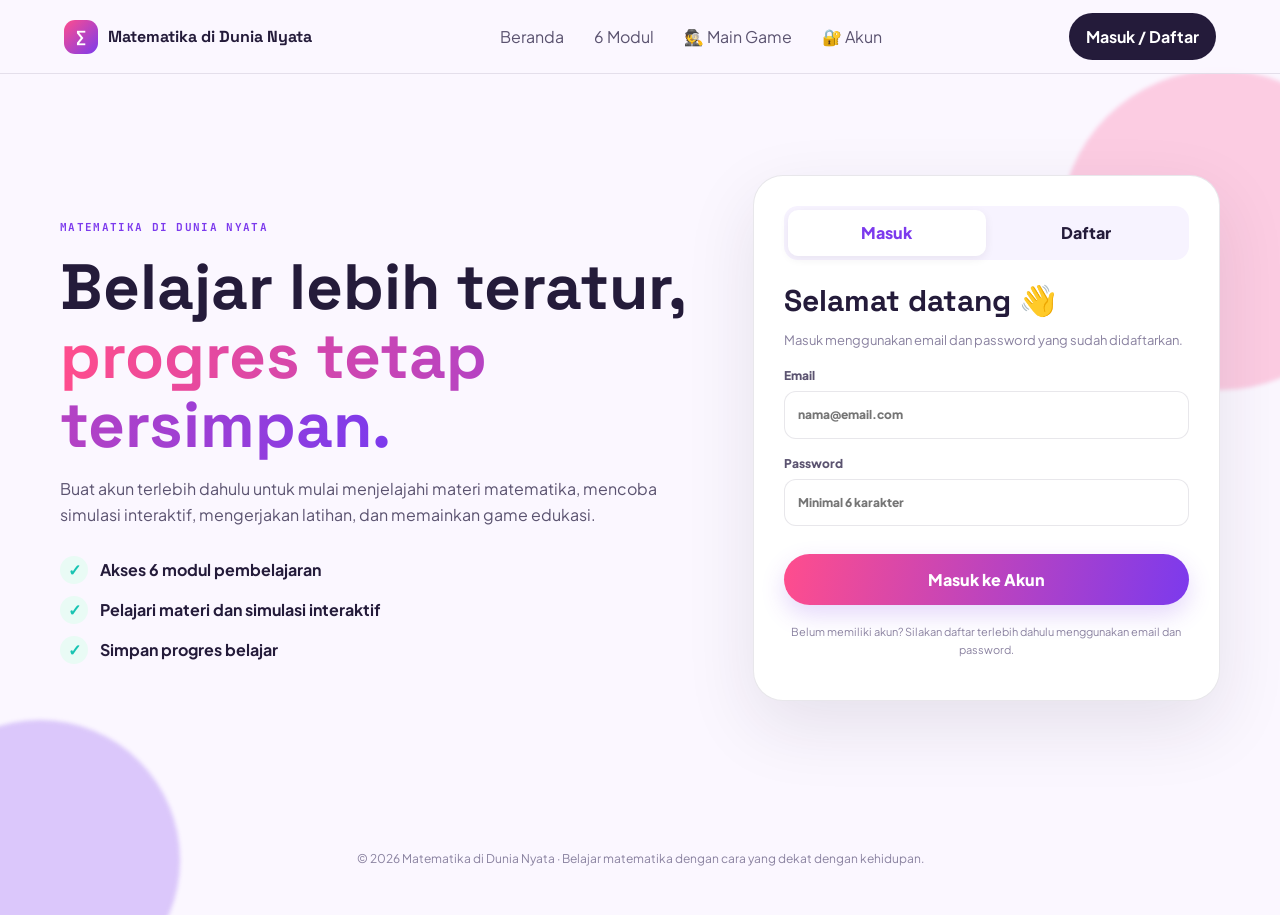
==== index.html @ bd2f24ce "Update modul Persamaan menjadi SPLDV" ====
<!DOCTYPE html>
<html lang="id">
<head>
  <meta charset="UTF-8">
  <meta name="viewport" content="width=device-width, initial-scale=1.0">
  <title>Matematika di Dunia Nyata</title>
  <meta name="description" content="Website edukasi matematika interaktif untuk siswa SMA/SMK.">
  <link rel="preconnect" href="https://fonts.googleapis.com">
  <link rel="preconnect" href="https://fonts.gstatic.com" crossorigin>
  <link href="https://fonts.googleapis.com/css2?family=JetBrains+Mono:wght@500;700&family=Plus+Jakarta+Sans:wght@400;500;600;700;800&family=Space+Grotesk:wght@500;600;700&display=swap" rel="stylesheet">
  <link rel="stylesheet" href="css/style.css">
  <link rel="stylesheet" href="css/probability.css">
  <link rel="stylesheet" href="css/probability-game.css">
  <link rel="stylesheet" href="css/geometry-game.css">
  <link rel="stylesheet" href="css/spldv.css">
</head>
<body>
  <div class="blob blob-a"></div><div class="blob blob-b"></div>
  <header class="topbar">
    <a class="brand" href="#" data-panel="home"><span class="brand-mark">∑</span><span>Matematika di Dunia Nyata</span></a>
    <nav class="topnav">
      <button data-panel="home">Beranda</button>
      <button data-panel="modules">6 Modul</button>
      <button onclick="location.href='game.html'">🕵️ Main Game</button>
      <button data-panel="loginPage">🔐 Akun</button>
    </nav>
    <div id="authArea">
      <button class="pill-btn" id="openLogin" type="button">Masuk / Daftar</button>
    </div>
  </header>

  <main>
    <section id="home" class="panel active">
      <div class="hero">
        <div class="hero-copy">
          <span class="eyebrow">BELAJAR • COBA • MAIN • PROGRES</span>
          <h1>Matematika ternyata<br><span>ada di mana-mana.</span></h1>
          <p>Pelajari konsep matematika lewat situasi yang dekat dengan kehidupan sehari-hari. Interaktif, santai, dan cocok untuk siswa SMA/SMK.</p>
          <div class="hero-actions">
            <button class="gradient-btn" data-panel="modules">Mulai Belajar →</button>
            <button class="soft-btn" onclick="location.href='game.html'">🕵️ Main Kuis</button>
          </div>
          <div class="hero-mini">
            <div><strong>6</strong><span>modul nyata</span></div>
            <div><strong>36+</strong><span>latihan soal</span></div>
            <div><strong>3</strong><span>kasus detektif</span></div>
          </div>
        </div>
        <div class="hero-art">
          <div class="math-card card-1">20% OFF</div>
          <div class="math-card card-2">a² + b² = c²</div>
          <div class="math-card card-3">P(A) = ½</div>
          <div class="hero-orb">π</div>
          <div class="doodle">+</div><div class="doodle d2">×</div><div class="doodle d3">%</div>
        </div>
      </div>

      <div class="section-heading">
        <div><span class="eyebrow">DASHBOARD</span><h2>Perjalanan belajarmu</h2></div>
        <span id="rankBadge" class="rank-badge">🌱 Pemula</span>
      </div>
      <div id="progressGrid" class="progress-grid"></div>
    </section>

    <section id="loginPage" class="panel active">
  <div class="login-page">

    <div class="login-visual">
      <span class="eyebrow">MATEMATIKA DI DUNIA NYATA</span>

      <h1>Belajar lebih teratur,<br>
        <span>progres tetap tersimpan.</span>
      </h1>

      <p>
        Buat akun terlebih dahulu untuk mulai menjelajahi
        materi matematika, mencoba simulasi interaktif,
        mengerjakan latihan, dan memainkan game edukasi.
      </p>

      <div class="login-benefits">
        <div>
          <b>✓</b>
          <span>Akses 6 modul pembelajaran</span>
        </div>

        <div>
          <b>✓</b>
          <span>Pelajari materi dan simulasi interaktif</span>
        </div>

        <div>
          <b>✓</b>
          <span>Simpan progres belajar</span>
        </div>
      </div>
    </div>

    <div class="login-form-card">

      <div class="login-tabs">
        <button id="pageLoginTab" class="active" type="button">
          Masuk
        </button>

        <button id="pageRegisterTab" type="button">
          Daftar
        </button>
      </div>

      <h2 id="pageAuthTitle">Selamat datang 👋</h2>

      <p id="pageAuthSubtitle">
        Masuk ke akun untuk melanjutkan pembelajaran.
      </p>

      <form id="pageAuthForm">

        <label>
          Email
          <input
            id="pageAuthEmail"
            type="email"
            required
            placeholder="nama@email.com"
            autocomplete="email"
          >
        </label>

        <label>
          Password
          <input
            id="pageAuthPassword"
            type="password"
            minlength="6"
            required
            placeholder="Minimal 6 karakter"
            autocomplete="current-password"
          >
        </label>

        <div id="pageAuthError" class="form-error"></div>

        <button
          class="gradient-btn wide"
          type="submit"
          id="pageAuthSubmit"
        >
          Masuk ke Akun
        </button>

      </form>

      <p class="login-note">
        Belum memiliki akun? Silakan daftar terlebih dahulu
        menggunakan email dan password.
      </p>

    </div>
  </div>
</section>

    <section id="modules" class="panel">
      <div class="section-heading">
        <div><span class="eyebrow">BELAJAR LEWAT CERITA</span><h2>Pilih modul matematika</h2><p>Setiap modul punya materi, simulasi, dan latihan.</p></div>
      </div>
      <div id="moduleCards" class="module-cards"></div>
    </section>

    <section id="moduleView" class="panel">
      <div id="moduleHeader"></div>
      <div class="tabs">
        <button class="tab active" data-tab="materi">📖 Materi</button>
        <button class="tab" data-tab="coba">🧪 Coba Interaktif</button>
        <button class="tab" data-tab="latihan">📝 Latihan Soal</button>
      </div>
      <div id="tab-materi" class="tab-panel active"></div>
      <div id="tab-coba" class="tab-panel"></div>
      <div id="tab-latihan" class="tab-panel"></div>
    </section>

  </main>



  <footer><p>© 2026 Matematika di Dunia Nyata · Belajar matematika dengan cara yang dekat dengan kehidupan.</p></footer>

  <script src="js/auth.js"></script>
  <script src="js/progress.js"></script>
  <script src="js/main.js"></script>
  <script src="js/quiz.js"></script>
  <script src="js/percentage.js"></script>
  <script src="js/equation.js"></script>
  <script src="js/geometry.js"></script>
  <script src="js/statistics.js"></script>
  <script src="js/trigonometry.js"></script>
  <script src="js/probability.js"></script>
  <script src="js/probability-game.js"></script>
  <script src="js/geometry-game.js"></script>
  <script src="js/spldv.js"></script>
</body>
</html>
---- css/style.css ----
:root{
--bg:#FBF7FF;--bg-2:#F3EEFF;--surface:#FFFFFF;--surface-2:#F7F3FF;
--ink:#241B3A;--ink-soft:#5B5370;--muted:#8A82A0;--line:rgba(36,27,58,.10);
--violet:#7C3AED;--pink:#FF4D8D;--orange:#FF9F1C;--teal:#17C3B2;
--font-display:'Space Grotesk',sans-serif;--font-body:'Plus Jakarta Sans',sans-serif;--font-mono:'JetBrains Mono',monospace;
--radius-lg:28px;--radius-md:20px;--radius-sm:12px}
*{box-sizing:border-box}html{scroll-behavior:smooth}body{margin:0;background:var(--bg);color:var(--ink);font-family:var(--font-body);line-height:1.6}
button,input,select{font:inherit}button{cursor:pointer;border:0;color:inherit}.blob{position:fixed;border-radius:50%;filter:blur(2px);opacity:.25;z-index:-1}.blob-a{width:320px;height:320px;background:#FF4D8D;top:70px;right:-100px}.blob-b{width:280px;height:280px;background:#7C3AED;bottom:-100px;left:-100px}
.topbar{height:74px;padding:0 5%;display:flex;align-items:center;justify-content:space-between;border-bottom:1px solid var(--line);background:rgba(251,247,255,.86);backdrop-filter:blur(16px);position:sticky;top:0;z-index:20}
.brand{display:flex;align-items:center;gap:10px;text-decoration:none;color:var(--ink);font-family:var(--font-display);font-weight:700}.brand-mark{display:grid;place-items:center;width:34px;height:34px;border-radius:11px;color:white;background:linear-gradient(135deg,var(--pink),var(--violet))}
.topnav{display:flex;gap:4px}.topnav button{background:transparent;padding:9px 13px;border-radius:12px;color:var(--ink-soft)}.topnav button:hover{background:var(--surface-2);color:var(--violet)}
.pill-btn,.soft-btn,.mute-btn{border-radius:999px;padding:10px 16px;background:var(--surface);border:1px solid var(--line);font-weight:700}.pill-btn{background:var(--ink);color:#fff}
main{width:min(1160px,92%);margin:auto}.panel{display:none;padding:54px 0}.panel.active{display:block}.hero{min-height:550px;display:grid;grid-template-columns:1.05fr .95fr;align-items:center;gap:40px}.eyebrow{font-family:var(--font-mono);font-size:11px;letter-spacing:.12em;font-weight:700;color:var(--violet)}h1,h2,h3{font-family:var(--font-display);line-height:1.08;margin:10px 0}h1{font-size:clamp(42px,6vw,72px)}h1 span{background:linear-gradient(90deg,var(--pink),var(--violet));color:transparent;background-clip:text}h2{font-size:38px}h3{font-size:24px}.hero-copy p{max-width:620px;color:var(--ink-soft);font-size:17px}.hero-actions{display:flex;gap:12px;margin:25px 0}.gradient-btn{background:linear-gradient(100deg,var(--pink),var(--violet));color:white;border-radius:999px;padding:13px 21px;font-weight:800;box-shadow:0 10px 25px rgba(124,58,237,.2)}.gradient-btn:hover{transform:translateY(-1px)}.wide{width:100%}.hero-mini{display:flex;gap:28px;margin-top:30px}.hero-mini div{display:flex;flex-direction:column}.hero-mini strong{font:700 24px var(--font-display)}.hero-mini span{font-size:12px;color:var(--muted)}
.hero-art{height:430px;position:relative;display:grid;place-items:center}.hero-orb{width:250px;height:250px;border-radius:45% 55% 60% 40%;display:grid;place-items:center;font:700 110px var(--font-display);color:white;background:linear-gradient(135deg,var(--violet),var(--pink));box-shadow:0 30px 80px rgba(124,58,237,.3);transform:rotate(-8deg)}.math-card{position:absolute;background:#fff;padding:16px 19px;border-radius:18px;box-shadow:0 15px 35px rgba(36,27,58,.12);font:700 17px var(--font-mono)}.card-1{top:40px;right:30px;color:var(--orange);transform:rotate(7deg)}.card-2{bottom:55px;left:10px;color:var(--violet);transform:rotate(-8deg)}.card-3{bottom:30px;right:35px;color:#E33E57;transform:rotate(5deg)}.doodle{position:absolute;top:75px;left:45px;font-size:44px;color:var(--teal)}.d2{top:auto;left:auto;right:0;bottom:130px;color:var(--pink)}.d3{top:170px;left:auto;right:20px;color:var(--orange)}
.section-heading{display:flex;align-items:flex-end;justify-content:space-between;gap:20px;margin:20px 0 25px}.section-heading p{color:var(--muted);margin:5px 0}.compact{margin:0 0 15px}.rank-badge{padding:10px 16px;background:var(--surface);border:1px solid var(--line);border-radius:999px;font-weight:800}
.progress-grid,.module-cards{display:grid;grid-template-columns:repeat(3,1fr);gap:16px}.progress-card,.module-card,.game-box,.leaderboard-box{background:var(--surface);border:1px solid var(--line);border-radius:var(--radius-lg);padding:22px;box-shadow:0 10px 35px rgba(36,27,58,.045)}.progress-card .title{font-weight:800}.progress-meta{display:flex;justify-content:space-between;color:var(--muted);font-size:12px;margin:12px 0 6px}.bar{height:9px;background:var(--surface-2);border-radius:99px;overflow:hidden}.bar span{display:block;height:100%;border-radius:99px;background:linear-gradient(90deg,var(--pink),var(--violet))}
.module-card{position:relative;overflow:hidden;min-height:190px}.module-card:after{content:'';position:absolute;width:90px;height:90px;border-radius:50%;right:-25px;top:-25px;background:var(--accent);opacity:.15}.module-num{font:700 12px var(--font-mono);color:var(--accent)}.module-card h3{margin:8px 0}.module-card p{font-size:13px;color:var(--ink-soft)}.module-card button{margin-top:10px;background:var(--surface-2);padding:9px 13px;border-radius:10px;font-weight:800;color:var(--accent)}
.module-head{border-radius:var(--radius-lg);padding:28px;background:var(--surface);border:1px solid var(--line);border-left:7px solid var(--accent);display:flex;justify-content:space-between;align-items:center}.back-btn{background:var(--surface-2);padding:9px 13px;border-radius:12px}.tabs{display:flex;gap:8px;margin:18px 0}.tab{padding:11px 16px;border-radius:999px;background:var(--surface);border:1px solid var(--line);font-weight:800}.tab.active{background:var(--ink);color:#fff}.tab-panel{display:none}.tab-panel.active{display:block}.content-card{background:#fff;border:1px solid var(--line);border-radius:var(--radius-lg);padding:26px;margin-bottom:16px}.formula{font-family:var(--font-mono);font-size:20px;background:var(--surface-2);border-left:5px solid var(--accent);padding:18px;border-radius:var(--radius-sm);margin:18px 0}.example{background:#fffaf2;border-radius:18px;padding:18px;border:1px solid #ffe5bd}.tip{background:#effdfa;border:1px solid rgba(23,195,178,.25);padding:17px;border-radius:16px}.sim-grid{display:grid;grid-template-columns:1fr 1fr;gap:18px}.control{margin:18px 0}.control label{display:flex;justify-content:space-between;font-weight:700}.control input[type=range]{width:100%;accent-color:var(--accent)}.result-big{font:700 42px var(--font-display);color:var(--accent)}.sim-visual{min-height:260px;display:grid;place-items:center;background:var(--surface-2);border-radius:20px;padding:20px}.house{width:180px;height:120px;border:6px solid #7C3AED;position:relative;background:#fff}.house:before{content:'';position:absolute;width:125px;height:125px;border-left:6px solid #7C3AED;border-top:6px solid #7C3AED;transform:rotate(45deg);top:-70px;left:22px}.road{width:90%;height:80px;background:#d9d3e6;position:relative}.road:after{content:'';position:absolute;left:0;right:0;top:37px;border-top:5px dashed white}.building{width:100px;background:#f2c94c;border:5px solid #241B3A;position:relative}.building span{display:block;width:18px;height:22px;background:#fff;margin:8px auto}.pie{width:180px;height:180px;border-radius:50%;background:conic-gradient(#E33E57 0 25%,#fff 25% 100%);border:8px solid #fff;box-shadow:0 0 0 1px var(--line)}
.quiz-q{font-size:20px;font-weight:800;margin-bottom:18px}.option-grid{display:grid;grid-template-columns:1fr 1fr;gap:10px}.option{padding:14px;text-align:left;border:1px solid var(--line);border-radius:14px;background:#fff;font-weight:700}.option:hover{border-color:var(--violet);background:var(--surface-2)}.option.correct{background:#e9fbf5;border-color:var(--teal)}.option.wrong{background:#fff0f2;border-color:#E33E57}.explanation{margin-top:15px;padding:15px;background:var(--surface-2);border-radius:14px}.quiz-score{font:700 28px var(--font-display);color:var(--violet)}
.game-heading{align-items:center}.game-box{max-width:900px;margin:0 auto 18px}.game-icon{text-align:center;font-size:54px}.setup-grid{display:grid;grid-template-columns:repeat(3,1fr);gap:12px;margin:22px 0}.game-box label,.modal-card label{font-size:12px;font-weight:800;color:var(--ink-soft);display:block}.game-box input,.game-box select,.modal-card input{display:block;width:100%;padding:12px;margin-top:5px;border:1px solid var(--line);border-radius:12px;background:#fff;outline:none}.game-box input:focus,.game-box select:focus,.modal-card input:focus{border-color:var(--violet)}.timer-track{height:10px;background:var(--surface-2);border-radius:99px;overflow:hidden}.timer-fill{height:100%;background:linear-gradient(90deg,var(--teal),var(--orange),var(--pink));width:100%;transition:width .1s linear}.game-top{display:flex;justify-content:space-between;margin-bottom:10px;font-weight:800}.game-question{font:700 25px var(--font-display);margin:25px 0}.game-options{display:grid;grid-template-columns:1fr 1fr;gap:12px}.game-option{padding:16px;border:1px solid var(--line);border-radius:16px;background:#fff;text-align:left;font-weight:800}.game-option:hover{transform:translateY(-1px);border-color:var(--violet)}.feedback{font-weight:800;margin-top:15px;min-height:25px}.result-score{text-align:center;font:700 70px var(--font-display);background:linear-gradient(90deg,var(--pink),var(--violet));color:transparent;background-clip:text}.leaderboard-row{display:grid;grid-template-columns:45px 1fr 100px 100px;gap:10px;padding:12px;border-bottom:1px solid var(--line);align-items:center}.leaderboard-row:last-child{border:0}.rank{font:700 18px var(--font-display)}
.mute-btn{white-space:nowrap}.hidden{display:none!important}.modal{position:fixed;inset:0;background:rgba(36,27,58,.45);display:grid;place-items:center;padding:20px;z-index:50}.modal-card{position:relative;width:min(440px,100%);background:#fff;border-radius:28px;padding:30px;box-shadow:0 30px 90px rgba(36,27,58,.25)}.modal-close{position:absolute;right:18px;top:15px;background:var(--surface-2);width:35px;height:35px;border-radius:50%;font-size:24px}.auth-switch{text-align:center;margin:15px 0;color:var(--muted);font-size:13px}.auth-switch button{background:none;color:var(--violet);font-weight:800}.google-btn,.guest-btn{width:100%;padding:12px;border-radius:999px;margin-top:8px;font-weight:800}.google-btn{background:#fff;border:1px solid var(--line)}.guest-btn{background:var(--surface-2)}.form-error{color:#d63b56;min-height:20px;font-size:12px;margin-top:8px;font-weight:700}
.user-menu{display:flex;align-items:center;gap:8px}.avatar{width:36px;height:36px;border-radius:50%;display:grid;place-items:center;background:linear-gradient(135deg,var(--pink),var(--violet));color:#fff;font-weight:800}.logout-btn{background:transparent;color:var(--ink-soft);font-size:12px;font-weight:800}
footer{text-align:center;padding:35px 5%;color:var(--muted);font-size:12px}
@media(max-width:800px){.topnav{display:none}.hero{grid-template-columns:1fr;min-height:auto;padding:35px 0}.hero-art{height:300px}.hero-orb{width:190px;height:190px;font-size:80px}.progress-grid,.module-cards,.sim-grid{grid-template-columns:1fr 1fr}.setup-grid{grid-template-columns:1fr}.module-head{display:block}.option-grid,.game-options{grid-template-columns:1fr}}@media(max-width:520px){.progress-grid,.module-cards,.sim-grid{grid-template-columns:1fr}.hero-mini{gap:15px}.section-heading{align-items:flex-start;flex-direction:column}.panel{padding:35px 0}h2{font-size:31px}.leaderboard-row{grid-template-columns:35px 1fr 70px 65px;font-size:12px}}

.login-page{min-height:620px;display:grid;grid-template-columns:1.15fr .85fr;align-items:center;gap:60px}
.login-visual{padding:20px 0}.login-visual h1{font-size:clamp(40px,5vw,64px);margin-top:15px}.login-visual h1 span{background:linear-gradient(90deg,var(--pink),var(--violet));color:transparent;background-clip:text}.login-visual>p{max-width:620px;color:var(--ink-soft);font-size:16px}
.login-benefits{display:grid;gap:12px;margin-top:28px}.login-benefits div{display:flex;align-items:center;gap:12px;font-weight:700}.login-benefits b{display:grid;place-items:center;width:28px;height:28px;border-radius:50%;background:#e9fbf5;color:var(--teal)}
.login-form-card{background:#fff;border:1px solid var(--line);border-radius:30px;padding:30px;box-shadow:0 25px 70px rgba(36,27,58,.10)}.login-tabs{display:grid;grid-template-columns:1fr 1fr;background:var(--surface-2);padding:4px;border-radius:14px;margin-bottom:25px}.login-tabs button{padding:10px;border-radius:10px;background:transparent;font-weight:800}.login-tabs button.active{background:#fff;box-shadow:0 3px 10px rgba(36,27,58,.07);color:var(--violet)}.login-form-card h2{font-size:30px}.login-form-card>p{color:var(--muted);font-size:13px}.login-form-card label{display:block;font-size:12px;font-weight:800;color:var(--ink-soft);margin-top:15px}.login-form-card input{display:block;width:100%;padding:13px;margin-top:6px;border:1px solid var(--line);border-radius:12px;outline:none}.login-form-card input:focus{border-color:var(--violet)}.login-divider{display:flex;align-items:center;gap:10px;margin:16px 0;color:var(--muted);font-size:12px}.login-divider:before,.login-divider:after{content:'';height:1px;background:var(--line);flex:1}.login-note{font-size:11px!important;text-align:center;color:var(--muted)!important;margin-top:18px}
.lesson-sections{display:grid;gap:16px}.concept-grid{display:grid;grid-template-columns:1fr 1fr;gap:16px}.concept-box{background:var(--surface-2);padding:20px;border-radius:18px}.concept-box h4{font-family:var(--font-display);margin:0 0 7px;font-size:18px}.step-list{counter-reset:step;display:grid;gap:12px;padding:0;list-style:none}.step-list li{counter-increment:step;background:#fff;border:1px solid var(--line);border-radius:15px;padding:15px 15px 15px 52px;position:relative}.step-list li:before{content:counter(step);position:absolute;left:15px;top:13px;width:25px;height:25px;border-radius:50%;display:grid;place-items:center;background:var(--ink);color:#fff;font:700 12px var(--font-mono)}.formula-stack{display:grid;gap:10px}.formula-stack .formula{margin:0}.mini-table{width:100%;border-collapse:collapse;font-size:13px}.mini-table th,.mini-table td{padding:10px;border-bottom:1px solid var(--line);text-align:left}.check-list{padding-left:20px}.check-list li{margin:8px 0}.real-life{border-left:5px solid var(--accent);background:linear-gradient(100deg,#fff,var(--surface-2));padding:20px;border-radius:16px}
@media(max-width:800px){.login-page{grid-template-columns:1fr;gap:20px}.login-visual{padding-bottom:0}.concept-grid{grid-template-columns:1fr}}


/* ===== Trigonometry interactive ===== */
.trig-hero-card{background:linear-gradient(135deg,rgba(242,201,76,.12),rgba(255,255,255,.96));}
.trig-chip-row{display:flex;flex-wrap:wrap;gap:8px;margin-top:16px}.trig-chip-row span{padding:8px 12px;border:1px solid rgba(0,0,0,.08);border-radius:999px;background:#fff;font-size:13px}
.trig-sim-grid{display:grid;grid-template-columns:minmax(0,1fr) minmax(280px,1fr);gap:24px;align-items:center}.trig-result{margin-top:16px;padding:14px 16px;border-radius:14px;background:rgba(242,201,76,.14);line-height:1.7}.trig-formula-note{margin-top:14px;padding:12px 14px;border-radius:12px;background:#f7f7f7;line-height:1.65}
.trig-visual{min-height:270px;border-radius:18px;background:linear-gradient(180deg,#eef5ff,#fff);position:relative;overflow:hidden;border:1px solid rgba(0,0,0,.06)}.building-scene{display:flex;align-items:flex-end;padding:0 22px}.trig-ground{position:absolute;left:0;right:0;bottom:34px;height:5px;background:#777}.trig-building{position:absolute;right:42px;bottom:39px;width:86px;background:linear-gradient(90deg,#777,#aaa);border-radius:5px 5px 0 0;display:flex;justify-content:space-evenly;align-items:flex-start;padding-top:12px}.trig-building span{width:12px;height:18px;background:#f2c94c;box-shadow:0 30px #f2c94c,0 60px #f2c94c}.trig-building b{position:absolute;top:-30px;font-size:25px}.trig-person{position:absolute;left:42px;bottom:36px;font-size:38px}.trig-sightline{position:absolute;left:77px;bottom:74px;width:190px;border-top:2px dashed #777;transform-origin:left center}
.ladder-scene{background:linear-gradient(90deg,#fff 0 75%,#e8e8e8 75%)}.trig-wall{position:absolute;right:0;top:0;bottom:0;width:25%;background:repeating-linear-gradient(0deg,#ddd 0 18px,#eee 19px 20px)}.trig-floor{position:absolute;left:0;right:0;bottom:28px;height:5px;background:#777}.trig-ladder{position:absolute;left:25%;bottom:31px;width:8px;height:210px;background:#9a6b3f;transform-origin:bottom center;border-radius:8px}.trig-ladder:before,.trig-ladder:after{content:"";position:absolute;left:-22px;width:52px;height:4px;background:#9a6b3f;box-shadow:0 32px #9a6b3f,0 64px #9a6b3f,0 96px #9a6b3f,0 128px #9a6b3f,0 160px #9a6b3f}.trig-ladder:before{top:16px}.trig-ladder:after{top:8px;opacity:.25}.trig-angle-label{position:absolute;left:22%;bottom:43px;font-weight:700}
.road-scene{background:linear-gradient(180deg,#eef7ff 0 65%,#fff 65%)}.trig-road-slope{position:absolute;left:15%;bottom:48px;width:70%;height:8px;background:#555;transform-origin:left center;border-radius:10px}.road-rise-label{position:absolute;left:8%;top:30%;font-weight:700}.road-run-label{position:absolute;left:44%;bottom:18px;font-weight:700}
.trig-values{display:grid;grid-template-columns:repeat(3,1fr);gap:12px;margin-top:16px}.trig-values>div,.trig-stat-row>div{padding:14px;border:1px solid rgba(0,0,0,.08);border-radius:14px;background:#fff;text-align:center}.trig-values span,.trig-stat-row small{display:block;font-size:12px;opacity:.7}.trig-values b,.trig-stat-row b{display:block;font-size:21px;margin-top:4px}.trig-triangle-wrap{display:flex;align-items:center;gap:24px;margin-top:20px}.trig-right-triangle{width:190px;height:120px;border-left:4px solid #777;border-bottom:4px solid #777;border-top:4px solid transparent;transform-origin:left bottom;position:relative;transition:.25s}.trig-right-triangle:after{content:"";position:absolute;left:0;bottom:0;width:210px;border-top:4px solid #f2c94c;transform:rotate(-32deg);transform-origin:left center}.trig-theta{position:absolute;left:12px;bottom:10px;font-weight:700}
.trig-stat-row{display:grid;grid-template-columns:1fr 1fr;gap:12px;margin-top:16px}.trig-graph-controls{display:flex;gap:8px;flex-wrap:wrap;margin:14px 0}.trig-choice,.trig-special-buttons button{border:1px solid rgba(0,0,0,.12);background:#fff;border-radius:10px;padding:9px 14px;cursor:pointer}.trig-choice.active,.trig-special-buttons button:hover{background:#f2c94c}.trig-canvas-wrap{width:100%;overflow:auto;border:1px solid rgba(0,0,0,.08);border-radius:14px;background:#fff}.trig-canvas-wrap canvas{display:block;width:100%;min-width:650px;height:auto}.trig-graph-info{margin-top:12px;padding:12px 14px;background:#f7f7f7;border-radius:12px}
.trig-quiz-box{padding:18px;border-radius:16px;background:#fafafa;border:1px solid rgba(0,0,0,.07)}.trig-question{font-size:20px;font-weight:700;margin-bottom:14px}.trig-options{display:flex;gap:10px;flex-wrap:wrap}.trig-options button{padding:10px 18px;border:1px solid rgba(0,0,0,.12);border-radius:10px;background:#fff;cursor:pointer}.trig-options button:hover{transform:translateY(-1px)}.trig-feedback{margin-top:14px;min-height:22px;line-height:1.6}.trig-special-buttons{display:flex;gap:10px;flex-wrap:wrap}.trig-special-result{margin-top:14px;padding:15px;border-radius:14px;background:#fff8dc;border:1px solid rgba(242,201,76,.45)}.trig-equation-row{display:flex;gap:12px;align-items:end;flex-wrap:wrap}.trig-equation-row label{display:flex;flex-direction:column;gap:6px;font-weight:700}.trig-equation-row input,.trig-mission-input input{padding:11px 12px;border:1px solid #ccc;border-radius:10px;font:inherit}.trig-mission-card{background:linear-gradient(135deg,rgba(242,201,76,.12),rgba(255,255,255,.98))}.trig-mission{padding:18px;border-radius:16px;background:#fff;border:1px solid rgba(0,0,0,.08);font-size:16px;line-height:1.7}.trig-mission-input{display:flex;gap:8px;align-items:center;margin-top:16px}.trig-mission-input input{width:180px}.trig-mission-progress{margin-top:12px;font-size:13px;opacity:.7}.trig-mission-actions{display:flex;gap:10px;flex-wrap:wrap;margin-top:14px}.trig-mission-actions button:disabled{opacity:.5;cursor:not-allowed}.mission-finished{padding:20px;text-align:center;font-size:18px}.trig-topic-map{display:flex;flex-wrap:wrap;gap:8px}.trig-topic-map span{padding:8px 11px;border-radius:999px;background:#f5f5f5;font-size:13px}.muted{opacity:.7}
@media(max-width:720px){.trig-sim-grid{grid-template-columns:1fr}.trig-values{grid-template-columns:1fr}.trig-triangle-wrap{flex-direction:column;align-items:flex-start}.trig-visual{min-height:230px}.trig-stat-row{grid-template-columns:1fr}}

/* ===== Geometri Ruang interactive ===== */
.geo-hero-card{background:linear-gradient(135deg,rgba(124,58,237,.12),rgba(255,255,255,.96));}
.geo-chip-row{display:flex;flex-wrap:wrap;gap:8px;margin-top:16px}.geo-chip-row span{padding:8px 12px;border:1px solid rgba(0,0,0,.08);border-radius:999px;background:#fff;font-size:13px}
.geo-sim-grid{display:grid;grid-template-columns:minmax(0,1fr) minmax(260px,1fr);gap:24px;align-items:center}
.geo-stat-row{display:grid;grid-template-columns:1fr 1fr;gap:12px;margin-top:16px}.geo-stat-row>div{padding:14px;border:1px solid rgba(0,0,0,.08);border-radius:14px;background:#fff;text-align:center}.geo-stat-row small{display:block;font-size:12px;opacity:.65}.geo-stat-row b{display:block;font-size:19px;margin-top:4px;color:var(--violet)}
.geo-note{margin-top:14px;padding:10px 14px;border-radius:12px;background:rgba(124,58,237,.08);font-size:13px}
.geo-visual{min-height:230px;border-radius:18px;background:linear-gradient(180deg,#f6f1ff,#fff);display:flex;align-items:center;justify-content:center;border:1px solid rgba(0,0,0,.06);overflow:hidden;padding:20px}

/* Kubus / balok 3D */
.geo-box-stage{perspective:900px}
.geo-cube{position:relative;transform-style:preserve-3d;animation:geoSpin 9s linear infinite}
.geo-face{position:absolute;top:0;left:0;background:linear-gradient(135deg,var(--violet),var(--pink));opacity:.85;border:1px solid rgba(255,255,255,.5);box-shadow:inset 0 0 25px rgba(255,255,255,.15)}
.geo-face.geo-top,.geo-face.geo-bottom{opacity:.65}
.geo-face.geo-right,.geo-face.geo-left{opacity:.75}
@keyframes geoSpin{from{transform:rotateX(-18deg) rotateY(0deg)}to{transform:rotateX(-18deg) rotateY(360deg)}}

/* Tabung */
.geo-cylinder{position:relative;display:flex;flex-direction:column;align-items:center}
.geo-cyl-body{width:100%;flex:1;background:linear-gradient(90deg,#5b21b6,var(--violet) 40%,#c4b5fd 55%,var(--violet) 75%);box-shadow:inset 0 0 20px rgba(0,0,0,.15)}
.geo-cyl-top{width:100%;border-radius:50%;background:linear-gradient(180deg,#e9d8fd,#c4b5fd);margin-bottom:-8px;z-index:2;box-shadow:0 2px 6px rgba(0,0,0,.1)}
.geo-cyl-bottom{width:100%;border-radius:50%;background:linear-gradient(180deg,#5b21b6,#4c1d95);margin-top:-8px}

/* Kerucut */
.geo-cone-wrap{display:flex;flex-direction:column;align-items:center}
.geo-cone{width:0;height:0;border-left:45px solid transparent;border-right:45px solid transparent;border-bottom:108px solid var(--violet);filter:drop-shadow(0 6px 10px rgba(124,58,237,.35))}
.geo-cone-base{height:14px;border-radius:50%;background:linear-gradient(180deg,#c4b5fd,#8b5cf6);margin-top:-4px}

/* Bola */
.geo-sphere{border-radius:50%;background:radial-gradient(circle at 32% 28%,#f3e8ff 0%,#c4b5fd 28%,var(--violet) 65%,#4c1d95 100%);box-shadow:0 20px 40px rgba(124,58,237,.35)}

/* Galeri kartu besar (Penerapan dunia nyata & Galeri bangun ruang) */
.geo-app-grid{display:grid;grid-template-columns:repeat(auto-fit,minmax(160px,1fr));gap:16px;margin-top:18px}
.geo-app-card{background:#fff;border:1px solid rgba(0,0,0,.08);border-radius:20px;padding:20px 18px;text-align:center;transition:transform .25s ease, box-shadow .25s ease}
.geo-app-card:hover{transform:translateY(-5px);box-shadow:0 16px 30px rgba(124,58,237,.16)}
.geo-app-icon{width:68px;height:68px;border-radius:50%;display:flex;align-items:center;justify-content:center;font-size:32px;margin:0 auto 14px;box-shadow:0 8px 18px rgba(0,0,0,.12)}
.geo-app-card h4{margin:0 0 8px;font-size:15px;font-family:var(--font-display)}
.geo-app-card p{font-size:12.5px;color:var(--ink-soft,#6b6478);margin:4px 0 0;line-height:1.5}
.geo-reveal.geo-in .geo-app-card{animation:geoCardIn .5s ease both}
.geo-reveal.geo-in .geo-app-card:nth-child(1){animation-delay:.04s}
.geo-reveal.geo-in .geo-app-card:nth-child(2){animation-delay:.11s}
.geo-reveal.geo-in .geo-app-card:nth-child(3){animation-delay:.18s}
.geo-reveal.geo-in .geo-app-card:nth-child(4){animation-delay:.25s}
.geo-reveal.geo-in .geo-app-card:nth-child(5){animation-delay:.32s}
.geo-reveal.geo-in .geo-app-card:nth-child(6){animation-delay:.39s}
.geo-reveal.geo-in .geo-app-card:nth-child(7){animation-delay:.46s}
@keyframes geoCardIn{from{opacity:0;transform:translateY(18px)}to{opacity:1;transform:translateY(0)}}

.geo-app-grid.geo-gallery-grid{grid-template-columns:repeat(3,1fr)}
.geo-gallery-icon{width:100%;max-width:132px;height:112px;margin:0 auto 14px}
.geo-gallery-icon svg{width:100%;height:100%;filter:drop-shadow(0 10px 16px rgba(0,0,0,.2))}
@media(max-width:860px){.geo-app-grid.geo-gallery-grid{grid-template-columns:repeat(2,1fr)}}
@media(max-width:520px){.geo-app-grid.geo-gallery-grid{grid-template-columns:1fr}}

/* Ilustrasi & animasi "Gabungan bangun ruang" */
.geo-combo-grid{display:grid;grid-template-columns:170px 1fr;gap:22px;align-items:center;margin:20px 0}
.geo-combo-visual{display:flex;justify-content:center;align-items:center;background:var(--surface-2);border-radius:18px;padding:14px}
.geo-combo-visual svg{width:100%;height:auto;max-width:160px}
.geo-reveal{opacity:0;transform:translateY(22px);transition:opacity .6s ease, transform .6s ease}
.geo-reveal.geo-in{opacity:1;transform:translateY(0)}
.geo-reveal.geo-in .step-list li{animation:geoStepIn .45s ease both}
.geo-reveal.geo-in .step-list li:nth-child(1){animation-delay:.1s}
.geo-reveal.geo-in .step-list li:nth-child(2){animation-delay:.22s}
.geo-reveal.geo-in .step-list li:nth-child(3){animation-delay:.34s}
.geo-reveal .geo-draw{opacity:0}
.geo-reveal.geo-in .geo-draw{animation:geoDrawIn .55s ease both}
.geo-reveal.geo-in .geo-draw:nth-of-type(2){animation-delay:.12s}
.geo-reveal.geo-in .geo-draw:nth-of-type(3){animation-delay:.24s}
@keyframes geoStepIn{from{opacity:0;transform:translateX(-12px)}to{opacity:1;transform:translateX(0)}}
@keyframes geoDrawIn{from{opacity:0;transform:scale(.85)}to{opacity:1;transform:scale(1)}}
@keyframes geoPanelFade{from{opacity:0;transform:translateY(8px)}to{opacity:1;transform:translateY(0)}}
.geo-shape-panel.geo-fade-in{animation:geoPanelFade .35s ease}
@media(max-width:640px){.geo-combo-grid{grid-template-columns:1fr}.geo-combo-visual svg{max-width:130px}}

/* Pemilih bangun ruang (tab Materi) */
.geo-shape-picker{display:flex;flex-wrap:wrap;gap:8px;margin:14px 0}
.geo-shape-btn{padding:10px 16px;border-radius:999px;border:1px solid rgba(0,0,0,.1);background:#fff;font-weight:700;font-size:14px;transition:.15s}
.geo-shape-btn:hover{background:var(--surface-2)}
.geo-shape-btn.active{background:linear-gradient(100deg,var(--pink),var(--violet));color:#fff;border-color:transparent;box-shadow:0 8px 18px rgba(124,58,237,.25)}
.geo-shape-panel{margin-top:6px;padding:20px;border-radius:16px;background:var(--surface-2)}
.geo-shape-panel h4{font-family:var(--font-display);margin:16px 0 8px;font-size:18px}
.geo-shape-panel h4:first-child{margin-top:0}

/* Misi tangki air */
.geo-mission-card{background:linear-gradient(135deg,rgba(124,58,237,.10),rgba(255,255,255,.98))}
.geo-mission{padding:18px;border-radius:16px;background:#fff;border:1px solid rgba(0,0,0,.08);font-size:16px;line-height:1.7}
.geo-mission-input{display:flex;gap:8px;align-items:center;margin-top:16px;flex-wrap:wrap}
.geo-mission-input input{width:200px;padding:11px 12px;border:1px solid #ccc;border-radius:10px;font:inherit}
.geo-mission-feedback{margin-top:14px;min-height:22px;line-height:1.6}

@media(max-width:720px){.geo-sim-grid{grid-template-columns:1fr}.geo-visual{min-height:200px}.geo-stat-row{grid-template-columns:1fr}}
---- css/probability.css ----
/* ===== Modul Peluang: ilustrasi, transisi, simulator ===== */
.pl{--pl:#E33E57;--pl-b:#17C3B2;--pl-v:#7C3AED;--pl-o:#FF9F1C;--pl-blue:#3B82F6}
.pl svg{max-width:100%}

/* --- Tab pemilih (materi & simulator) --- */
.pl-tabs{display:flex;flex-wrap:wrap;gap:8px;margin:4px 0 18px}
.pl-tab{padding:10px 16px;border-radius:999px;border:1px solid var(--line);background:#fff;font-weight:800;font-size:14px;transition:transform .2s,background .25s,color .25s,box-shadow .25s}
.pl-tab:hover{transform:translateY(-2px);background:var(--surface-2)}
.pl-tab.on{background:linear-gradient(100deg,var(--pl),var(--pl-v));color:#fff;border-color:transparent;box-shadow:0 8px 20px rgba(227,62,87,.28)}
.pl-panel{display:none}
.pl-panel.on{display:block;animation:plSwap .45s ease both}
@keyframes plSwap{from{opacity:0;transform:translateX(18px)}to{opacity:1;transform:none}}

/* --- Reveal saat scroll --- */
.pl-rv{opacity:0;transform:translateY(22px);transition:opacity .6s ease,transform .6s ease}
.pl-rv.pl-in{opacity:1;transform:none}
.pl-pop>*{opacity:0;transform:scale(.5)}
.pl-in .pl-pop>*,.pl-pop.pl-in>*{animation:plPop .55s calc(var(--i,0)*.08s) both cubic-bezier(.3,1.6,.5,1)}
@keyframes plPop{from{opacity:0;transform:scale(.5) translateY(14px)}to{opacity:1;transform:none}}

/* --- Hero + skala peluang --- */
.pl-hero{position:relative;overflow:hidden;background:linear-gradient(135deg,rgba(227,62,87,.12),#fff 65%)}
.pl-hero>*{position:relative;z-index:1}
.pl-float{position:absolute!important;z-index:0!important;opacity:.95;animation:plFloat 5s ease-in-out infinite}
.pl-float.f1{right:7%;top:18px;width:74px}
.pl-float.f2{right:22%;bottom:22px;width:54px;animation-delay:-1.8s}
.pl-float.f3{right:3%;bottom:34px;animation-delay:-3.2s}
@keyframes plFloat{0%,100%{transform:translateY(0) rotate(-6deg)}50%{transform:translateY(-16px) rotate(8deg)}}
.pl-meter{margin:26px 0 8px;position:relative;height:16px;border-radius:99px;background:linear-gradient(90deg,#c9c3d9,var(--pl-o) 50%,var(--pl-b))}
.pl-meter i{position:absolute;top:-8px;left:0;width:32px;height:32px;margin-left:-16px;border-radius:50%;background:#fff;border:4px solid var(--pl);display:grid;place-items:center;font-size:11px;font-weight:800;box-shadow:0 6px 14px rgba(0,0,0,.2)}
.pl-in .pl-meter i{animation:plMeter 3.6s ease-in-out infinite alternate}
@keyframes plMeter{0%{left:0}100%{left:100%}}
.pl-meter-l{display:flex;justify-content:space-between;font-size:12px;color:var(--muted);font-weight:700;margin-top:18px}

/* --- Ilustrasi dasar --- */
.pl-die{width:58px;height:58px;display:block}
.pl-ball{display:inline-block;width:34px;height:34px;border-radius:50%;background:radial-gradient(circle at 30% 28%,#fff9 0 12%,transparent 13%),var(--c);box-shadow:inset -5px -6px 10px rgba(0,0,0,.22),0 4px 8px rgba(0,0,0,.14);transition:transform .35s,opacity .35s,filter .35s}
.pl-row{display:flex;flex-wrap:wrap;gap:10px;align-items:center;justify-content:center;padding:18px;border-radius:18px;background:var(--surface-2);margin:14px 0}
.pl-faces .pl-die{transition:transform .3s,opacity .3s,filter .3s;opacity:.4;filter:grayscale(1)}
.pl-faces .on .pl-die,.pl-faces .pl-die.on{opacity:1;filter:none;animation:plPulse 1.6s ease-in-out infinite}
@keyframes plPulse{50%{transform:scale(1.14) rotate(4deg)}}
.pl-cap{text-align:center;font-weight:800;margin:6px 0 0}
.pl-jar{display:flex;flex-wrap:wrap;gap:6px;justify-content:center;align-content:flex-end;min-height:150px;max-width:230px;margin:0 auto;padding:14px 14px 10px;border:5px solid #b9b0d4;border-top:0;border-radius:0 0 46px 46px;background:linear-gradient(180deg,transparent,rgba(124,58,237,.07))}

/* --- Bar komplemen --- */
.pl-split{display:flex;height:58px;border-radius:16px;overflow:hidden;margin:14px 0;font-weight:800;color:#fff}
.pl-split>div{display:flex;align-items:center;justify-content:center;gap:6px;white-space:nowrap;overflow:hidden;transition:flex-basis .7s cubic-bezier(.3,1,.4,1)}
.pl-split .a{background:var(--pl)}.pl-split .c{background:var(--pl-b)}
.pl-rv .pl-split>div{flex-basis:0}
.pl-rv.pl-in .pl-split .a{flex-basis:var(--w)}.pl-rv.pl-in .pl-split .c{flex-basis:calc(100% - var(--w))}
.pl-sun{display:inline-block;animation:plSpin 9s linear infinite}
@keyframes plSpin{to{transform:rotate(360deg)}}
.pl-cloud{display:inline-block;animation:plDrift 3s ease-in-out infinite alternate}
@keyframes plDrift{to{transform:translateX(8px)}}

/* --- Venn & pohon peluang --- */
.pl-venn{width:100%;max-width:330px;display:block;margin:6px auto}
.pl-venn circle{transform-box:fill-box;transform-origin:center;transform:scale(0);opacity:.75}
.pl-in .pl-venn circle{animation:plGrow .8s .1s both cubic-bezier(.3,1.4,.5,1)}
.pl-in .pl-venn circle+circle{animation-delay:.35s}
@keyframes plGrow{to{transform:scale(1)}}
.pl-venn text{font:700 15px var(--font-display);fill:#241B3A}
.pl-line{fill:none;stroke:#7C3AED;stroke-width:3;stroke-linecap:round;stroke-dasharray:1;stroke-dashoffset:1}
.pl-in .pl-line{animation:plDraw 1s calc(var(--i,0)*.35s) forwards}
@keyframes plDraw{to{stroke-dashoffset:0}}
.pl-tree text{font:700 13px var(--font-body);fill:#241B3A;opacity:0}
.pl-in .pl-tree text{animation:plFade .5s calc(.5s + var(--i,0)*.35s) forwards}
@keyframes plFade{to{opacity:1}}
.pl-rule{display:grid;grid-template-columns:minmax(0,300px) 1fr;gap:22px;align-items:center;margin:20px 0;padding:18px;border-radius:20px;background:var(--surface-2)}
.pl-badge{display:inline-block;padding:4px 12px;border-radius:99px;font:800 12px var(--font-body);color:#fff;background:var(--pl-v)}

/* --- Simulator --- */
.pl-sim{display:grid;grid-template-columns:1fr 1fr;gap:20px;align-items:start}
.pl-stage{background:var(--surface-2);border-radius:20px;padding:18px;min-height:200px;text-align:center}
.pl-btns{display:flex;gap:8px;flex-wrap:wrap;margin:12px 0}
.pl-btns button{padding:10px 16px;border-radius:12px;font-weight:800;background:var(--ink);color:#fff;transition:transform .2s,box-shadow .2s}
.pl-btns button:hover{transform:translateY(-2px);box-shadow:0 8px 16px rgba(36,27,58,.2)}
.pl-btns button.alt{background:#fff;color:var(--ink);border:1px solid var(--line)}
.pl-pick{display:flex;flex-wrap:wrap;gap:8px;justify-content:center}
.pl-face{background:none;padding:3px;border-radius:14px;border:2px solid transparent;transition:.2s}
.pl-face:hover{transform:translateY(-3px)}
.pl-face.on{border-color:var(--pl);background:rgba(227,62,87,.1)}
.pl-face .pl-die{width:44px;height:44px;opacity:.55;filter:grayscale(.7);transition:.25s}
.pl-face.on .pl-die{opacity:1;filter:none}
.pl-big{width:92px;height:92px;margin:10px auto;display:block}
.pl-big.roll{animation:plRoll .55s linear}
@keyframes plRoll{0%{transform:translateY(0) rotate(0)}25%{transform:translateY(-34px) rotate(140deg)}50%{transform:translateY(0) rotate(280deg)}75%{transform:translateY(-16px) rotate(420deg)}100%{transform:translateY(0) rotate(540deg)}}
.pl-bars{display:flex;gap:8px;align-items:flex-end;height:130px;margin-top:14px;padding:0 4px}
.pl-bar{flex:1;height:100%;display:flex;flex-direction:column;justify-content:flex-end;align-items:center;font-size:12px;font-weight:800}
.pl-bar i{display:block;width:100%;min-height:3px;border-radius:8px 8px 0 0;background:#c9c3d9;transition:height .5s cubic-bezier(.3,1.2,.5,1),background .3s}
.pl-bar.t i{background:var(--pl)}
.pl-readout{margin-top:14px;padding:14px;border-radius:14px;background:#fff;border:1px solid var(--line);line-height:1.8}
.pl-readout b{color:var(--pl)}
.pl-chip{padding:8px 14px;border-radius:99px;border:2px solid var(--line);background:#fff;font-weight:800;transition:.2s;display:inline-flex;gap:6px;align-items:center}
.pl-chip.on{border-color:var(--c,var(--pl));box-shadow:0 0 0 3px color-mix(in srgb,var(--c,var(--pl)) 25%,transparent)}
.pl-jar .pl-ball{animation:plDrop .6s calc(var(--i,0)*.04s) both cubic-bezier(.3,1.5,.5,1)}
@keyframes plDrop{from{transform:translateY(-120px);opacity:0}to{transform:none;opacity:1}}
.pl-jar .pl-ball.dim{opacity:.2;transform:scale(.7);filter:grayscale(.8)}
.pl-jar .pl-ball.hit{animation:plHit .7s}
@keyframes plHit{40%{transform:scale(1.6) translateY(-14px)}}
.pl-drawn{height:54px;display:grid;place-items:center;margin-top:10px}
.pl-drawn .pl-ball{width:44px;height:44px;animation:plPop .5s both cubic-bezier(.3,1.6,.5,1)}
.pl-grid{display:grid;grid-template-columns:repeat(10,1fr);gap:6px;margin:10px 0}
.pl-cell{aspect-ratio:1;display:grid;place-items:center;border-radius:10px;background:#fff;border:1px solid var(--line);font:700 14px var(--font-mono);transition:background .35s,color .35s,transform .35s}
.pl-cell.a{background:var(--pl);color:#fff;transform:translateY(-3px)}
.pl-cell.b{background:var(--pl-b);color:#fff;transform:translateY(-3px)}
.pl-cell.ab{background:linear-gradient(135deg,var(--pl) 50%,var(--pl-b) 50%);color:#fff;transform:translateY(-3px) scale(1.1)}
.pl-sel{display:flex;gap:10px;flex-wrap:wrap}
.pl-sel label{font-size:12px;font-weight:800;color:var(--ink-soft)}
.pl-sel select{display:block;margin-top:4px;padding:9px 12px;border-radius:12px;border:1px solid var(--line);background:#fff;font-weight:700}
.pl-coin{width:84px;height:84px;margin:10px auto;border-radius:50%;display:grid;place-items:center;font:800 34px var(--font-display);color:#7a4b00;background:radial-gradient(circle at 32% 28%,#fff3b0,#f2c94c 55%,#c99a12);border:4px solid #b8860b;box-shadow:inset 0 0 0 5px rgba(255,255,255,.25),0 8px 18px rgba(0,0,0,.2)}
.pl-coin.flip{animation:plFlip .75s ease-in-out}
@keyframes plFlip{0%{transform:translateY(0) rotateY(0)}50%{transform:translateY(-48px) rotateY(900deg)}100%{transform:translateY(0) rotateY(1800deg)}}
.pl-duo{display:flex;gap:24px;justify-content:center;align-items:center}
.pl-hit{animation:plConfetti .8s}
@keyframes plConfetti{30%{transform:scale(1.04);box-shadow:0 0 0 6px rgba(23,195,178,.4)}}

@media(max-width:760px){.pl-sim,.pl-rule{grid-template-columns:1fr}.pl-float.f1{width:50px}.pl-float.f2{display:none}.pl-grid{grid-template-columns:repeat(5,1fr)}}
@media(prefers-reduced-motion:reduce){.pl *,.pl *::before,.pl *::after{animation-duration:.01ms!important;animation-iteration-count:1!important;transition-duration:.01ms!important}.pl-rv,.pl-pop>*{opacity:1;transform:none}}

/* ===== Materi lanjutan ===== */
.pl-sec h3{display:flex;align-items:center;gap:10px}
.pl-sec h3 .pl-ic{font-size:30px}
.pl-chips{display:flex;flex-wrap:wrap;gap:10px;justify-content:center;margin:14px 0}
.pl-chips span{padding:10px 18px;border-radius:14px;background:#fff;border:2px solid var(--line);font:700 17px var(--font-mono);transition:background .3s,color .3s}
.pl-chips span.hl{background:var(--pl);color:#fff;border-color:var(--pl)}
.pl-g36{display:grid;grid-template-columns:repeat(6,1fr);gap:5px;max-width:330px;margin:14px auto}
.pl-g36 .pl-cell{font-size:12px;border-radius:8px}
.pl-g36 .pl-cell.hl{background:var(--pl);color:#fff;border-color:var(--pl);box-shadow:0 4px 10px rgba(227,62,87,.35)}
.pl-g36 .pl-cell.dm{opacity:.45}
.pl-deck{display:grid;grid-template-columns:repeat(13,1fr);gap:4px;margin:14px auto;max-width:560px}
.pl-deck .pl-cell{font-size:12px;border-radius:6px;aspect-ratio:3/4}
.pl-cell.r:not(.a):not(.b):not(.ab){color:#E33E57}
.pl-legend{display:flex;gap:14px;flex-wrap:wrap;justify-content:center;font-size:13px;font-weight:700}
.pl-legend i{display:inline-block;width:14px;height:14px;border-radius:4px;margin-right:6px;vertical-align:-2px}
.pl-fhb{display:flex;gap:10px;align-items:flex-end;height:150px;padding:0 6px;max-width:420px;margin:14px auto 4px}
.pl-fhb div{flex:1;display:flex;flex-direction:column;justify-content:flex-end;align-items:center;height:100%;font-size:12px;font-weight:800}
.pl-fhb i{display:block;width:100%;height:calc(var(--h)*10px);border-radius:8px 8px 0 0;background:linear-gradient(180deg,var(--pl),var(--pl-v));transform:scaleY(0);transform-origin:bottom}
.pl-in .pl-fhb i{animation:plGrowY .9s calc(var(--i,0)*.12s) forwards cubic-bezier(.3,1.4,.5,1)}
@keyframes plGrowY{to{transform:scaleY(1)}}
.pl-days{display:grid;grid-template-columns:repeat(10,1fr);gap:5px;max-width:420px;margin:14px auto}
.pl-days .pl-cell{font-size:15px;aspect-ratio:1}
.pl-days .pl-cell.hl{background:#fde7ec;border-color:var(--pl)}
.pl-flow{display:grid;grid-template-columns:repeat(3,1fr);gap:14px;margin:16px 0}
.pl-step{position:relative;padding:18px;border-radius:18px;background:var(--surface-2);border-top:5px solid var(--c);text-align:center}
.pl-step .pl-ic{display:block;font-size:38px;animation:plFloat 4s ease-in-out infinite}
.pl-step b{display:block;margin:6px 0}
.pl-step small{color:var(--ink-soft)}
.pl-apps{display:grid;grid-template-columns:repeat(auto-fit,minmax(170px,1fr));gap:14px;margin-top:14px}
.pl-app{padding:18px;border-radius:18px;background:#fff;border:1px solid var(--line);text-align:center;transition:transform .3s,box-shadow .3s}
.pl-app:hover{transform:translateY(-6px);box-shadow:0 16px 30px rgba(227,62,87,.15)}
.pl-app .pl-ic{width:64px;height:64px;border-radius:50%;display:grid;place-items:center;font-size:30px;margin:0 auto 10px;background:var(--surface-2);animation:plFloat 5s ease-in-out infinite}
.pl-app:nth-child(2) .pl-ic{animation-delay:-1s}.pl-app:nth-child(3) .pl-ic{animation-delay:-2s}.pl-app:nth-child(4) .pl-ic{animation-delay:-3s}
.pl-app p{font-size:13px;color:var(--ink-soft);margin:4px 0 0}
.pl-oops{border-left:5px solid var(--pl-o);background:#fffaf2;padding:16px 18px;border-radius:14px}
.pl-oops li{margin:6px 0}
@media(max-width:760px){.pl-flow{grid-template-columns:1fr}.pl-deck{gap:2px}.pl-deck .pl-cell{font-size:9px}}

/* ===== Animasi tambahan ilustrasi ===== */
@keyframes plBounce{0%,100%{transform:translateY(0)}40%{transform:translateY(-14px)}55%{transform:translateY(0) scaleY(.88)}}
@keyframes plBreath{0%,100%{transform:scale(1)}50%{transform:scale(1.07)}}
@keyframes plRing{0%{box-shadow:0 0 0 0 rgba(227,62,87,.55)}80%,100%{box-shadow:0 0 0 9px rgba(227,62,87,0)}}
@keyframes plRingB{0%{box-shadow:0 0 0 0 rgba(23,195,178,.55)}80%,100%{box-shadow:0 0 0 9px rgba(23,195,178,0)}}
@keyframes plShine{0%{transform:translateX(-120%)}60%,100%{transform:translateX(120%)}}
@keyframes plBoing{0%{transform:scale(1)}30%{transform:scale(1.5) translateY(-16px) rotate(20deg)}60%{transform:scale(.85)}100%{transform:scale(1)}}
@keyframes plWiggle{0%,100%{transform:rotate(0)}25%{transform:rotate(-8deg)}75%{transform:rotate(8deg)}}
.pl-in .pl-pop>.pl-ball,.pl-pop.pl-in>.pl-ball{animation:plPop .55s calc(var(--i,0)*.08s) both cubic-bezier(.3,1.6,.5,1),plBounce 2.2s calc(1.2s + var(--i,0)*.18s) ease-in-out infinite}
.pl-in .pl-venn circle{animation:plGrow .8s .1s both cubic-bezier(.3,1.4,.5,1),plBreath 4s 1.2s ease-in-out infinite}
.pl-in .pl-venn circle+circle{animation:plGrow .8s .35s both cubic-bezier(.3,1.4,.5,1),plBreath 4s 1.6s ease-in-out infinite reverse}
.pl-cell{position:relative}
.pl-cell.hl::after,.pl-cell.a::after,.pl-cell.ab::after{content:'';position:absolute;inset:0;border-radius:inherit;animation:plRing 2.2s infinite;pointer-events:none}
.pl-cell.b::after{content:'';position:absolute;inset:0;border-radius:inherit;animation:plRingB 2.2s infinite;pointer-events:none}
.pl-g36 .pl-cell:nth-child(7n+1).hl::after{animation-delay:.3s}.pl-g36 .pl-cell:nth-child(3n).hl::after{animation-delay:.9s}
.pl-chips span{cursor:pointer;transition:transform .25s}.pl-chips span:hover{transform:translateY(-4px) rotate(-3deg)}
.pl-chips span.hl{animation:plWiggle 2.4s ease-in-out infinite}
.pl-split .a,.pl-split .c{position:relative}
.pl-split .a::after,.pl-split .c::after{content:'';position:absolute;inset:0;background:linear-gradient(100deg,transparent 30%,rgba(255,255,255,.35) 50%,transparent 70%);animation:plShine 3.2s infinite;pointer-events:none}
.pl .pl-faces .pl-die{cursor:pointer}
.pl .pl-faces .pl-die:hover{transform:rotate(-12deg) scale(1.12);opacity:1;filter:none}
.pl .pl-faces .pl-die.roll{animation:plRoll .6s linear}
.pl .pl-ball{cursor:pointer}.pl .pl-ball.roll{animation:plBoing .6s}
.pl-step{transition:transform .3s,box-shadow .3s}.pl-step:hover{transform:translateY(-6px);box-shadow:0 14px 28px rgba(36,27,58,.12)}
.pl-step::after{content:'';position:absolute;left:0;top:-5px;height:5px;width:100%;background:rgba(255,255,255,.7);transform:scaleX(0);transform-origin:left;animation:plSweep 3s infinite}
@keyframes plSweep{0%{transform:scaleX(0)}50%{transform:scaleX(1)}100%{transform:scaleX(1);opacity:0}}
.pl-fhb i{position:relative}
.pl-in .pl-fhb i::after{content:'';position:absolute;inset:0;border-radius:inherit;background:linear-gradient(180deg,rgba(255,255,255,.5),transparent);animation:plFade 1.4s ease-in-out infinite alternate}
.pl-cloud::after{content:'';}
.pl-oops{transition:transform .3s}.pl-oops li{transition:transform .25s}.pl-oops li:hover{transform:translateX(8px)}
---- css/probability-game.css ----
/* ===== Game Peluang: "Misi Peluang" (prefix .plg-) ===== */
.plg{position:relative;overflow:hidden;padding:0!important;border:0!important;color:#fff;background:#1d1537;border-radius:var(--radius-lg);isolation:isolate}
.plg h3,.plg h4{color:#fff}
.plg-screen{position:relative;padding:28px;min-height:420px;animation:plgIn .6s ease both}
@keyframes plgIn{from{opacity:0;transform:scale(.97) translateY(12px)}to{opacity:1;transform:none}}
.plg-bg{position:absolute;inset:0;z-index:-1;background:var(--bg,linear-gradient(160deg,#2b1a5e,#5b2a86 55%,#c2417d));transition:background .8s}
.plg-bg::before,.plg-bg::after{content:'';position:absolute;inset:0;background:radial-gradient(circle,rgba(255,255,255,.9) 0 1.5px,transparent 2px) 0 0/90px 90px,radial-gradient(circle,rgba(255,255,255,.6) 0 1px,transparent 1.5px) 40px 50px/60px 60px;opacity:.35;animation:plgStars 40s linear infinite}
.plg-bg::after{opacity:.2;animation-duration:70s;animation-direction:reverse}
@keyframes plgStars{to{background-position:0 900px,40px 950px}}

/* Start & akhir */
.plg-start{text-align:center;display:grid;place-items:center;gap:6px}
.plg-title{font:800 clamp(34px,6vw,56px) var(--font-display);margin:6px 0;background:linear-gradient(90deg,#ffd166,#ff6b9a,#9d7bff,#ffd166);background-size:300% 100%;-webkit-background-clip:text;background-clip:text;color:transparent;animation:plgShift 5s linear infinite}
@keyframes plgShift{to{background-position:300% 0}}
.plg-hero-big{font-size:76px;animation:plgBob 2.4s ease-in-out infinite;filter:drop-shadow(0 10px 18px rgba(0,0,0,.4))}
@keyframes plgBob{50%{transform:translateY(-14px) rotate(4deg)}}
.plg-orbit{position:absolute;font-size:34px;animation:plgOrbit 7s linear infinite;left:50%;top:44%}
.plg-orbit:nth-of-type(2){animation-delay:-2.3s;animation-duration:9s}.plg-orbit:nth-of-type(3){animation-delay:-4.6s;animation-duration:11s}
@keyframes plgOrbit{from{transform:rotate(0) translateX(170px) rotate(0)}to{transform:rotate(360deg) translateX(170px) rotate(-360deg)}}
.plg-rules{display:flex;gap:10px;flex-wrap:wrap;justify-content:center;margin:12px 0;position:relative;z-index:1}
.plg-rules span{padding:8px 14px;border-radius:99px;background:rgba(255,255,255,.12);backdrop-filter:blur(6px);font-weight:700;font-size:13px}
.plg-btn{padding:14px 30px;border-radius:99px;font:800 17px var(--font-body);color:#fff;background:linear-gradient(100deg,#ff4d8d,#7c3aed);box-shadow:0 10px 30px rgba(255,77,141,.45);transition:transform .2s,box-shadow .2s;position:relative;z-index:1}
.plg-btn:hover{transform:translateY(-3px) scale(1.04)}.plg-btn:active{transform:scale(.97)}
.plg-btn.pulse{animation:plgPulse 1.6s infinite}
@keyframes plgPulse{0%{box-shadow:0 0 0 0 rgba(255,77,141,.7)}100%{box-shadow:0 0 0 22px rgba(255,77,141,0)}}

/* HUD */
.plg-hud{display:flex;gap:10px;align-items:center;justify-content:space-between;flex-wrap:wrap;font-weight:800;margin-bottom:12px}
.plg-hud>span,.plg-hud button{padding:6px 14px;border-radius:99px;background:rgba(255,255,255,.14);font-size:14px}
.plg-hearts.lose{animation:plgShake .5s}
.plg-combo{color:#ffd166;transition:transform .3s}.plg-combo.up{animation:plgBoom .5s}
@keyframes plgBoom{40%{transform:scale(1.5)}}
@keyframes plgShake{20%,60%{transform:translateX(-9px)}40%,80%{transform:translateX(9px)}}

/* Arena */
.plg-arena{position:relative;height:170px;border-radius:20px;background:linear-gradient(180deg,rgba(255,255,255,.08),rgba(0,0,0,.25));overflow:hidden;margin-bottom:14px}
.plg-arena::after{content:'';position:absolute;left:0;right:0;bottom:0;height:34px;background:rgba(0,0,0,.3)}
.plg-hero,.plg-enemy{position:absolute;bottom:26px;font-size:68px;z-index:2;filter:drop-shadow(0 8px 10px rgba(0,0,0,.4))}
.plg-hero{left:9%;animation:plgBob 2.6s ease-in-out infinite}
.plg-enemy{right:9%;text-align:center;animation:plgBob 3s ease-in-out infinite reverse}
.plg-enemy.hit{animation:plgHit .6s}.plg-enemy.die{animation:plgDie 1s forwards}.plg-hero.hurt{animation:plgHit .6s}
@keyframes plgHit{20%{transform:translateX(14px) rotate(8deg);filter:brightness(2.5)}50%{transform:translateX(-12px)}80%{transform:translateX(8px)}}
@keyframes plgDie{to{transform:translateY(60px) rotate(120deg) scale(.2);opacity:0}}
.plg-hp{display:flex;gap:4px;margin-bottom:2px}.plg-hp b{width:26px;height:8px;border-radius:4px;background:#4ade80;transition:background .4s,transform .4s}.plg-hp b.off{background:#475569;transform:scaleX(.6)}
.plg-enemy small{display:block;font:700 12px var(--font-body)}
.plg-fx{position:absolute;inset:0;z-index:3;pointer-events:none}
.plg-shot{position:absolute;left:20%;bottom:70px;font-size:38px;animation:plgShot .55s ease-in forwards}
.plg-shot.back{left:auto;right:20%;animation-name:plgShotBack}
@keyframes plgShot{to{transform:translateX(52vw) rotate(540deg) scale(1.4);opacity:.2}}
@keyframes plgShotBack{to{transform:translateX(-52vw) rotate(-540deg) scale(1.4);opacity:.2}}
@media(min-width:900px){@keyframes plgShot{to{transform:translateX(560px) rotate(540deg) scale(1.4);opacity:.2}}@keyframes plgShotBack{to{transform:translateX(-560px) rotate(-540deg) scale(1.4);opacity:.2}}}
.plg-pop{position:absolute;right:14%;top:30px;font:800 26px var(--font-display);color:#ffd166;animation:plgFloatUp 1s forwards;text-shadow:0 2px 8px #000}
@keyframes plgFloatUp{to{transform:translateY(-50px);opacity:0}}

/* Kartu soal */
.plg-card{background:rgba(255,255,255,.96);color:var(--ink);border-radius:22px;padding:20px;animation:plgIn .5s both}
.plg-vis{min-height:84px;display:flex;justify-content:center;align-items:center;gap:8px;flex-wrap:wrap;margin-bottom:8px}
.plg-vis .pl-jar{min-height:90px;max-width:260px;padding:8px}
.plg-vis .pl-die{width:46px;height:46px;transition:.3s}
.plg-dice-i{animation:plgDrop .6s calc(var(--i)*.07s) both cubic-bezier(.3,1.6,.5,1)}
.plg-dice-i.on .pl-die{filter:drop-shadow(0 0 8px #e33e57);transform:scale(1.18)}
.plg-dice-i.off .pl-die{opacity:.3;filter:grayscale(1)}
@keyframes plgDrop{from{opacity:0;transform:translateY(-40px) rotate(-90deg)}to{opacity:1;transform:none}}
.plg-num{display:grid;grid-template-columns:repeat(10,1fr);gap:4px;width:100%;max-width:420px}
.plg-num span{aspect-ratio:1;display:grid;place-items:center;border-radius:8px;background:#f1ecfb;font:700 12px var(--font-mono);animation:plgDrop .5s calc(var(--i)*.03s) both}
.plg-num span.a{background:#E33E57;color:#fff}.plg-num span.b{background:#17C3B2;color:#fff}.plg-num span.ab{background:linear-gradient(135deg,#E33E57 50%,#17C3B2 50%);color:#fff}
.plg-coin{font-size:44px;animation:plgSpin 2s linear infinite}
@keyframes plgSpin{to{transform:rotateY(360deg)}}
.plg-q{font:700 19px/1.4 var(--font-display);margin:6px 0 12px;text-align:center}
.plg-timer{height:10px;border-radius:99px;background:#eee7fa;overflow:hidden;margin-bottom:14px}
.plg-timer i{display:block;height:100%;width:100%;background:linear-gradient(90deg,#17c3b2,#ff9f1c,#e33e57);border-radius:99px}
.plg-opts{display:grid;grid-template-columns:1fr 1fr;gap:10px}
.plg-opt{padding:14px;border-radius:16px;background:#fff;border:2px solid #e4dcf5;font:800 20px var(--font-display);color:var(--ink);transition:transform .2s,border-color .2s,background .3s;animation:plgDrop .5s calc(var(--i)*.08s) both}
.plg-opt:hover:not(:disabled){transform:translateY(-3px) scale(1.03);border-color:var(--violet)}
.plg-opt.ok{background:#d7fbea;border-color:#17c3b2;animation:plgBoom .5s}
.plg-opt.no{background:#ffe3e8;border-color:#e33e57;animation:plgShake .5s}
.plg-fb{margin-top:14px;padding:14px;border-radius:14px;background:#f6f1ff;animation:plgIn .4s both;line-height:1.6}
.plg-fb .plg-btn{margin-top:10px;padding:10px 22px;font-size:15px}

/* Banner level & hasil */
.plg-banner{position:absolute;inset:0;z-index:20;display:grid;place-items:center;text-align:center;background:rgba(18,10,40,.86);animation:plgBanner 2s forwards}
.plg-banner b{display:block;font:800 clamp(34px,7vw,60px) var(--font-display);animation:plgZoom 1.6s both}
.plg-banner span{font-size:70px;display:block;animation:plgBob 1s infinite}
@keyframes plgBanner{0%{opacity:0}12%,85%{opacity:1}100%{opacity:0;visibility:hidden}}
@keyframes plgZoom{0%{transform:scale(.3);opacity:0}30%{transform:scale(1.15);opacity:1}100%{transform:scale(1)}}
.plg-stars{font-size:54px;letter-spacing:6px;display:flex;justify-content:center;gap:6px}
.plg-stars span{display:inline-block;animation:plgStar .7s calc(var(--i)*.35s) both cubic-bezier(.3,1.8,.5,1)}
.plg-stars span.dim{filter:grayscale(1) brightness(.5)}
@keyframes plgStar{from{transform:scale(0) rotate(-180deg);opacity:0}to{transform:none;opacity:1}}
.plg-final{font:800 64px var(--font-display);margin:4px 0}
.plg-conf{position:absolute;top:30%;left:50%;width:10px;height:14px;border-radius:2px;z-index:30;pointer-events:none;animation:plgConf 1.8s ease-out forwards}
@keyframes plgConf{to{transform:translate(var(--x),var(--y)) rotate(var(--r));opacity:0}}
@media(max-width:640px){.plg-opts{grid-template-columns:1fr}.plg-hero,.plg-enemy{font-size:52px}.plg-screen{padding:16px}.plg-num{gap:3px}.plg-orbit{display:none}}
@media(prefers-reduced-motion:reduce){.plg *,.plg::before{animation-duration:.01ms!important;animation-iteration-count:1!important;transition-duration:.01ms!important}}
---- css/geometry-game.css ----
/* ===== Game Geometri: "Insinyur Bangun Ruang" (prefix .ggm-) =====
   Memakai kelas dasar .plg-* dari css/probability-game.css (HUD, kartu, tombol, banner, confetti). */
.ggm .plg-bg{background:var(--bg,linear-gradient(160deg,#0b3b5c,#1b6ca8 55%,#7cc4f0))}
.ggm-site{background:linear-gradient(180deg,rgba(255,255,255,.1),rgba(0,0,0,.2))}
.ggm-crane{position:absolute;left:12%;top:-6px;font-size:54px;transform-origin:50% 0;animation:ggmSwing 3.4s ease-in-out infinite;z-index:2}
@keyframes ggmSwing{0%,100%{transform:rotate(-8deg)}50%{transform:rotate(8deg)}}
.ggm-worker{position:absolute;left:6%;bottom:26px;font-size:46px;z-index:3;animation:plgBob 2.2s ease-in-out infinite}
.ggm-stack{position:absolute;left:50%;bottom:34px;transform:translateX(-50%);display:flex;flex-direction:column-reverse;align-items:center;z-index:2}
.ggm-stack.shake{animation:plgShake .55s}
.ggm-floor{position:relative;width:150px;height:32px;margin-top:2px;border-radius:5px;background:var(--fc,#f2c94c);box-shadow:inset 0 -6px 0 rgba(0,0,0,.18),0 4px 8px rgba(0,0,0,.25);display:flex;justify-content:space-evenly;align-items:center;animation:ggmDrop .8s cubic-bezier(.3,1.6,.5,1) both}
.ggm-floor i{width:18px;height:14px;border-radius:3px;background:#fff8d6;box-shadow:0 0 8px #ffe58a;animation:ggmBlink 3s infinite}
.ggm-floor i:nth-child(2){animation-delay:-1s}.ggm-floor i:nth-child(3){animation-delay:-2s}
@keyframes ggmDrop{from{transform:translateY(-220px) rotate(-6deg);opacity:0}70%{opacity:1}to{transform:none;opacity:1}}
@keyframes ggmBlink{0%,90%,100%{opacity:1}95%{opacity:.35}}
.ggm-floor.crack::after{content:'⚡';position:absolute;inset:0;display:grid;place-items:center;font-size:22px;animation:plgFloatUp 1s forwards}
.ggm-roof{font-size:40px;margin-bottom:-4px;animation:ggmDrop .9s cubic-bezier(.3,1.8,.5,1) both}
.ggm-city{position:absolute;right:5%;bottom:30px;display:flex;gap:6px;font-size:34px;z-index:2}
.ggm-city span{animation:plgDrop .8s both cubic-bezier(.3,1.6,.5,1)}
.ggm-wrap{display:grid;place-items:center;gap:6px;width:100%}
.ggm-wrap.solved .ggm-svg,.ggm-wrap.solved .ggm-box{filter:drop-shadow(0 0 14px #ffd166)}
.ggm-svg{width:230px;max-width:100%;animation:ggmFloat 3.2s ease-in-out infinite}
@keyframes ggmFloat{50%{transform:translateY(-8px) rotate(2deg)}}
.ggm-svg text{font:700 12px var(--font-body);fill:#241B3A}
.ggm-svg .dash{stroke:#241B3A;stroke-width:1.6;stroke-dasharray:4 3;fill:none}
.ggm-3d{perspective:700px;height:150px;display:grid;place-items:center}
.ggm-box{position:relative;transform-style:preserve-3d;animation:ggmSpin 8s linear infinite}
.ggm-box b{position:absolute;border:2px solid #fff;background:linear-gradient(135deg,var(--c1,#7C3AED),var(--c2,#FF4D8D));opacity:.88;box-shadow:inset 0 0 20px rgba(255,255,255,.2)}
@keyframes ggmSpin{from{transform:rotateX(-22deg) rotateY(0)}to{transform:rotateX(-22deg) rotateY(360deg)}}
.ggm-dim{display:flex;gap:8px;flex-wrap:wrap;justify-content:center;font:700 13px var(--font-mono)}
.ggm-dim span{padding:4px 10px;border-radius:99px;background:#f1ecfb}
.ggm-hint{margin:0 0 10px;padding:7px 14px;border-radius:99px;background:#fff3cf;color:#7a5200;font-weight:800;font-size:13px;transition:transform .2s}
.ggm-hint:hover{transform:translateY(-2px)}
.ggm-hinttext{display:inline-block;margin-left:8px;padding:6px 12px;border-radius:12px;background:#fff3cf;font:700 14px var(--font-mono);animation:plgIn .4s both}
@media(max-width:640px){.ggm-floor{width:110px}.ggm-city{display:none}}
---- css/spldv.css ----
/* SPLDV — playful interactive lesson */
.spldv-lesson{--sp:#3b82f6;--sp2:#8b5cf6;color:#24304a}
.spldv-lesson .sp-hero{position:relative;overflow:hidden;background:linear-gradient(130deg,#edf5ff,#f4efff 65%,#fff7e8);border:1px solid #dce8ff}
.sp-hero:before,.sp-hero:after{content:"";position:absolute;border-radius:50%;pointer-events:none}
.sp-hero:before{width:190px;height:190px;background:#b9d7ff66;right:-45px;top:-75px}
.sp-hero:after{width:110px;height:110px;background:#d9c7ff88;right:110px;bottom:-65px}
.sp-hero-inner{position:relative;z-index:1;display:grid;grid-template-columns:1.3fr .7fr;gap:20px;align-items:center}
.sp-hero h3{font-size:clamp(23px,3vw,34px);line-height:1.2;margin:10px 0;color:#172554}
.sp-hero p{max-width:600px}
.sp-kicker{display:inline-flex;gap:7px;align-items:center;background:#fff;border:1px solid #dbeafe;border-radius:99px;padding:7px 12px;font-size:12px;font-weight:800;color:#3565bd}
.sp-mascot{height:175px;display:grid;place-items:center;position:relative}
.sp-mascot .bubble{position:absolute;right:0;top:8px;background:#fff;padding:9px 13px;border-radius:14px;box-shadow:0 8px 22px #20345b18;font-size:12px;font-weight:800;animation:spBob 3s ease-in-out infinite}
.sp-character{width:112px;height:112px;border-radius:30px;background:linear-gradient(145deg,#60a5fa,#8b5cf6);box-shadow:0 14px 28px #5369bb35;display:grid;place-items:center;font-size:58px;transform:rotate(-7deg);animation:spFloat 3.2s ease-in-out infinite}
.sp-spark{position:absolute;font-size:24px;animation:spTwinkle 2s ease-in-out infinite}
.sp-spark.s1{left:12%;top:22%}.sp-spark.s2{right:18%;bottom:12%;animation-delay:.7s}
@keyframes spFloat{0%,100%{transform:translateY(0) rotate(-7deg)}50%{transform:translateY(-10px) rotate(4deg)}}
@keyframes spBob{0%,100%{transform:translateY(0)}50%{transform:translateY(-6px)}}
@keyframes spTwinkle{0%,100%{opacity:.45;transform:scale(.8) rotate(-10deg)}50%{opacity:1;transform:scale(1.15) rotate(12deg)}}
.sp-section{margin-top:20px}
.sp-section-title{display:flex;gap:12px;align-items:flex-start;margin-bottom:12px}
.sp-section-title .sp-number{flex:0 0 38px;height:38px;border-radius:13px;background:#eaf2ff;color:#3565bd;display:grid;place-items:center;font-weight:900}
.sp-section-title h3{margin:2px 0 4px}
.sp-section-title p{margin:0;color:#68758d;font-size:14px}
.sp-grid{display:grid;grid-template-columns:repeat(2,minmax(0,1fr));gap:12px}
.sp-card{background:#fff;border:1px solid #e7ebf3;border-radius:17px;padding:17px;box-shadow:0 7px 22px #1d35570a}
.sp-card h4{margin:0 0 8px;color:#263657}
.sp-card p{margin:0 0 8px}
.sp-pill{display:inline-block;background:#eef4ff;color:#315eac;border-radius:8px;padding:5px 9px;font-size:12px;font-weight:800}
.sp-equation{font-family:'JetBrains Mono',monospace;font-weight:800;font-size:clamp(18px,2.6vw,25px);text-align:center;letter-spacing:.2px;color:#263b72;background:#f1f5ff;border:1px dashed #b8ccf5;border-radius:14px;padding:15px;margin:10px 0}
.sp-equation small{display:block;font-family:'Plus Jakarta Sans',sans-serif;font-size:11px;font-weight:600;color:#77839a;margin-top:5px}
.sp-steps{counter-reset:spstep;list-style:none;padding:0;margin:12px 0}
.sp-steps li{counter-increment:spstep;position:relative;padding:10px 12px 10px 46px;margin:8px 0;background:#f8faff;border-radius:12px}
.sp-steps li:before{content:counter(spstep);position:absolute;left:11px;top:9px;width:25px;height:25px;border-radius:9px;background:#dbeafe;color:#2456a6;display:grid;place-items:center;font-weight:900;font-size:12px}
.sp-methods{display:grid;grid-template-columns:repeat(2,minmax(0,1fr));gap:12px}
.sp-method{border:1px solid #e3eafa;border-radius:16px;padding:16px;background:linear-gradient(145deg,#fff,#f8faff)}
.sp-method .sp-icon{font-size:27px}
.sp-method h4{margin:6px 0}
.sp-note{padding:14px 16px;border-radius:14px;background:#fff8e8;border:1px solid #ffe6ad;color:#72521a}
.sp-note strong{color:#60420f}
.sp-visual-equations{display:flex;gap:10px;align-items:center;justify-content:center;flex-wrap:wrap;margin:14px 0}
.sp-equation-chip{background:white;border:1px solid #dce7fa;border-radius:12px;padding:10px 14px;font-family:monospace;font-weight:800;color:#315eac;box-shadow:0 5px 12px #25436a0d}
.sp-graph{width:100%;max-width:440px;display:block;margin:auto;background:#fbfdff;border:1px solid #e3eaf6;border-radius:14px}
.sp-graph line{stroke:#dce5f2;stroke-width:1}.sp-graph .axis{stroke:#7789a6;stroke-width:1.6}.sp-graph .line-a{stroke:#3b82f6;stroke-width:3.5;stroke-linecap:round}.sp-graph .line-b{stroke:#f59e0b;stroke-width:3.5;stroke-linecap:round}.sp-graph .cross{fill:#8b5cf6;stroke:white;stroke-width:3}
.sp-sim{border:1px solid #dce7fa;background:linear-gradient(135deg,#f7faff,#fbf8ff);overflow:hidden}
.sp-sim-grid{display:grid;grid-template-columns:1fr 1fr;gap:18px;align-items:center}
.sp-field-grid{display:grid;grid-template-columns:repeat(3,minmax(0,1fr));gap:8px}
.sp-field label{display:block;font-size:11px;font-weight:800;color:#64748b;margin-bottom:5px}
.sp-field input{width:100%;min-width:0;border:1px solid #d6dfef;border-radius:10px;padding:10px;background:white;font:700 15px 'JetBrains Mono',monospace;color:#263657}
.sp-sim-result{background:#fff;border:1px solid #dce7fa;border-radius:15px;padding:13px;margin-top:12px;min-height:72px}
.sp-sim-result strong{color:#315eac}
.sp-btn{border:0;border-radius:11px;background:#315fbd;color:white;font-weight:800;padding:11px 16px;cursor:pointer;margin-top:12px;box-shadow:0 6px 14px #315fbd30}
.sp-btn:hover{transform:translateY(-2px);filter:brightness(1.05)}
.sp-btn:active{transform:translateY(0)}
.sp-feedback{font-size:13px;margin-top:8px;min-height:20px}
.sp-real-life{display:grid;grid-template-columns:auto 1fr;gap:13px;align-items:center;background:#effaf7;border:1px solid #ccefe5;border-radius:16px;padding:15px}
.sp-real-life .emoji{font-size:34px}
.sp-real-life p{margin:4px 0 0}
.sp-reveal{animation:spReveal .55s both}
@keyframes spReveal{from{opacity:0;transform:translateY(14px)}to{opacity:1;transform:translateY(0)}}
@media(max-width:650px){.sp-hero-inner,.sp-sim-grid{grid-template-columns:1fr}.sp-mascot{height:130px}.sp-character{width:88px;height:88px;font-size:45px}.sp-grid,.sp-methods{grid-template-columns:1fr}.sp-field-grid{grid-template-columns:repeat(3,minmax(0,1fr))}}
@media(prefers-reduced-motion:reduce){.spldv-lesson *, .spldv-lesson *:before,.spldv-lesson *:after{animation:none!important;transition:none!important}}
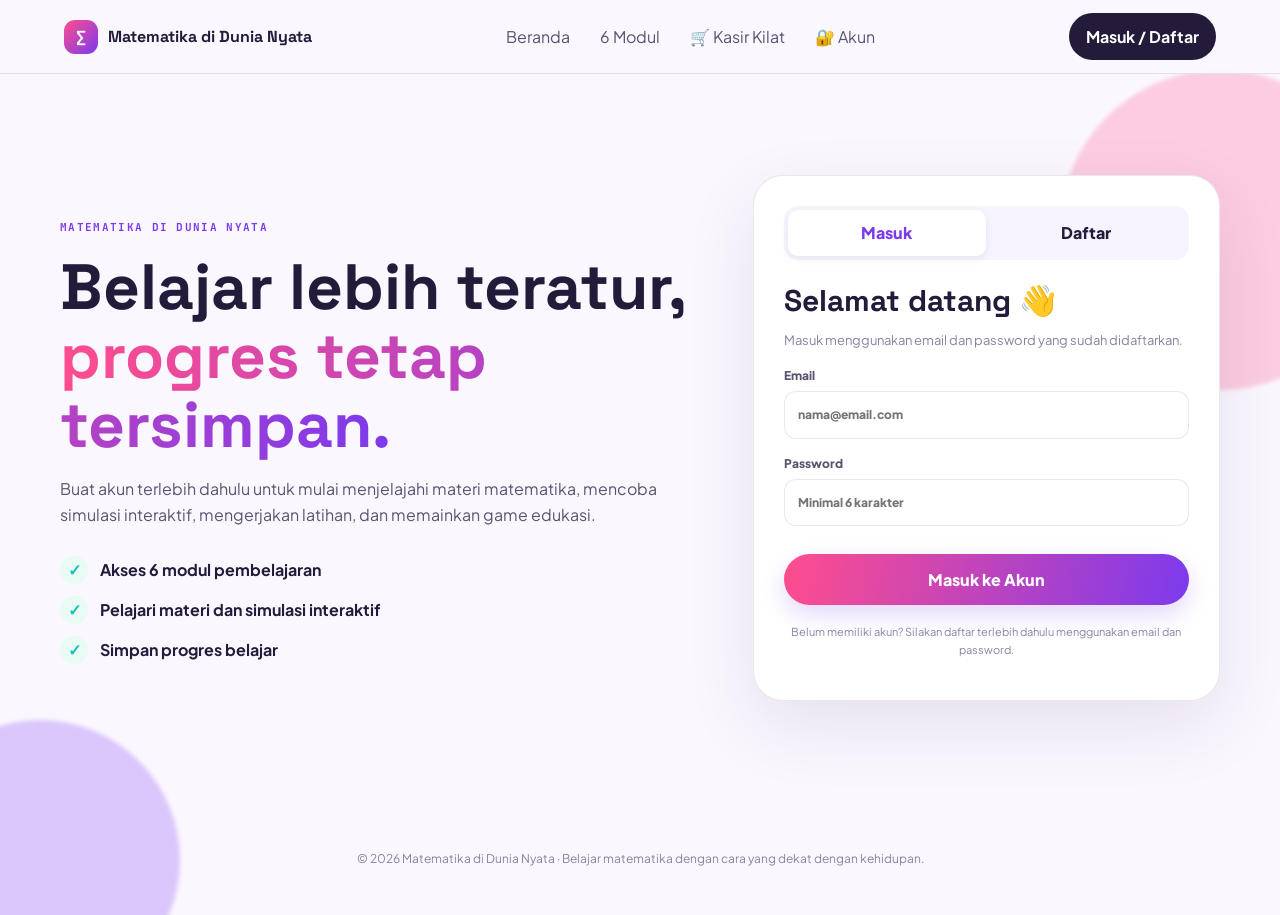
==== commit d1003e0f: "game wok" ====
--- a/index.html
+++ b/index.html
@@ -12,7 +12,13 @@
   <link rel="stylesheet" href="css/probability.css">
   <link rel="stylesheet" href="css/probability-game.css">
   <link rel="stylesheet" href="css/geometry-game.css">
+  <link rel="stylesheet" href="css/trig-fun.css">
   <link rel="stylesheet" href="css/spldv.css">
+  <link rel="stylesheet" href="css/spldv-fun.css">
+  <link rel="stylesheet" href="css/spldv-fun-adv.css">   <!-- baris baru -->
+  <link rel="stylesheet" href="css/percentage-fun.css">
+ 
+
 </head>
 <body>
   <div class="blob blob-a"></div><div class="blob blob-b"></div>
@@ -21,7 +27,7 @@
     <nav class="topnav">
       <button data-panel="home">Beranda</button>
       <button data-panel="modules">6 Modul</button>
-      <button onclick="location.href='game.html'">🕵️ Main Game</button>
+      <button onclick="location.href='kasir.html'">🛒 Kasir Kilat</button>
       <button data-panel="loginPage">🔐 Akun</button>
     </nav>
     <div id="authArea">
@@ -38,12 +44,12 @@
           <p>Pelajari konsep matematika lewat situasi yang dekat dengan kehidupan sehari-hari. Interaktif, santai, dan cocok untuk siswa SMA/SMK.</p>
           <div class="hero-actions">
             <button class="gradient-btn" data-panel="modules">Mulai Belajar →</button>
-            <button class="soft-btn" onclick="location.href='game.html'">🕵️ Main Kuis</button>
+            <button class="soft-btn" onclick="location.href='kasir.html'">🛒 Main Kasir Kilat</button>
           </div>
           <div class="hero-mini">
             <div><strong>6</strong><span>modul nyata</span></div>
             <div><strong>36+</strong><span>latihan soal</span></div>
-            <div><strong>3</strong><span>kasus detektif</span></div>
+            <div><strong>9</strong><span>jenis pesanan hitungan</span></div>
           </div>
         </div>
         <div class="hero-art">
@@ -190,13 +196,21 @@
   <script src="js/main.js"></script>
   <script src="js/quiz.js"></script>
   <script src="js/percentage.js"></script>
+  <script src="js/percentage-fun.js"></script> 
   <script src="js/equation.js"></script>
   <script src="js/geometry.js"></script>
-  <script src="js/statistics.js"></script>
   <script src="js/trigonometry.js"></script>
   <script src="js/probability.js"></script>
   <script src="js/probability-game.js"></script>
   <script src="js/geometry-game.js"></script>
+  <script src="js/trig-fun.js"></script>
+  <script src="js/trig-fraction.js"></script>
   <script src="js/spldv.js"></script>
+  <script src="js/spldv-fun-materi.js"></script>
+  <script src="js/spldv-fun-lab-a.js"></script>
+  <script src="js/spldv-fun-lab-b.js"></script>
+  <script src="js/spldv-fun-adv.js"></script>        <!-- baru -->
+  <script src="js/spldv-fun-adv-wire.js"></script>   <!-- baru -->
+  <script src="js/spldv-fun-adv-main.js"></script>   <!-- baru -->
 </body>
 </html>
--- a/css/probability.css
+++ b/css/probability.css
@@ -4,7 +4,7 @@
 
 /* --- Tab pemilih (materi & simulator) --- */
 .pl-tabs{display:flex;flex-wrap:wrap;gap:8px;margin:4px 0 18px}
-.pl-tab{padding:10px 16px;border-radius:999px;border:1px solid var(--line);background:#fff;font-weight:800;font-size:14px;transition:transform .2s,background .25s,color .25s,box-shadow .25s}
+.pl-tab{padding:10px 16px;border-radius:99px;border:1px solid var(--line);background:#fff;font-weight:800;font-size:14px;transition:transform .2s,background .25s,color .25s,box-shadow .25s}
 .pl-tab:hover{transform:translateY(-2px);background:var(--surface-2)}
 .pl-tab.on{background:linear-gradient(100deg,var(--pl),var(--pl-v));color:#fff;border-color:transparent;box-shadow:0 8px 20px rgba(227,62,87,.28)}
 .pl-panel{display:none}
@@ -186,3 +186,195 @@
 .pl-in .pl-fhb i::after{content:'';position:absolute;inset:0;border-radius:inherit;background:linear-gradient(180deg,rgba(255,255,255,.5),transparent);animation:plFade 1.4s ease-in-out infinite alternate}
 .pl-cloud::after{content:'';}
 .pl-oops{transition:transform .3s}.pl-oops li{transition:transform .25s}.pl-oops li:hover{transform:translateX(8px)}
+
+/* ===== Gaya interaktif ala modul Trigonometri: kartu bernomor, tombol neo, maskot ===== */
+.pl-sec2{position:relative;overflow:hidden}
+.pl-sec2::before{content:'';position:absolute;left:0;right:0;top:0;height:6px;background:linear-gradient(90deg,#FF9F1C,#E33E57,#7C3AED,#17C3B2)}
+.pl-sec2 h3{display:flex;align-items:center;gap:10px}
+.pl-n{display:inline-grid;place-items:center;width:28px;height:28px;border-radius:9px;background:#241B3A;color:#fff;font:800 14px var(--font-display)}
+.pl-sub{color:var(--ink-soft);margin:-2px 0 14px}
+.pl-neo{padding:9px 16px;border:2px solid #241B3A;border-radius:12px;background:#fff;box-shadow:3px 3px 0 #241B3A;font-weight:800;color:#241B3A;transition:transform .2s,box-shadow .2s,background .25s}
+.pl-neo:hover{transform:translate(-2px,-2px);box-shadow:5px 5px 0 #241B3A}
+.pl-neo.on{background:#EBCF4B;transform:translate(-1px,-1px) rotate(-1.5deg)}
+.pl-neos{display:flex;flex-wrap:wrap;gap:10px;margin:8px 0 14px}
+.pl-tools{display:flex;justify-content:space-between;align-items:center;gap:10px;flex-wrap:wrap;margin-bottom:6px;font-weight:700}
+
+/* S1: skala + ayam */
+.pl-track{position:relative;height:18px;border-radius:99px;margin:48px 20px 8px;background:linear-gradient(90deg,#c9c3d9,#FF9F1C 50%,#17C3B2)}
+.pl-fillbar{position:absolute;inset:0 auto 0 0;border-radius:99px;background:rgba(36,27,58,.22);width:50%;transition:width .6s cubic-bezier(.3,1.2,.5,1)}
+.pl-chick{position:absolute;top:-42px;left:50%;font-size:38px;transform:translateX(-50%);transition:left .6s cubic-bezier(.3,1.3,.5,1);filter:drop-shadow(0 6px 6px rgba(0,0,0,.2))}
+.pl-chick.walk{animation:plWalk .35s 3}
+@keyframes plWalk{50%{transform:translateX(-50%) translateY(-9px) rotate(-10deg)}}
+.pl-ticks{display:flex;justify-content:space-between;margin:0 14px;font:700 12px var(--font-mono);color:var(--muted)}
+.pl-range{width:100%;margin:12px 0;accent-color:var(--pl)}
+.pl-readrow{display:flex;gap:14px;align-items:center;flex-wrap:wrap}
+.pl-big2{font:800 40px var(--font-display);min-width:96px}
+.pl-tag{padding:7px 16px;border-radius:99px;color:#fff;font-weight:800;transition:background .4s,transform .3s}
+.pl-pctg{font:700 18px var(--font-mono);color:var(--muted)}
+
+/* S2: roda peluang */
+.pl-wheelbox{position:relative;width:min(230px,100%);margin:6px auto 10px}
+.pl-wheelbox svg{display:block;width:100%;filter:drop-shadow(0 10px 14px rgba(36,27,58,.25))}
+.pl-ptr{position:absolute;left:50%;top:-14px;transform:translateX(-50%);font-size:30px;color:#241B3A;z-index:2;line-height:1}
+.pl-result{height:40px;display:grid;place-items:center;font-weight:800}
+.pl-result span{padding:6px 18px;border-radius:99px;color:#fff;animation:plPop .5s both cubic-bezier(.3,1.6,.5,1)}
+.pl-chart{width:100%;background:#fff;border-radius:14px;border:1px solid var(--line);margin-top:10px}
+.pl-chart .th{stroke:#17C3B2;stroke-width:2;stroke-dasharray:6 4}
+.pl-chart .ln{fill:none;stroke:var(--pl);stroke-width:3;stroke-linecap:round;stroke-linejoin:round}
+.pl-chart text{font:700 10px var(--font-mono);fill:#7a7396}
+
+/* S3: kartu rahasia */
+.pl-flips{display:grid;grid-template-columns:repeat(3,1fr);gap:14px;margin-top:10px}
+.pl-flip{perspective:900px;height:180px;cursor:pointer}
+.pl-fi{position:relative;width:100%;height:100%;transition:transform .7s cubic-bezier(.3,1.4,.5,1);transform-style:preserve-3d}
+.pl-flip.on .pl-fi{transform:rotateY(180deg)}
+.pl-flip:hover .pl-fi{translate:0 -4px}
+.pl-ff,.pl-fk{position:absolute;inset:0;border-radius:16px;border:2px solid #241B3A;box-shadow:4px 4px 0 #241B3A;backface-visibility:hidden;-webkit-backface-visibility:hidden;display:grid;place-items:center;align-content:center;text-align:center;padding:10px;gap:4px}
+.pl-ff{background:var(--fc)}.pl-ff .e{font-size:40px;animation:plFloat 4s ease-in-out infinite}.pl-ff b{font:800 15px var(--font-display)}
+.pl-fk{background:#fff;transform:rotateY(180deg);font-size:13px}
+.pl-fk .f{font:800 14px var(--font-mono);color:var(--pl)}
+
+/* S4: jembatan keledai */
+.pl-bridge .pl-panel{padding:18px;border-radius:18px;background:var(--surface-2)}
+.pl-bridge h4{margin:0 0 6px}
+.pl-mini{display:flex;align-items:center;justify-content:center;gap:12px;min-height:100px}
+.pl-mini .pl-die{width:54px;height:54px}.pl-x{font:800 34px var(--font-display);color:var(--pl)}
+.pl-mg{width:200px;height:90px}
+.pl-mg circle{animation:plMerge 3s ease-in-out infinite alternate;opacity:.75}
+.pl-mg circle:last-child{animation-name:plMerge2}
+@keyframes plMerge{to{transform:translateX(34px)}}@keyframes plMerge2{to{transform:translateX(-34px)}}
+
+/* Maskot */
+.pl-mascot{position:sticky;bottom:16px;margin-left:auto;width:max-content;max-width:260px;display:flex;flex-direction:column;align-items:flex-end;gap:8px;z-index:6}
+.pl-bubble{padding:10px 14px;border-radius:16px 16px 4px 16px;background:#fff;border:2px solid #241B3A;box-shadow:3px 3px 0 #241B3A;font-size:13px;font-weight:700;animation:plSwap .4s both}
+.pl-mas-btn{width:64px;height:64px;border-radius:50%;border:3px solid #241B3A;background:#EBCF4B;box-shadow:3px 3px 0 #241B3A;font-size:32px;animation:plFloat 3.6s ease-in-out infinite;transition:transform .2s}
+.pl-mas-btn:hover{transform:scale(1.1) rotate(8deg)}
+@media(max-width:640px){.pl-flips{grid-template-columns:repeat(2,1fr)!important}.pl-mascot{max-width:200px}}
+
+/* ===== STYLE KOMPONEN PECAHAN BERGARIS (FRAC) ===== */
+.frac {
+  display: inline-flex;
+  flex-direction: column;
+  vertical-align: middle;
+  text-align: center;
+  font-size: 0.85em;
+  line-height: 1;
+  margin: 0 2px;
+}
+.frac span:first-child {
+  padding-bottom: 1px;
+}
+.frac .bottom {
+  border-top: 1.5px solid currentColor;
+  padding-top: 1px;
+}
+.frac .symbol {
+  display: none;
+}
+
+/* =========================================================
+   BAGIAN SAKU RUMUS & PANDUAN PRAKTIS
+   ========================================================= */
+.pl-formula-grid {
+  display: grid;
+  grid-template-columns: repeat(auto-fit, minmax(280px, 1fr));
+  gap: 20px;
+  margin-top: 18px;
+}
+
+.pl-f-card {
+  position: relative;
+  background: #ffffff;
+  border: 2px solid var(--line, #e2e8f0);
+  border-radius: 20px;
+  padding: 22px;
+  box-shadow: 4px 4px 0 #241b3a;
+  transition: transform 0.3s cubic-bezier(0.3, 1.4, 0.5, 1), box-shadow 0.3s ease;
+  overflow: hidden;
+  display: flex;
+  flex-direction: column;
+}
+
+.pl-f-card::before {
+  content: '';
+  position: absolute;
+  top: 0;
+  left: 0;
+  width: 100%;
+  height: 6px;
+  background: var(--accent, var(--pl));
+}
+
+.pl-f-card:hover {
+  transform: translateY(-6px);
+  box-shadow: 6px 10px 0 #241b3a;
+}
+
+.pl-f-top {
+  display: flex;
+  align-items: center;
+  gap: 12px;
+  margin-bottom: 8px;
+}
+
+.pl-f-icon {
+  font-size: 28px;
+  background: var(--surface-2, #f8fafc);
+  width: 48px;
+  height: 48px;
+  border-radius: 14px;
+  display: grid;
+  place-items: center;
+  border: 1.5px solid var(--line, #e2e8f0);
+}
+
+.pl-f-card h4 {
+  font-size: 16px;
+  font-weight: 800;
+  color: var(--ink, #241b3a);
+  margin: 0;
+}
+
+.pl-f-formula {
+  font-family: var(--font-mono, 'JetBrains Mono', monospace);
+  font-size: 15px;
+  font-weight: 700;
+  background: var(--surface-2, #f8fafc);
+  border: 1.5px solid var(--line, #e2e8f0);
+  padding: 10px 14px;
+  border-radius: 12px;
+  text-align: center;
+  margin: 10px 0;
+  color: var(--accent, var(--pl));
+  display: flex;
+  align-items: center;
+  justify-content: center;
+}
+
+.pl-f-body {
+  font-size: 13px;
+  color: var(--ink-soft, #64748b);
+  display: flex;
+  flex-direction: column;
+  gap: 8px;
+  flex-grow: 1;
+}
+
+.pl-f-body p {
+  margin: 0;
+  line-height: 1.4;
+}
+
+.pl-f-example {
+  background: rgba(124, 58, 237, 0.04);
+  border-left: 3px solid var(--accent, var(--pl));
+  padding: 8px 10px;
+  border-radius: 0 10px 10px 0;
+  font-size: 12px;
+  color: var(--ink);
+  margin-top: auto;
+}
+
+.pl-f-example b {
+  color: var(--accent, var(--pl));
+}
--- a/css/geometry-game.css
+++ b/css/geometry-game.css
@@ -32,3 +32,31 @@
 .ggm-hint:hover{transform:translateY(-2px)}
 .ggm-hinttext{display:inline-block;margin-left:8px;padding:6px 12px;border-radius:12px;background:#fff3cf;font:700 14px var(--font-mono);animation:plgIn .4s both}
 @media(max-width:640px){.ggm-floor{width:110px}.ggm-city{display:none}}
+
+/* ===== Bagian interaktif Geometri (memakai .pl-sec2, .pl-n, .pl-neo, .pl-flip*, .pl-mascot dari probability.css) ===== */
+.ggm-flips{grid-template-columns:repeat(4,1fr)!important}
+@media(max-width:760px){.ggm-flips{grid-template-columns:repeat(2,1fr)!important}}
+.ggm-sec{animation:plgIn .6s both}
+.ggm-pour{width:100%;max-width:460px;display:block;margin:6px auto}
+.ggm-pour .stream{fill:none;stroke:#3b9cff;stroke-width:6;stroke-linecap:round;stroke-dasharray:9 7;opacity:0;transition:opacity .3s}
+.ggm-pour .stream.on{opacity:1;animation:ggmFlow .5s linear infinite}
+@keyframes ggmFlow{to{stroke-dashoffset:-16}}
+.ggm-pour text{font:700 11px var(--font-mono);fill:#7a7396}
+.ggm-dots{display:flex;gap:12px;justify-content:center;margin:8px 0}
+.ggm-dots span{width:40px;height:40px;border-radius:50%;display:grid;place-items:center;border:2px solid #241B3A;background:#fff;font:800 16px var(--font-display);transition:background .4s,transform .4s}
+.ggm-dots span.on{background:#3b9cff;color:#fff;transform:scale(1.15) rotate(-6deg)}
+.ggm-msg{min-height:30px;text-align:center;font-weight:800;margin:6px 0}
+.ggm-msg b{display:inline-block;padding:6px 16px;border-radius:99px;background:#17C3B2;color:#fff;animation:plPop .5s both cubic-bezier(.3,1.6,.5,1)}
+.ggm-netstage{perspective:1000px;height:340px;display:grid;place-items:center;background:var(--surface-2);border-radius:20px;overflow:hidden}
+.ggm-netspin{transform-style:preserve-3d;transform:rotateX(60deg) rotateZ(0deg);animation:ggmNetZ 18s linear infinite}
+@keyframes ggmNetZ{to{transform:rotateX(60deg) rotateZ(360deg)}}
+.ggm-net{--S:100px;position:relative;width:var(--S);height:var(--S);transform-style:preserve-3d}
+.ggm-net .nf{position:absolute;width:var(--S);height:var(--S);display:grid;place-items:center;font:800 22px var(--font-display);color:#fff;background:var(--c);box-shadow:inset 0 0 0 3px #fff;transform-style:preserve-3d}
+.ggm-net .nf0{left:0;top:0;--c:#7C3AED}
+.ggm-net .nn{left:0;top:calc(var(--S)*-1);--c:#E33E57;transform-origin:50% 100%;transform:rotateX(calc(var(--a)*-1))}
+.ggm-net .ns{left:0;top:var(--S);--c:#17C3B2;transform-origin:50% 0;transform:rotateX(var(--a))}
+.ggm-net .ns2{left:0;top:var(--S);--c:#FF9F1C;transform-origin:50% 0;transform:rotateX(var(--a))}
+.ggm-net .nw{left:calc(var(--S)*-1);top:0;--c:#3B82F6;transform-origin:100% 50%;transform:rotateY(var(--a))}
+.ggm-net .ne{left:var(--S);top:0;--c:#ec4899;transform-origin:0 50%;transform:rotateY(calc(var(--a)*-1))}
+.ggm-netctl{display:flex;gap:12px;align-items:center;flex-wrap:wrap;margin-top:12px}
+.ggm-netctl input{flex:1;min-width:160px;accent-color:var(--violet)}
--- a/css/trig-fun.css
+++ b/css/trig-fun.css
@@ -0,0 +1,324 @@
+/* =====================================================================
+   TRIG FUN — tampilan animasi & ceria untuk modul Trigonometri
+   Semua selector diawali "tf-" atau di bawah body.trig-mode supaya
+   tidak mengganggu modul lain.
+   ===================================================================== */
+
+:root{
+  --tf-yellow:#F2C94C; --tf-yellow-soft:#FFF6D6;
+  --tf-pink:#FF4D8D; --tf-violet:#7C3AED; --tf-teal:#17C3B2;
+  --tf-orange:#FF9F1C; --tf-blue:#3B82F6; --tf-ink:#241B3A;
+}
+
+/* ---------- keyframes ---------- */
+@keyframes tfFloat   {0%,100%{transform:translateY(0) rotate(var(--r,0deg))}50%{transform:translateY(-16px) rotate(calc(var(--r,0deg) + 6deg))}}
+@keyframes tfBob     {0%,100%{transform:translateY(0)}50%{transform:translateY(-7px)}}
+@keyframes tfHop     {0%,100%{transform:translateY(0) rotate(-2deg)}50%{transform:translateY(-12px) rotate(3deg)}}
+@keyframes tfBlink   {0%,92%,100%{transform:scaleY(1)}96%{transform:scaleY(.1)}}
+@keyframes tfWaveArm {0%,100%{transform:rotate(0)}50%{transform:rotate(-22deg)}}
+@keyframes tfShadow  {0%,100%{transform:scaleX(1);opacity:.9}50%{transform:scaleX(.78);opacity:.55}}
+@keyframes tfSlide   {from{transform:translateX(0)}to{transform:translateX(-50%)}}
+@keyframes tfPop     {0%{transform:scale(.6);opacity:0}60%{transform:scale(1.12);opacity:1}100%{transform:scale(1)}}
+@keyframes tfBump    {0%{transform:scale(1)}35%{transform:scale(1.16);color:var(--tf-pink)}100%{transform:scale(1)}}
+@keyframes tfShake   {0%,100%{transform:translateX(0)}20%{transform:translateX(-8px) rotate(-1deg)}40%{transform:translateX(8px) rotate(1deg)}60%{transform:translateX(-6px)}80%{transform:translateX(6px)}}
+@keyframes tfShine   {0%{background-position:0% 50%}100%{background-position:200% 50%}}
+@keyframes tfPulseSide{0%,100%{stroke-width:7}50%{stroke-width:11}}
+@keyframes tfCloud   {from{transform:translateX(-30px)}to{transform:translateX(360px)}}
+@keyframes tfSpin    {to{transform:rotate(360deg)}}
+@keyframes tfDrive   {from{left:0}to{left:92%}}
+@keyframes tfClimb   {0%{bottom:0%}100%{bottom:88%}}
+@keyframes tfWiggle  {0%,100%{transform:rotate(0)}25%{transform:rotate(-10deg)}75%{transform:rotate(10deg)}}
+@keyframes tfBubbleIn{from{opacity:0;transform:translateY(8px) scale(.9)}to{opacity:1;transform:none}}
+@keyframes tfReveal  {from{clip-path:inset(0 100% 0 0)}to{clip-path:inset(0 0 0 0)}}
+@keyframes tfDash    {to{background-position:24px 0}}
+@keyframes tfTwinkle {0%,100%{opacity:1}50%{opacity:.35}}
+@keyframes tfCaret   {50%{opacity:0}}
+
+/* ---------- scroll reveal ---------- */
+.tf-reveal{opacity:0;transform:translateY(26px);transition:opacity .6s ease,transform .6s cubic-bezier(.2,.9,.3,1.2)}
+.tf-reveal.in{opacity:1;transform:none}
+
+/* ---------- header & tabs (hanya saat modul trigonometri) ---------- */
+body.trig-mode .module-head{
+  background:linear-gradient(90deg,#fff 0%,#FFF6D6 25%,#fff 50%,#FFE9F2 75%,#fff 100%);
+  background-size:200% 100%;animation:tfShine 9s linear infinite;position:relative;overflow:hidden}
+body.trig-mode .module-head .eyebrow{display:inline-block;animation:tfBob 2.4s ease-in-out infinite}
+body.trig-mode .module-head h2{background:linear-gradient(90deg,var(--tf-violet),var(--tf-pink));-webkit-background-clip:text;background-clip:text;color:transparent}
+body.trig-mode .tab{transition:transform .2s,background .2s,box-shadow .2s}
+body.trig-mode .tab:hover{transform:translateY(-3px) rotate(-1.5deg);box-shadow:0 8px 18px rgba(124,58,237,.16)}
+body.trig-mode .tab.active{background:linear-gradient(100deg,var(--tf-pink),var(--tf-violet));box-shadow:0 8px 20px rgba(124,58,237,.28);animation:tfPop .4s}
+body.trig-mode .tab-panel.active{animation:tfPop .45s both}
+
+/* ribbon di kartu modul */
+.module-card.tf-card-fun{overflow:visible}
+.tf-ribbon{position:absolute;top:-10px;right:14px;background:linear-gradient(100deg,var(--tf-pink),var(--tf-orange));color:#fff;font:800 11px var(--font-mono);letter-spacing:.06em;padding:5px 10px;border-radius:999px;box-shadow:0 6px 14px rgba(255,77,141,.35);animation:tfWiggle 2.4s ease-in-out infinite;z-index:2}
+
+/* ---------- HERO ---------- */
+.tf-adv{display:grid;gap:18px}
+.tf-hero{position:relative;overflow:hidden;border-radius:32px;padding:38px 38px 86px;display:grid;grid-template-columns:1.2fr .8fr;gap:20px;align-items:center;
+  background:radial-gradient(circle at 85% 20%,#FFE9A3 0,transparent 45%),radial-gradient(circle at 10% 90%,#FFD3E5 0,transparent 45%),linear-gradient(135deg,#FFF9E3,#F3EEFF);
+  border:1px solid var(--line);box-shadow:0 20px 50px rgba(124,58,237,.12)}
+.tf-badge{display:inline-block;font:800 11px var(--font-mono);letter-spacing:.1em;color:var(--tf-violet);background:#fff;border:1px solid var(--line);padding:7px 12px;border-radius:999px;box-shadow:0 4px 10px rgba(36,27,58,.06)}
+.tf-hero h2{font-size:clamp(28px,4.4vw,46px);margin:14px 0 10px}
+.tf-hero h2 span{background:linear-gradient(90deg,var(--tf-pink),var(--tf-violet));-webkit-background-clip:text;background-clip:text;color:transparent}
+.tf-typed{min-height:56px;font-size:17px;color:var(--ink-soft);margin:0 0 16px;max-width:520px}
+.tf-typed:after{content:'▍';color:var(--tf-violet);margin-left:2px;animation:tfCaret 1s steps(1) infinite}
+.tf-hero-chips{display:flex;flex-wrap:wrap;gap:10px}
+.tf-hero-chips button{background:#fff;border:2px solid var(--ink);color:var(--ink);font-weight:800;padding:9px 14px;border-radius:999px;box-shadow:3px 3px 0 var(--ink);transition:transform .15s,box-shadow .15s}
+.tf-hero-chips button:hover{transform:translate(-2px,-3px) rotate(-2deg);box-shadow:5px 6px 0 var(--ink)}
+.tf-hero-chips button:active{transform:translate(2px,2px);box-shadow:1px 1px 0 var(--ink)}
+.tf-hero-art{position:relative;display:grid;place-items:center;min-height:220px}
+.tf-tri{width:min(250px,100%);height:auto;overflow:visible}
+.tf-tri-body{animation:tfHop 2.2s ease-in-out infinite;transform-box:view-box}
+.tf-shadow{transform-box:fill-box;transform-origin:center;animation:tfShadow 2.2s ease-in-out infinite}
+.tf-eye{transform-box:fill-box;transform-origin:center;animation:tfBlink 4s infinite}
+.tf-arm{transform-origin:112px 116px;animation:tfWaveArm 1.1s ease-in-out infinite}
+.tf-float-layer{position:absolute;inset:0;pointer-events:none;overflow:hidden}
+.tf-float-layer span{position:absolute;font:800 22px var(--font-mono);color:var(--c,var(--tf-violet));opacity:.55;animation:tfFloat var(--d,6s) ease-in-out var(--dl,0s) infinite}
+.tf-hero-wave{position:absolute;left:0;bottom:0;width:100%;height:70px;overflow:hidden;pointer-events:none}
+.tf-hero-wave svg{position:absolute;left:0;bottom:0;width:200%;height:100%;animation:tfSlide 9s linear infinite}
+.tf-hero-wave svg:nth-child(2){animation-duration:14s;opacity:.6;height:80%}
+
+/* ---------- kartu seksi ---------- */
+.tf-sec{position:relative;background:#fff;border:1px solid var(--line);border-radius:28px;padding:26px;box-shadow:0 12px 34px rgba(36,27,58,.06);overflow:hidden}
+.tf-sec:before{content:'';position:absolute;left:0;right:0;top:0;height:7px;background:linear-gradient(90deg,var(--c1,var(--tf-pink)),var(--c2,var(--tf-orange)))}
+.tf-sec h3{margin:8px 0 4px;font-size:26px}
+.tf-sec h3 em{font-style:normal;display:inline-block;animation:tfBob 2.6s ease-in-out infinite}
+.tf-sec>p.tf-sub{margin:0 0 18px;color:var(--ink-soft)}
+.tf-step{display:inline-grid;place-items:center;width:30px;height:30px;border-radius:10px;background:var(--ink);color:#fff;font:800 14px var(--font-mono);margin-right:8px;vertical-align:middle;transform:rotate(-6deg)}
+
+/* ---------- 1. Segitiga interaktif ---------- */
+.tf-tri-grid{display:grid;grid-template-columns:1.05fr .95fr;gap:22px;align-items:center}
+.tf-stage{background:linear-gradient(180deg,#EAF4FF 0,#fff 85%);border-radius:22px;border:1px solid var(--line);padding:6px;position:relative}
+.tf-stage svg{display:block;width:100%;height:auto}
+.tf-side{fill:none;stroke-linecap:round;transition:opacity .3s,stroke-width .3s}
+.tf-side.opp{stroke:var(--tf-pink)}.tf-side.adj{stroke:var(--tf-teal)}.tf-side.hyp{stroke:var(--tf-violet)}
+.tf-side{stroke-width:7}
+.tf-side.on{animation:tfPulseSide 1.2s ease-in-out infinite}
+.tf-side.off{opacity:.18}
+.tf-lbl{font:800 14px var(--font-body);transition:opacity .3s}
+.tf-lbl.off{opacity:.2}
+.tf-tri-fill{fill:rgba(242,201,76,.28)}
+.tf-ant{font-size:22px}
+.tf-mode-row{display:flex;gap:10px;flex-wrap:wrap;margin:6px 0 16px}
+.tf-mode{padding:10px 14px;border-radius:14px;background:#fff;border:2px solid var(--ink);font-weight:800;box-shadow:3px 3px 0 var(--ink);transition:transform .15s,box-shadow .15s,background .2s}
+.tf-mode:hover{transform:translate(-1px,-2px)}
+.tf-mode.active{background:var(--tf-yellow);transform:translate(2px,2px);box-shadow:1px 1px 0 var(--ink)}
+.tf-mnemo{display:flex;gap:8px;flex-wrap:wrap;margin:12px 0 14px}
+.tf-mnemo span{background:var(--tf-yellow-soft);border:1px dashed #E5B93A;padding:6px 11px;border-radius:999px;font-weight:800;font-size:13px;animation:tfBob 3s ease-in-out infinite}
+.tf-mnemo span:nth-child(2){animation-delay:.3s}.tf-mnemo span:nth-child(3){animation-delay:.6s}
+.tf-formula-box{background:var(--surface-2);border-left:6px solid var(--tf-violet);border-radius:14px;padding:14px 16px;font-family:var(--font-mono);font-weight:700;line-height:1.7;min-height:84px}
+.tf-slider-line{margin:16px 0 6px}
+.tf-slider-line label{display:flex;justify-content:space-between;font-weight:800}
+.tf-slider-line input{width:100%}
+.tf-legend{display:flex;gap:12px;flex-wrap:wrap;font-size:13px;font-weight:700;margin-top:8px}
+.tf-legend i{display:inline-block;width:12px;height:12px;border-radius:4px;margin-right:5px;vertical-align:-1px}
+
+/* ---------- 2. Lingkaran satuan ---------- */
+.tf-uc-grid{display:grid;grid-template-columns:280fr 400fr;gap:0;align-items:center;background:linear-gradient(180deg,#F6F1FF,#fff);border-radius:22px;border:1px solid var(--line);padding:8px}
+.tf-uc-grid svg{display:block;width:100%;height:auto}
+#tfUcSvg{touch-action:none;cursor:grab}
+#tfUcSvg:active{cursor:grabbing}
+.tf-axis{stroke:#B7AECB;stroke-width:1.5}
+.tf-grid{stroke:#E4DDF2;stroke-width:1}
+.tf-circle{fill:#fff;stroke:var(--tf-ink);stroke-width:3}
+.tf-q{fill:rgba(124,58,237,.14);transition:d .2s}
+.tf-cosline{stroke:var(--tf-teal);stroke-width:6;stroke-linecap:round}
+.tf-sinline{stroke:var(--tf-pink);stroke-width:6;stroke-linecap:round}
+.tf-radius{stroke:var(--tf-violet);stroke-width:4;stroke-linecap:round}
+.tf-guide{stroke:var(--tf-pink);stroke-width:2;stroke-dasharray:6 6}
+.tf-arc{fill:none;stroke:var(--tf-orange);stroke-width:4;stroke-linecap:round}
+.tf-pt{fill:var(--tf-violet);stroke:#fff;stroke-width:3}
+.tf-qlabel{font:800 13px var(--font-mono);fill:#8A82A0}
+.tf-qsign{font:800 12px var(--font-body);fill:var(--tf-violet)}
+.tf-wave-bg{fill:none;stroke:#DCD3F0;stroke-width:3}
+.tf-wave-fg{fill:none;stroke:var(--tf-pink);stroke-width:5;stroke-linecap:round;stroke-linejoin:round}
+.tf-wave-dot{fill:var(--tf-pink);stroke:#fff;stroke-width:3}
+.tf-tick{font:700 11px var(--font-mono);fill:#8A82A0}
+.tf-emoji{font-size:24px;text-anchor:middle;dominant-baseline:central;pointer-events:none;user-select:none}
+.tf-uc-controls{display:flex;flex-wrap:wrap;gap:8px;margin:16px 0 4px;align-items:center}
+.tf-jump{padding:8px 12px;border-radius:12px;background:#fff;border:1px solid var(--line);font-weight:800;font-family:var(--font-mono);font-size:13px;transition:transform .15s,background .2s}
+.tf-jump:hover{background:var(--tf-yellow);transform:translateY(-2px) rotate(-2deg)}
+.tf-play{padding:10px 16px;border-radius:999px;background:linear-gradient(100deg,var(--tf-pink),var(--tf-violet));color:#fff;font-weight:800;box-shadow:0 8px 18px rgba(124,58,237,.25)}
+.tf-play:hover{transform:translateY(-2px)}
+.tf-seg{display:inline-flex;background:var(--surface-2);border-radius:999px;padding:3px;gap:2px}
+.tf-seg button{background:transparent;padding:7px 13px;border-radius:999px;font-weight:800;font-family:var(--font-mono);font-size:13px}
+.tf-seg button.active{background:var(--ink);color:#fff}
+.tf-vals{display:grid;grid-template-columns:repeat(4,1fr);gap:10px;margin-top:14px}
+.tf-val{background:#fff;border:1px solid var(--line);border-radius:16px;padding:10px 12px;text-align:center}
+.tf-val small{display:block;font:700 11px var(--font-mono);color:var(--muted)}
+.tf-val b{display:block;font:700 22px var(--font-display);margin-top:2px;transition:color .2s}
+.tf-val.cos b{color:var(--tf-teal)}.tf-val.sin b{color:var(--tf-pink)}.tf-val.tan b{color:var(--tf-orange)}.tf-val.ang b{color:var(--tf-violet)}
+.tf-val b.neg{text-decoration:underline wavy rgba(255,77,141,.5)}
+.tf-astc{display:grid;grid-template-columns:repeat(4,1fr);gap:8px;margin-top:12px}
+.tf-astc div{border-radius:14px;border:2px solid var(--line);padding:8px 6px;text-align:center;font-size:12px;font-weight:700;color:var(--ink-soft);transition:all .25s}
+.tf-astc div b{display:block;font:800 16px var(--font-display);color:var(--ink)}
+.tf-astc div.on{background:var(--tf-yellow);border-color:var(--ink);color:var(--ink);transform:translateY(-4px) rotate(-1.5deg);box-shadow:3px 4px 0 var(--ink)}
+.tf-astc-note{margin:10px 0 0;font-size:14px;color:var(--ink-soft)}
+
+/* ---------- 3. Kartu flip sudut istimewa ---------- */
+.tf-flip-row{display:grid;grid-template-columns:repeat(5,1fr);gap:12px}
+.tf-flip{perspective:900px;height:190px;cursor:pointer;outline:none}
+.tf-flip-in{position:relative;width:100%;height:100%;transition:transform .7s cubic-bezier(.3,1.4,.5,1);transform-style:preserve-3d}
+.tf-flip.flipped .tf-flip-in{transform:rotateY(180deg)}
+.tf-flip:hover .tf-flip-in{transform:translateY(-6px) rotate(-1.5deg)}
+.tf-flip.flipped:hover .tf-flip-in{transform:rotateY(180deg) translateY(-6px)}
+.tf-flip:focus-visible .tf-face{outline:3px solid var(--tf-violet)}
+.tf-face{position:absolute;inset:0;backface-visibility:hidden;-webkit-backface-visibility:hidden;border-radius:20px;border:2px solid var(--ink);box-shadow:4px 4px 0 var(--ink);display:flex;flex-direction:column;align-items:center;justify-content:center;gap:4px;padding:10px;text-align:center}
+.tf-front{background:var(--bg-c,var(--tf-yellow))}
+.tf-back{background:#fff;transform:rotateY(180deg);align-items:stretch;font:700 13px var(--font-mono);gap:6px}
+.tf-deg{font:700 34px var(--font-display)}
+.tf-emo{font-size:40px;animation:tfBob 2.4s ease-in-out infinite}
+.tf-front small{font-weight:800;font-size:12px}
+.tf-back b{text-align:center;font:700 22px var(--font-display)}
+.tf-back div{padding:5px 8px;border-radius:9px}
+.tf-back .s{background:rgba(255,77,141,.14)}.tf-back .c{background:rgba(23,195,178,.16)}.tf-back .t{background:rgba(255,159,28,.18)}
+.tf-flip-tools{display:flex;justify-content:space-between;align-items:center;margin:0 0 14px;gap:10px;flex-wrap:wrap}
+.tf-mini-btn{background:var(--surface-2);padding:8px 13px;border-radius:12px;font-weight:800}
+.tf-mini-btn:hover{background:var(--tf-yellow)}
+
+/* ---------- 4. Di sekitarmu ---------- */
+.tf-fun-grid{display:grid;grid-template-columns:repeat(3,1fr);gap:14px}
+.tf-fun{display:flex;flex-direction:column;align-items:flex-start;justify-content:flex-start;text-align:left;background:var(--bg-c,#fff);border-radius:22px;padding:18px;border:2px solid var(--ink);box-shadow:4px 4px 0 var(--ink);transition:transform .2s,box-shadow .2s;position:relative}
+.tf-fun:hover{transform:translate(-2px,-5px) rotate(-1deg);box-shadow:7px 9px 0 var(--ink)}
+.tf-fun:hover .tf-fun-e{animation:tfWiggle .6s ease-in-out infinite}
+.tf-fun-e{font-size:42px;display:inline-block}
+.tf-fun h4{margin:6px 0 4px;font:700 18px var(--font-display)}
+.tf-fun p{margin:0;font-size:13px;color:var(--ink-soft);line-height:1.5}
+.tf-fun:active{transform:translate(2px,2px);box-shadow:1px 1px 0 var(--ink)}
+
+/* ---------- pembatas ---------- */
+.tf-divider{display:flex;align-items:center;gap:14px;margin:8px 0 0;font:700 20px var(--font-display);color:var(--ink)}
+.tf-divider:before,.tf-divider:after{content:'';flex:1;height:0;border-top:4px dotted #D9CFF0}
+.tf-divider span{animation:tfBob 2s ease-in-out infinite;display:inline-block}
+
+/* ---------- accordion catatan ---------- */
+.content-card.tf-plain{background:transparent;border:none;padding:0;box-shadow:none}
+.tf-acc-tools{display:flex;justify-content:space-between;align-items:center;gap:10px;flex-wrap:wrap;margin-bottom:12px}
+.tf-acc-tools p{margin:0;color:var(--ink-soft);font-weight:600}
+.tf-acc{background:#fff;border:2px solid var(--ink);border-radius:20px;margin-bottom:12px;box-shadow:4px 4px 0 var(--c,var(--tf-violet));overflow:hidden;transition:transform .2s,box-shadow .2s}
+.tf-acc:hover{transform:translate(-1px,-2px);box-shadow:6px 7px 0 var(--c,var(--tf-violet))}
+.tf-acc-head{width:100%;display:flex;align-items:center;justify-content:space-between;gap:12px;padding:15px 18px;background:linear-gradient(100deg,color-mix(in srgb,var(--c,#7C3AED) 16%,#fff),#fff);text-align:left;font:700 19px var(--font-display);color:var(--ink)}
+.tf-acc-chev{display:grid;place-items:center;width:30px;height:30px;border-radius:50%;background:var(--ink);color:#fff;font-size:15px;transition:transform .35s cubic-bezier(.3,1.5,.5,1);flex:none}
+.tf-acc.open .tf-acc-chev{transform:rotate(180deg);background:var(--c,var(--tf-violet))}
+.tf-acc-body{display:grid;grid-template-rows:0fr;transition:grid-template-rows .4s ease}
+.tf-acc.open .tf-acc-body{grid-template-rows:1fr}
+.tf-acc-inner{overflow:hidden;min-height:0}
+.tf-acc-inner>*:first-child{margin-top:16px}
+.tf-acc-inner{padding:0 20px}
+.tf-acc.open .tf-acc-inner{padding-bottom:20px}
+.tf-acc-inner .formula,.formula{transition:transform .2s,box-shadow .2s}
+.tf-acc-inner .formula:hover,body.trig-mode .formula:hover{transform:translateX(6px) scale(1.01);box-shadow:0 8px 18px rgba(124,58,237,.12)}
+body.trig-mode .concept-box{transition:transform .2s,box-shadow .2s}
+body.trig-mode .concept-box:hover{transform:translateY(-4px) rotate(-.6deg);box-shadow:0 12px 22px rgba(36,27,58,.1)}
+body.trig-mode .step-list li{transition:transform .2s}
+body.trig-mode .step-list li:hover{transform:translateX(6px)}
+body.trig-mode .lesson-sections>.content-card h3{display:flex;align-items:center;gap:6px}
+
+/* ---------- maskot melayang ---------- */
+.tf-mascot{display:none;position:fixed;right:16px;bottom:14px;z-index:60;flex-direction:column;align-items:flex-end;gap:6px;pointer-events:none}
+body.trig-mode .tf-mascot{display:flex}
+.tf-mascot-btn{pointer-events:auto;background:#fff;border:3px solid var(--ink);border-radius:50%;width:76px;height:76px;padding:6px;box-shadow:4px 4px 0 var(--ink);transition:transform .2s}
+.tf-mascot-btn:hover{transform:scale(1.08) rotate(-6deg)}
+.tf-mascot-btn .tf-tri{width:100%}
+.tf-mascot-btn .tf-shadow{display:none}
+.tf-mascot-btn .tf-tri-body{animation-duration:1.6s}
+.tf-mascot.talk .tf-mascot-btn{animation:tfWiggle .5s}
+.tf-bubble{pointer-events:none;max-width:230px;background:#fff;border:3px solid var(--ink);border-radius:18px 18px 4px 18px;padding:10px 13px;font-weight:700;font-size:13.5px;line-height:1.4;box-shadow:4px 4px 0 var(--ink);opacity:0;transform:translateY(8px);transition:opacity .25s,transform .25s;display:none}
+.tf-bubble.show{display:block;opacity:1;transform:none;animation:tfBubbleIn .3s}
+.tf-confetti{position:fixed;inset:0;width:100vw;height:100vh;pointer-events:none;z-index:9999}
+
+/* ---------- TAB COBA: interaktif ---------- */
+.trig-interactive .trig-hero-card{position:relative;overflow:hidden;background:linear-gradient(135deg,#FFF6D6,#FFE9F2 55%,#EFE6FF);border:2px solid var(--ink);box-shadow:5px 5px 0 var(--ink)}
+.trig-interactive .trig-hero-card>*:not(.tf-float-layer){position:relative;z-index:1}
+.trig-chip-row span{transition:transform .2s,background .2s;cursor:default}
+.trig-chip-row span:hover{transform:translateY(-3px) rotate(-3deg);background:var(--tf-yellow)}
+.trig-interactive>.content-card{transition:transform .25s,box-shadow .25s,opacity .6s}
+.trig-interactive>.content-card:not(.trig-hero-card):hover{transform:translateY(-3px);box-shadow:0 16px 34px rgba(36,27,58,.09)}
+.trig-interactive>.content-card h3{display:flex;align-items:center;gap:8px}
+.trig-visual{box-shadow:inset 0 0 0 1px rgba(0,0,0,.04),0 8px 20px rgba(36,27,58,.06)}
+.trig-person{animation:tfBob 1.6s ease-in-out infinite}
+.trig-sightline{animation:tfTwinkle 1.4s ease-in-out infinite}
+.trig-building b{animation:tfBob 2s ease-in-out infinite}
+.trig-building span{animation:tfTwinkle 3s ease-in-out infinite}
+.trig-building span:nth-child(2){animation-delay:.8s}.trig-building span:nth-child(3){animation-delay:1.6s}
+.tf-cloud{position:absolute;top:14px;left:0;font-size:30px;opacity:.85;animation:tfCloud 18s linear infinite;pointer-events:none}
+.tf-cloud.c2{top:50px;font-size:22px;animation-duration:26s;animation-delay:-9s}
+.tf-sun{position:absolute;top:10px;right:12px;font-size:30px;animation:tfSpin 20s linear infinite;pointer-events:none}
+.tf-car{position:absolute;bottom:7px;left:0;font-size:24px;transform:scaleX(-1);animation:tfDrive 5s linear infinite;line-height:1}
+.tf-climber{position:absolute;left:-10px;bottom:0;font-size:26px;animation:tfClimb 5s ease-in-out infinite alternate;line-height:1;z-index:2}
+.ladder-scene .trig-ladder{transition:transform .4s cubic-bezier(.3,1.4,.5,1)}
+.ladder-scene .trig-angle-label{left:calc(25% + 24px);background:#fff;border:2px solid var(--ink);border-radius:10px;padding:1px 8px;box-shadow:2px 2px 0 var(--ink)}
+.trig-building{transition:height .35s cubic-bezier(.3,1.4,.5,1)}
+.trig-sightline,.trig-road-slope{transition:transform .35s cubic-bezier(.3,1.4,.5,1)}
+.tf-bump{animation:tfBump .4s ease}
+.trig-values>div{transition:transform .2s,box-shadow .2s}
+.trig-values>div:hover{transform:translateY(-4px) rotate(-1deg);box-shadow:3px 4px 0 var(--ink)}
+.trig-values>div:nth-child(1) b{color:var(--tf-pink)}.trig-values>div:nth-child(2) b{color:var(--tf-teal)}.trig-values>div:nth-child(3) b{color:var(--tf-orange)}
+.trig-stat-row b{color:var(--tf-violet)}
+.trig-choice,.trig-special-buttons button,.trig-options button{border:2px solid var(--ink);box-shadow:3px 3px 0 var(--ink);font-weight:800;transition:transform .15s,box-shadow .15s,background .2s}
+.trig-choice:hover,.trig-special-buttons button:hover,.trig-options button:hover{transform:translate(-1px,-2px);box-shadow:4px 5px 0 var(--ink)}
+.trig-choice:active,.trig-special-buttons button:active,.trig-options button:active{transform:translate(2px,2px);box-shadow:1px 1px 0 var(--ink)}
+.trig-canvas-wrap.tf-draw canvas{animation:tfReveal 1.1s ease-out}
+.trig-special-result,.trig-feedback{animation:tfPop .4s both}
+.trig-mission-card{border:2px solid var(--ink);box-shadow:5px 5px 0 var(--ink)}
+.trig-topic-map span{transition:transform .2s,background .2s}
+.trig-topic-map span:hover{background:var(--tf-yellow);transform:translateY(-3px) rotate(-2deg)}
+.mission-finished{font-size:20px}
+.mission-finished{animation:tfPop .6s both}
+
+/* slider lebih gemuk & lucu */
+body.trig-mode input[type=range]{-webkit-appearance:none;appearance:none;height:12px;border-radius:99px;background:linear-gradient(90deg,var(--tf-yellow),var(--tf-pink));outline:none}
+body.trig-mode input[type=range]::-webkit-slider-thumb{-webkit-appearance:none;appearance:none;width:26px;height:26px;border-radius:50%;background:#fff;border:3px solid var(--ink);box-shadow:2px 2px 0 var(--ink);cursor:grab;transition:transform .15s}
+body.trig-mode input[type=range]::-webkit-slider-thumb:hover{transform:scale(1.2)}
+body.trig-mode input[type=range]::-moz-range-thumb{width:22px;height:22px;border-radius:50%;background:#fff;border:3px solid var(--ink);box-shadow:2px 2px 0 var(--ink);cursor:grab}
+body.trig-mode input[type=range]::-moz-range-track{height:12px;border-radius:99px;background:linear-gradient(90deg,var(--tf-yellow),var(--tf-pink))}
+
+/* ---------- TAB LATIHAN ---------- */
+body.trig-mode #tab-latihan .content-card{border:2px solid var(--ink);box-shadow:5px 5px 0 var(--ink)}
+body.trig-mode #tab-latihan .quiz-score{display:inline-block;background:var(--tf-yellow);border:2px solid var(--ink);border-radius:999px;padding:4px 12px;font-weight:800;font-size:13px}
+.tf-qbar{--p:0;position:relative;height:14px;border-radius:99px;background:var(--surface-2);border:2px solid var(--ink);margin:14px 0 18px}
+.tf-qbar span{position:absolute;left:0;top:0;bottom:0;width:calc(var(--p) * 1%);background:linear-gradient(90deg,var(--tf-teal),var(--tf-violet));border-radius:99px;transition:width .6s cubic-bezier(.3,1.4,.5,1)}
+.tf-qbar i{position:absolute;top:-17px;left:calc(var(--p) * 1% - 14px);font-style:normal;font-size:22px;transition:left .6s cubic-bezier(.3,1.4,.5,1);animation:tfBob 1s ease-in-out infinite}
+body.trig-mode .option{border:2px solid var(--ink);box-shadow:3px 3px 0 var(--ink);transition:transform .15s,box-shadow .15s,background .2s}
+body.trig-mode .option:not(:disabled):hover{transform:translate(-1px,-2px);box-shadow:4px 5px 0 var(--ink)}
+body.trig-mode .option.correct{background:#C9F7E6;animation:tfPop .45s}
+body.trig-mode .option.wrong{background:#FFD9E1;animation:tfShake .5s}
+body.trig-mode .explanation{animation:tfPop .4s both}
+.tf-trophy{font-size:84px;line-height:1;animation:tfHop 1.4s ease-in-out infinite;display:block;margin-bottom:6px}
+
+/* dekorasi emoji (elemen <i>) & efek goyang */
+.tf-cloud,.tf-sun,.tf-car,.tf-climber{font-style:normal}
+.tf-shake{animation:tfShake .5s}
+
+/* ---------- responsif ---------- */
+@media(max-width:860px){
+  .tf-float-layer span:nth-child(n+4){display:none}
+  .tf-hero{grid-template-columns:1fr;padding:28px 22px 80px}
+  .tf-hero-art{order:-1;min-height:170px}
+  .tf-tri{width:170px}
+  .tf-tri-grid{grid-template-columns:1fr}
+  .tf-flip-row{grid-template-columns:repeat(3,1fr)}
+  .tf-fun-grid{grid-template-columns:repeat(2,1fr)}
+}
+@media(max-width:640px){
+  #tfGuide{display:none}
+  .tf-uc-grid{grid-template-columns:1fr;gap:0}
+  #tfUcSvg{max-width:300px;margin:0 auto}
+  .tf-vals{grid-template-columns:repeat(2,1fr)}
+  .tf-astc{grid-template-columns:repeat(2,1fr)}
+  .tf-flip-row{grid-template-columns:repeat(2,1fr)}
+  .tf-fun-grid{grid-template-columns:1fr}
+  .tf-sec{padding:20px 16px}
+  .tf-mascot-btn{width:56px;height:56px}
+  .tf-bubble{max-width:190px;font-size:12.5px}
+  .tf-acc-head{font-size:16px;padding:13px 14px}
+}
+
+/* ---------- hormati "kurangi gerakan" ---------- */
+body.tf-reduce.trig-mode *,body.tf-reduce.trig-mode *:before,body.tf-reduce.trig-mode *:after,
+body.tf-reduce .tf-mascot *{animation:none!important;transition:none!important}
+body.tf-reduce .tf-reveal{opacity:1;transform:none}
+@media (prefers-reduced-motion:reduce){
+  .tf-reveal{opacity:1;transform:none}
+}
--- a/css/spldv.css
+++ b/css/spldv.css
@@ -60,3 +60,4 @@
 @keyframes spReveal{from{opacity:0;transform:translateY(14px)}to{opacity:1;transform:translateY(0)}}
 @media(max-width:650px){.sp-hero-inner,.sp-sim-grid{grid-template-columns:1fr}.sp-mascot{height:130px}.sp-character{width:88px;height:88px;font-size:45px}.sp-grid,.sp-methods{grid-template-columns:1fr}.sp-field-grid{grid-template-columns:repeat(3,minmax(0,1fr))}}
 @media(prefers-reduced-motion:reduce){.spldv-lesson *, .spldv-lesson *:before,.spldv-lesson *:after{animation:none!important;transition:none!important}}
+.sp-quiz-topic{margin:8px 0 12px}
--- a/css/spldv-fun.css
+++ b/css/spldv-fun.css
@@ -0,0 +1,200 @@
+/* ===== Modul Persamaan: SPLDV ===== */
+.sx-hero{position:relative;overflow:hidden;background:linear-gradient(135deg,rgba(59,130,246,.14),rgba(124,58,237,.10) 55%,rgba(255,255,255,.97))}
+.sx-hero:before,.sx-hero:after{content:'';position:absolute;border-radius:50%;pointer-events:none}
+.sx-hero:before{width:180px;height:180px;right:-50px;top:-60px;background:#3B82F6;opacity:.14;animation:sxFloat 7s ease-in-out infinite}
+.sx-hero:after{width:110px;height:110px;right:90px;bottom:-45px;background:#FF4D8D;opacity:.13;animation:sxFloat 9s ease-in-out infinite reverse}
+.sx-hero h3{font-size:30px;position:relative}
+.sx-hero p{position:relative;max-width:640px;color:var(--ink-soft)}
+.sx-chip-row{display:flex;flex-wrap:wrap;gap:8px;margin-top:16px;position:relative}
+.sx-chip-row span{padding:8px 13px;border:1px solid rgba(0,0,0,.08);border-radius:999px;background:#fff;font-size:13px;font-weight:700;animation:sxPop .5s ease both}
+.sx-chip-row span:nth-child(2){animation-delay:.08s}.sx-chip-row span:nth-child(3){animation-delay:.16s}.sx-chip-row span:nth-child(4){animation-delay:.24s}.sx-chip-row span:nth-child(5){animation-delay:.32s}
+.sx-float-sym{position:absolute;font:700 34px var(--font-mono);color:#3B82F6;opacity:.18;animation:sxFloat 6s ease-in-out infinite;pointer-events:none}
+.sx-float-sym.s1{right:28px;top:30px}.sx-float-sym.s2{right:110px;top:90px;color:#FF4D8D;animation-delay:-2s}.sx-float-sym.s3{right:50px;bottom:24px;color:#7C3AED;animation-delay:-4s}
+
+/* reveal saat scroll */
+.sx-reveal{opacity:0;transform:translateY(24px);transition:opacity .6s ease,transform .6s ease}
+.sx-reveal.sx-in{opacity:1;transform:none}
+.sx-reveal.sx-in .step-list li{animation:sxStepIn .45s ease both}
+.sx-reveal.sx-in .step-list li:nth-child(1){animation-delay:.08s}.sx-reveal.sx-in .step-list li:nth-child(2){animation-delay:.18s}.sx-reveal.sx-in .step-list li:nth-child(3){animation-delay:.28s}.sx-reveal.sx-in .step-list li:nth-child(4){animation-delay:.38s}.sx-reveal.sx-in .step-list li:nth-child(5){animation-delay:.48s}.sx-reveal.sx-in .step-list li:nth-child(6){animation-delay:.58s}
+
+/* peta belajar */
+.sx-map{display:grid;grid-template-columns:repeat(auto-fit,minmax(150px,1fr));gap:12px;margin-top:16px}
+.sx-map a,.sx-map div{display:block;background:#fff;border:1px solid var(--line);border-radius:18px;padding:14px;text-align:center;font-weight:800;font-size:13px;transition:transform .25s,box-shadow .25s}
+.sx-map div:hover{transform:translateY(-4px);box-shadow:0 14px 28px rgba(59,130,246,.18)}
+.sx-map b{display:grid;place-items:center;width:34px;height:34px;margin:0 auto 8px;border-radius:50%;color:#fff;background:linear-gradient(135deg,#3B82F6,#7C3AED);font:700 14px var(--font-mono)}
+
+/* kartu unsur SPLDV */
+.sx-anatomy{display:flex;flex-wrap:wrap;gap:6px;align-items:center;justify-content:center;font:700 clamp(22px,4vw,34px) var(--font-mono);background:var(--surface-2);border-radius:20px;padding:22px 14px;margin:16px 0}
+.sx-part{position:relative;padding:6px 10px;border-radius:12px;cursor:pointer;transition:.2s}
+.sx-part:hover,.sx-part.on{transform:translateY(-3px) scale(1.06)}
+.sx-part.coef{background:rgba(59,130,246,.16);color:#2563EB}
+.sx-part.vari{background:rgba(255,77,141,.16);color:#DB2777}
+.sx-part.const{background:rgba(23,195,178,.2);color:#0F8F82}
+.sx-anatomy-note{min-height:46px;margin-top:6px;padding:12px 14px;border-radius:14px;background:#fff;border:1px dashed rgba(59,130,246,.4);font-size:14px}
+
+/* tab metode */
+.sx-method-tabs{display:flex;flex-wrap:wrap;gap:8px;margin:14px 0}
+.sx-method-btn{padding:10px 16px;border-radius:999px;border:1px solid var(--line);background:#fff;font-weight:800;font-size:14px;transition:.15s}
+.sx-method-btn:hover{background:var(--surface-2)}
+.sx-method-btn.active{background:linear-gradient(100deg,#3B82F6,#7C3AED);color:#fff;border-color:transparent;box-shadow:0 8px 18px rgba(59,130,246,.28)}
+.sx-method-panel{padding:20px;border-radius:18px;background:var(--surface-2)}
+.sx-method-panel.sx-fade{animation:sxFade .35s ease}
+.sx-method-panel h4{font-family:var(--font-display);margin:16px 0 8px;font-size:18px}.sx-method-panel h4:first-child{margin-top:0}
+
+/* kotak jenis solusi */
+.sx-type-grid{display:grid;grid-template-columns:repeat(3,1fr);gap:14px;margin-top:14px}
+.sx-type{background:#fff;border:1px solid var(--line);border-radius:20px;padding:16px;text-align:center;transition:transform .25s,box-shadow .25s}
+.sx-type:hover{transform:translateY(-5px);box-shadow:0 16px 30px rgba(124,58,237,.16)}
+.sx-type svg{width:100%;max-width:150px;height:auto}
+.sx-type h4{margin:8px 0 4px;font-family:var(--font-display);font-size:16px}
+.sx-type p{font-size:12.5px;color:var(--ink-soft);margin:3px 0}
+
+/* ===== Interaktif ===== */
+.sx-lab{display:grid;grid-template-columns:minmax(0,1fr) minmax(0,1.1fr);gap:22px;align-items:start}
+.sx-eq-row{display:flex;align-items:center;gap:8px;flex-wrap:wrap;margin:10px 0;padding:12px 14px;border-radius:16px;background:var(--surface-2);font:700 16px var(--font-mono)}
+.sx-eq-row input[type=number]{width:62px;padding:8px;border:1px solid var(--line);border-radius:10px;text-align:center;font:700 16px var(--font-mono);background:#fff;outline:none}
+.sx-eq-row input[type=number]:focus{border-color:#3B82F6;box-shadow:0 0 0 3px rgba(59,130,246,.18)}
+.sx-eq-row .tag{display:inline-grid;place-items:center;width:26px;height:26px;border-radius:50%;color:#fff;font-size:12px}
+.sx-eq-row.l1 .tag{background:#3B82F6}.sx-eq-row.l2 .tag{background:#FF4D8D}
+.sx-canvas-wrap{border:1px solid var(--line);border-radius:18px;background:#fff;overflow:hidden}
+.sx-canvas-wrap canvas{display:block;width:100%;height:auto;touch-action:none}
+.sx-badge{display:inline-block;padding:8px 14px;border-radius:999px;font-weight:800;font-size:14px;margin-top:12px;transition:.3s}
+.sx-badge.one{background:#e9fbf5;color:#0F8F82}.sx-badge.inf{background:#fff7e0;color:#B7791F}.sx-badge.none{background:#fff0f2;color:#D63B56}
+.sx-readout{margin-top:12px;padding:14px;border-radius:14px;background:#f4f8ff;border:1px solid rgba(59,130,246,.2);line-height:1.7;font-size:14px}
+.sx-presets{display:flex;flex-wrap:wrap;gap:8px;margin:12px 0}
+.sx-presets button,.sx-btn{padding:9px 14px;border-radius:12px;border:1px solid var(--line);background:#fff;font-weight:800;font-size:13px;transition:.15s}
+.sx-presets button:hover,.sx-btn:hover{background:var(--surface-2);transform:translateY(-1px)}
+.sx-btn.primary{background:linear-gradient(100deg,#3B82F6,#7C3AED);color:#fff;border-color:transparent}
+.sx-btn:disabled{opacity:.45;cursor:not-allowed;transform:none}
+
+/* stepper metode */
+.sx-step-stage{min-height:150px;padding:16px;border-radius:18px;background:var(--surface-2);font:700 17px var(--font-mono);line-height:2}
+.sx-step-stage .line{display:block;animation:sxStepIn .4s ease both}
+.sx-step-stage .line.old{animation:none}
+.sx-seen{display:flex;gap:8px;flex-wrap:wrap;margin-top:12px}
+.sx-seen span{padding:6px 12px;border-radius:999px;background:#f1eef8;color:#8A82A0;font-size:12.5px;font-weight:800;transition:.3s}
+.sx-seen span.on{background:#e9fbf5;color:#0F8F82;transform:scale(1.05)}
+.sx-step-stage .hl{background:rgba(255,159,28,.28);border-radius:8px;padding:1px 6px}
+.sx-step-stage .ok{color:#0F8F82}
+.sx-dots{display:flex;gap:6px;margin:12px 0}
+.sx-dots i{width:10px;height:10px;border-radius:50%;background:#dcd6ec;transition:.25s}
+.sx-dots i.on{background:#3B82F6;transform:scale(1.35)}
+.sx-step-explain{margin-top:12px;padding:13px 15px;border-radius:14px;background:#fffaf2;border:1px solid #ffe5bd;font-size:14px;line-height:1.7}
+
+/* model cerita: drag chip */
+.sx-story{padding:16px;border-radius:18px;background:#fff;border:1px solid var(--line);font-size:16px;line-height:1.8}
+.sx-chip-bank{display:flex;flex-wrap:wrap;gap:8px;margin:12px 0}
+.sx-token{padding:9px 14px;border-radius:12px;background:#eef4ff;border:1px solid rgba(59,130,246,.3);font:700 14px var(--font-mono);cursor:pointer;transition:.15s;user-select:none}
+.sx-token:hover{transform:translateY(-2px);background:#dbe8ff}
+.sx-token.used{opacity:.35;pointer-events:none}
+.sx-build{min-height:52px;display:flex;flex-wrap:wrap;gap:6px;align-items:center;padding:10px;border-radius:14px;border:2px dashed rgba(59,130,246,.4);background:#fafcff;font:700 16px var(--font-mono);margin-top:8px}
+.sx-build .placed{padding:6px 10px;border-radius:10px;background:#dbe8ff;cursor:pointer;animation:sxPop .25s ease}
+
+.sx-feedback{margin-top:12px;min-height:24px;line-height:1.7;font-size:14px}
+.sx-feedback.good{color:#0F8F82;font-weight:700}.sx-feedback.bad{color:#D63B56;font-weight:700}
+
+/* misi / tebak harga */
+.sx-mission{padding:18px;border-radius:18px;background:#fff;border:1px solid var(--line);font-size:16px;line-height:1.8}
+.sx-input-row{display:flex;flex-wrap:wrap;gap:10px;align-items:center;margin-top:14px}
+.sx-input-row label{display:flex;align-items:center;gap:8px;font-weight:800}
+.sx-input-row input{width:110px;padding:10px;border:1px solid var(--line);border-radius:10px;font:700 15px var(--font-mono);outline:none}
+.sx-input-row input:focus{border-color:#3B82F6}
+
+/* efek benar: confetti + shake */
+.sx-confetti{position:fixed;left:0;top:0;width:100%;height:0;z-index:90;pointer-events:none}
+.sx-confetti i{position:absolute;top:-10px;width:10px;height:14px;border-radius:3px;animation:sxFall 1.4s ease-in forwards}
+.sx-shake{animation:sxShake .4s ease}
+.sx-bounce{animation:sxBounce .5s ease}
+
+@keyframes sxFloat{0%,100%{transform:translateY(0) rotate(0)}50%{transform:translateY(-14px) rotate(6deg)}}
+@keyframes sxPop{from{opacity:0;transform:scale(.8)}to{opacity:1;transform:scale(1)}}
+@keyframes sxFade{from{opacity:0;transform:translateY(8px)}to{opacity:1;transform:none}}
+@keyframes sxStepIn{from{opacity:0;transform:translateX(-12px)}to{opacity:1;transform:none}}
+@keyframes sxShake{0%,100%{transform:translateX(0)}20%{transform:translateX(-7px)}40%{transform:translateX(7px)}60%{transform:translateX(-5px)}80%{transform:translateX(5px)}}
+@keyframes sxBounce{0%{transform:scale(1)}40%{transform:scale(1.08)}100%{transform:scale(1)}}
+@keyframes sxFall{to{transform:translateY(105vh) rotate(540deg);opacity:.9}}
+
+@media(max-width:800px){.sx-lab{grid-template-columns:1fr}.sx-type-grid{grid-template-columns:1fr}}
+@media(prefers-reduced-motion:reduce){.sx-hero:before,.sx-hero:after,.sx-float-sym,.sx-chip-row span{animation:none}.sx-reveal{opacity:1;transform:none;transition:none}}
+
+/* ===================================================================
+   RESTYLE ala trig-fun: hero maskot, kartu ceria, animasi lucu
+   =================================================================== */
+:root{--sx-pink:#FF4D8D;--sx-violet:#7C3AED;--sx-teal:#17C3B2;--sx-orange:#FF9F1C;--sx-blue:#3B82F6;--sx-yellow:#F2C94C;--sx-ink:#241B3A}
+
+.sx-hero2{position:relative;overflow:hidden;border-radius:32px;padding:38px 38px 34px;display:grid;grid-template-columns:1.2fr .8fr;gap:20px;align-items:center;margin-bottom:18px;
+  background:radial-gradient(circle at 85% 20%,#CFE3FF 0,transparent 46%),radial-gradient(circle at 8% 92%,#FFD3E5 0,transparent 45%),linear-gradient(135deg,#F2F7FF,#F3EEFF);
+  border:1px solid var(--line);box-shadow:0 20px 50px rgba(124,58,237,.12)}
+.sx-badge{display:inline-block;font:800 11px var(--font-mono);letter-spacing:.1em;color:var(--sx-violet);background:#fff;border:1px solid var(--line);padding:7px 12px;border-radius:999px;box-shadow:0 4px 10px rgba(36,27,58,.06);animation:sxBob 2.4s ease-in-out infinite}
+.sx-hero2 h2{font-size:clamp(28px,4.4vw,44px);margin:14px 0 10px;line-height:1.1}
+.sx-hero2 h2 span{background:linear-gradient(90deg,var(--sx-pink),var(--sx-violet));-webkit-background-clip:text;background-clip:text;color:transparent}
+.sx-typed{min-height:84px;font-size:16px;color:var(--ink-soft);margin:0 0 16px;max-width:520px;line-height:1.6}
+.sx-typed:after{content:'▍';color:var(--sx-violet);margin-left:2px;animation:sxCaret 1s steps(1) infinite}
+.sx-hero-chips{display:flex;flex-wrap:wrap;gap:10px}
+.sx-hero-chips button{background:#fff;border:2px solid var(--sx-ink);color:var(--sx-ink);font-weight:800;font-size:13px;padding:9px 14px;border-radius:999px;box-shadow:3px 3px 0 var(--sx-ink);cursor:pointer;transition:transform .15s,box-shadow .15s}
+.sx-hero-chips button:hover{transform:translate(-2px,-3px) rotate(-2deg);box-shadow:5px 6px 0 var(--sx-ink)}
+.sx-hero-chips button:active{transform:translate(2px,2px);box-shadow:1px 1px 0 var(--sx-ink)}
+.sx-hero-art{position:relative;display:grid;place-items:center;min-height:210px;cursor:pointer}
+.sx-hero-art.sx-bounce{animation:sxBounce .5s ease}
+.sx-mascot{width:min(270px,100%);height:auto;overflow:visible}
+.sx-bob1{animation:sxHop 2.2s ease-in-out infinite;transform-box:view-box}
+.sx-bob2{animation:sxHop 2.2s ease-in-out -1.1s infinite;transform-box:view-box}
+.sx-shadow{transform-box:fill-box;transform-origin:center;animation:sxShadow 2.2s ease-in-out infinite}
+.sx-eye{transform-box:fill-box;transform-origin:center;animation:sxBlink 4s infinite}
+.sx-arm{transform-origin:118px 92px;animation:sxWave 1.1s ease-in-out infinite}
+.sx-say{position:absolute;left:50%;top:-6px;transform:translateX(-50%) scale(.8);width:max-content;max-width:230px;padding:10px 14px;border-radius:16px;background:#fff;border:2px solid var(--sx-ink);box-shadow:3px 3px 0 var(--sx-ink);font-size:12.5px;font-weight:700;opacity:0;pointer-events:none;transition:.25s;z-index:3}
+.sx-say.show{opacity:1;transform:translateX(-50%) scale(1)}
+.sx-float-layer{position:absolute;inset:0;pointer-events:none;overflow:hidden}
+.sx-float-layer span{position:absolute;font:800 24px var(--font-mono);color:var(--c,var(--sx-violet));opacity:.45;animation:sxFloat var(--d,6s) ease-in-out var(--dl,0s) infinite}
+.sx-hero-text,.sx-hero-art{position:relative;z-index:1}
+
+/* kartu ceria: garis warna di atas, sudut membulat */
+.sx-materi>.content-card,.sx-interactive>.content-card{position:relative;overflow:hidden;border-radius:28px;padding:26px;padding-top:30px;box-shadow:0 12px 34px rgba(36,27,58,.06)}
+.sx-materi>.content-card:before,.sx-interactive>.content-card:before{content:'';position:absolute;left:0;right:0;top:0;height:7px;background:linear-gradient(90deg,var(--c1,var(--sx-blue)),var(--c2,var(--sx-violet)))}
+.sx-materi>.content-card:nth-child(4n+2),.sx-interactive>.content-card:nth-child(4n+2){--c1:var(--sx-pink);--c2:var(--sx-orange)}
+.sx-materi>.content-card:nth-child(4n+3),.sx-interactive>.content-card:nth-child(4n+3){--c1:var(--sx-teal);--c2:var(--sx-blue)}
+.sx-materi>.content-card:nth-child(4n+4),.sx-interactive>.content-card:nth-child(4n+4){--c1:var(--sx-orange);--c2:var(--sx-yellow)}
+.sx-materi .content-card>h3,.sx-interactive .content-card>h3{font-size:24px;margin-top:4px}
+.sx-flash{animation:sxFlash 1.1s ease}
+
+/* tombol & elemen interaktif lebih ceria */
+.sx-btn.primary,.sx-method-btn.active{background:linear-gradient(100deg,var(--sx-pink),var(--sx-violet))!important;color:#fff!important;border-color:transparent!important;box-shadow:0 8px 20px rgba(124,58,237,.28)}
+.sx-btn,.sx-presets button,.sx-method-btn{cursor:pointer}
+.sx-presets button:active,.sx-btn:active{transform:scale(.96)}
+.sx-part{animation:sxPop .5s both}
+.sx-badge.one,.sx-badge.inf,.sx-badge.none{animation:sxPop .35s both}
+
+@keyframes sxBob{0%,100%{transform:translateY(0)}50%{transform:translateY(-4px)}}
+@keyframes sxHop{0%,100%{transform:translateY(0) rotate(-2deg)}50%{transform:translateY(-12px) rotate(3deg)}}
+@keyframes sxBlink{0%,92%,100%{transform:scaleY(1)}96%{transform:scaleY(.1)}}
+@keyframes sxWave{0%,100%{transform:rotate(0)}50%{transform:rotate(-22deg)}}
+@keyframes sxShadow{0%,100%{transform:scaleX(1);opacity:.9}50%{transform:scaleX(.78);opacity:.55}}
+@keyframes sxCaret{50%{opacity:0}}
+@keyframes sxFlash{0%,100%{box-shadow:0 12px 34px rgba(36,27,58,.06)}30%{box-shadow:0 0 0 5px rgba(124,58,237,.35),0 12px 34px rgba(124,58,237,.2)}}
+
+@media(max-width:800px){.sx-hero2{grid-template-columns:1fr;padding:26px 22px}.sx-hero-art{min-height:170px}.sx-typed{min-height:110px}}
+@media(prefers-reduced-motion:reduce){.sx-bob1,.sx-bob2,.sx-shadow,.sx-eye,.sx-arm,.sx-badge,.sx-part,.sx-typed:after{animation:none}}
+
+/* dropdown pilihan sistem & metode */
+.sx-presets label{display:inline-flex;align-items:center;gap:8px;font-weight:800;font-size:13px}
+.sx-presets select{padding:9px 12px;border-radius:12px;border:2px solid var(--sx-ink);background:#fff;font:700 13px var(--font-mono);color:var(--sx-ink);box-shadow:2px 2px 0 var(--sx-ink);cursor:pointer}
+.sx-presets select:focus{outline:none;border-color:var(--sx-violet)}
+/* Format pecahan bertingkat SPLDV */
+.sx-frac {
+  display: inline-flex;
+  flex-direction: column;
+  vertical-align: middle;
+  text-align: center;
+  line-height: 1.2;
+  margin: 0 3px;
+  font-size: 0.95em;
+}
+
+.sx-frac span:first-child {
+  padding: 0 4px 2px;
+}
+
+.sx-frac span:last-child {
+  border-top: 1.5px solid currentColor;
+  padding: 2px 4px 0;
+}
--- a/css/spldv-fun-adv.css
+++ b/css/spldv-fun-adv.css
@@ -0,0 +1,200 @@
+/* PETUALANGAN SPLDV bersama Nera. Semua kelas berawalan nr- */
+.nr-adv{--ink:#241B3A;--teal:#17C3B2;--pink:#FF4D8D;--blue:#3B82F6;--orange:#FF9F1C;--violet:#7C3AED;--yellow:#F2C94C;color:var(--ink);margin-bottom:8px}
+.nr-adv *{box-sizing:border-box}
+
+/* ---------- muncul saat di-scroll ---------- */
+.nr-reveal{opacity:0;transform:translateY(26px) scale(.98);transition:opacity .6s ease,transform .6s cubic-bezier(.2,.9,.3,1.2)}
+.nr-reveal.in{opacity:1;transform:none}
+.nr-flash{animation:nrFlash 1.1s ease}
+@keyframes nrFlash{0%,100%{box-shadow:0 10px 28px rgba(36,27,58,.08)}40%{box-shadow:0 0 0 6px rgba(23,195,178,.35),0 10px 28px rgba(36,27,58,.1)}}
+
+/* ---------- hero ---------- */
+.nr-hero{position:relative;overflow:hidden;border-radius:26px;padding:34px 30px 70px;display:grid;grid-template-columns:1.25fr .75fr;gap:18px;align-items:center;background:linear-gradient(135deg,#E9FBF7 0%,#EEF3FF 55%,#FFF1F7 100%);border:2px solid var(--ink);box-shadow:6px 6px 0 var(--ink);margin-bottom:22px}
+.nr-float{position:absolute;inset:0;pointer-events:none;overflow:hidden}
+.nr-float span{position:absolute;font:800 30px/1 'JetBrains Mono',monospace;color:var(--c);opacity:.5;position:absolute;animation:nrFloat var(--d) ease-in-out infinite;animation-delay:var(--dl);pointer-events:none}
+@keyframes nrFloat{0%,100%{transform:translateY(0) rotate(-8deg)}50%{transform:translateY(-18px) rotate(10deg)}}
+.nr-hero-copy{position:relative;z-index:2}
+.nr-badge{display:inline-block;background:var(--ink);color:#fff;font-weight:800;font-size:12px;letter-spacing:.5px;padding:7px 14px;border-radius:99px}
+.nr-hero h2{font-size:clamp(25px,3.6vw,38px);line-height:1.18;margin:14px 0 10px;color:var(--ink)}
+.nr-hero h2 span{color:var(--teal);background:linear-gradient(transparent 62%,#FFE08A 62%);padding:0 4px}
+.nr-typed{min-height:48px;font-weight:700;color:#4a3f66;margin:0 0 14px}
+.nr-typed:after{content:"|";margin-left:2px;animation:nrBlink 1s steps(2) infinite}
+@keyframes nrBlink{50%{opacity:0}}
+.nr-chips{display:flex;flex-wrap:wrap;gap:8px}
+.nr-chips button{border:2px solid var(--ink);background:#fff;color:var(--ink);font:800 12.5px 'Plus Jakarta Sans',sans-serif;padding:8px 13px;border-radius:99px;cursor:pointer;box-shadow:2px 2px 0 var(--ink);transition:transform .15s,box-shadow .15s,background .15s}
+.nr-chips button:hover{transform:translate(-1px,-2px) rotate(-2deg);box-shadow:4px 4px 0 var(--ink);background:#FFE08A}
+.nr-chips button:active{transform:translate(1px,1px);box-shadow:1px 1px 0 var(--ink)}
+.nr-hero-art{position:relative;z-index:2;cursor:pointer;display:grid;place-items:center}
+.nr-hero-art .nr-nera{width:min(100%,250px);filter:drop-shadow(0 10px 14px rgba(36,27,58,.18))}
+.nr-hero-art.nr-hop .nr-body{animation:nrHop .7s cubic-bezier(.3,1.6,.5,1)}
+@keyframes nrHop{0%{transform:translateY(0) scale(1,1)}25%{transform:translateY(6px) scale(1.06,.9)}55%{transform:translateY(-26px) scale(.94,1.08)}100%{transform:translateY(0) scale(1,1)}}
+.nr-wave{position:absolute;left:0;right:0;bottom:0;height:56px;overflow:hidden;pointer-events:none}
+.nr-wave svg{position:absolute;left:0;bottom:0;width:200%;height:100%;animation:nrWave 14s linear infinite}
+.nr-wave svg+svg{animation-duration:9s;animation-direction:reverse;opacity:.8}
+@keyframes nrWave{to{transform:translateX(-50%)}}
+
+/* ---------- Nera (SVG) ---------- */
+.nr-nera{overflow:visible;display:block}
+.nr-nera .nr-body{animation:nrBob 3.2s ease-in-out infinite;transform-box:view-box;transform-origin:100px 190px}
+@keyframes nrBob{0%,100%{transform:translateY(0)}50%{transform:translateY(-6px)}}
+.nr-nera .nr-shadow{animation:nrShadow 3.2s ease-in-out infinite;transform-box:fill-box;transform-origin:center}
+@keyframes nrShadow{0%,100%{transform:scaleX(1)}50%{transform:scaleX(.88)}}
+.nr-nera .nr-beam{transform-box:view-box;transform-origin:100px 62px;animation:nrSway 4s ease-in-out infinite}
+.nr-nera .nr-panL{transform-box:view-box;transform-origin:22px 62px;animation:nrSwayL 4s ease-in-out infinite}
+.nr-nera .nr-panR{transform-box:view-box;transform-origin:178px 62px;animation:nrSwayL 4s ease-in-out infinite}
+@keyframes nrSway{0%,100%{transform:rotate(-7deg)}50%{transform:rotate(7deg)}}
+@keyframes nrSwayL{0%,100%{transform:rotate(7deg)}50%{transform:rotate(-7deg)}}
+.nr-nera .nr-eye{transform-box:fill-box;transform-origin:center;animation:nrEye 4.5s infinite}
+@keyframes nrEye{0%,92%,100%{transform:scaleY(1)}95%{transform:scaleY(.1)}}
+.nr-mascot.talk .nr-mouth{animation:nrTalk .3s ease-in-out infinite alternate;transform-box:fill-box;transform-origin:center}
+@keyframes nrTalk{from{transform:scaleY(1)}to{transform:scaleY(1.7)}}
+
+/* ---------- maskot melayang ---------- */
+.nr-mascot{display:none;position:fixed;right:14px;bottom:14px;z-index:60;align-items:flex-end;flex-direction:column;gap:6px;pointer-events:none}
+body.nr-mode .nr-mascot{display:flex}
+.nr-mascot-btn{pointer-events:auto;width:84px;height:84px;border:0;background:transparent;padding:0;cursor:pointer;filter:drop-shadow(0 6px 10px rgba(36,27,58,.25));transition:transform .2s}
+.nr-mascot-btn:hover{transform:scale(1.1) rotate(-4deg)}
+.nr-bubble{pointer-events:none;max-width:230px;background:#fff;border:2px solid var(--ink);border-radius:16px 16px 4px 16px;padding:9px 12px;font:700 12.5px/1.4 'Plus Jakarta Sans',sans-serif;color:var(--ink);box-shadow:3px 3px 0 var(--ink);opacity:0;transform:translateY(8px) scale(.9);transform-origin:bottom right;transition:opacity .25s,transform .25s;position:absolute;right:6px;bottom:90px}
+.nr-bubble.show{opacity:1;transform:none;animation:nrBubble .45s cubic-bezier(.3,1.6,.5,1)}
+@keyframes nrBubble{from{transform:translateY(10px) scale(.7)}to{transform:none}}
+
+/* ---------- seksi ---------- */
+.nr-sec{position:relative;background:#fff;border:2px solid var(--ink);border-radius:22px;padding:26px 22px 22px;margin:0 0 20px;box-shadow:5px 5px 0 var(--ink);overflow:hidden}
+.nr-sec:before{content:"";position:absolute;left:0;right:0;top:0;height:8px;background:linear-gradient(90deg,var(--c1),var(--c2))}
+.nr-sec h3{display:flex;align-items:center;gap:11px;font-size:clamp(18px,2.4vw,23px);margin:6px 0 8px;color:var(--ink)}
+.nr-sec h3 em{font-style:normal;margin-left:auto;font-size:28px;animation:nrWig 3s ease-in-out infinite}
+@keyframes nrWig{0%,100%{transform:rotate(-8deg)}50%{transform:rotate(10deg) scale(1.1)}}
+.nr-step{flex:0 0 36px;height:36px;border-radius:12px;background:linear-gradient(135deg,var(--c1),var(--c2));color:#fff;display:grid;place-items:center;font-weight:900;border:2px solid var(--ink);box-shadow:2px 2px 0 var(--ink)}
+.nr-sub{color:#4a3f66;margin:0 0 16px;line-height:1.6}
+.nr-grid2{display:grid;grid-template-columns:1.1fr 1fr;gap:18px;align-items:center}
+.nr-stage{background:linear-gradient(180deg,#F3F8FF,#fff);border:2px dashed #b9c4e8;border-radius:18px;padding:8px}
+.nr-stage svg{width:100%;height:auto;display:block}
+.nr-note{background:#FFF8E1;border:2px solid #F2C94C;border-radius:14px;padding:11px 14px;margin:12px 0;font-size:14px;line-height:1.55}
+.nr-ctrl{display:flex;flex-wrap:wrap;gap:8px;margin-top:10px}
+.nr-btn,.nr-mini{border:2px solid var(--ink);background:#fff;color:var(--ink);font:800 13px 'Plus Jakarta Sans',sans-serif;padding:9px 14px;border-radius:12px;cursor:pointer;box-shadow:2px 2px 0 var(--ink);transition:transform .15s,box-shadow .15s}
+.nr-btn.primary{background:var(--teal);color:#fff}
+.nr-btn:hover:not(:disabled),.nr-mini:hover{transform:translate(-1px,-2px);box-shadow:4px 4px 0 var(--ink)}
+.nr-btn:active:not(:disabled),.nr-mini:active{transform:translate(1px,1px);box-shadow:0 0 0 var(--ink)}
+.nr-btn:disabled{opacity:.45;cursor:not-allowed;box-shadow:none}
+
+/* ---------- 1 timbangan ---------- */
+#nrBeam{transform-box:view-box;transform-origin:180px 70px;transition:transform .8s cubic-bezier(.3,1.5,.5,1)}
+#nrPanL{transform-box:view-box;transform-origin:50px 70px;transition:transform .8s cubic-bezier(.3,1.5,.5,1)}
+#nrPanR{transform-box:view-box;transform-origin:310px 70px;transition:transform .8s cubic-bezier(.3,1.5,.5,1)}
+.nr-blk{transform-box:fill-box;transform-origin:center;transition:transform .45s ease,opacity .45s ease}
+.nr-blk.gone{transform:translateY(-40px) scale(0);opacity:0}
+#nrXBox{transform-box:fill-box;transform-origin:center}
+.nr-bigeq{font:900 clamp(26px,4vw,36px) 'JetBrains Mono',monospace;text-align:center;background:#EEF3FF;border:2px solid var(--ink);border-radius:16px;padding:14px;box-shadow:3px 3px 0 var(--ink)}
+.nr-status{display:inline-block;margin:12px 0 0;font-weight:800;padding:6px 14px;border-radius:99px;border:2px solid var(--ink)}
+.nr-status.ok{background:#CFF6EE}
+.nr-status.bad{background:#FFD3E1;animation:nrShake .5s}
+@keyframes nrShake{0%,100%{transform:translateX(0)}20%{transform:translateX(-7px)}40%{transform:translateX(7px)}60%{transform:translateX(-5px)}80%{transform:translateX(5px)}}
+.nr-pop{animation:nrPop .45s cubic-bezier(.3,1.7,.5,1)}
+@keyframes nrPop{0%{transform:scale(.7)}60%{transform:scale(1.1)}100%{transform:scale(1)}}
+
+/* ---------- 2 detektif ---------- */
+.nr-clues{display:flex;flex-wrap:wrap;gap:12px;margin-bottom:14px}
+.nr-clue{flex:1 1 180px;font:800 22px 'JetBrains Mono',monospace;border:2px solid var(--ink);border-radius:16px;padding:14px;text-align:center;box-shadow:3px 3px 0 var(--ink)}
+.nr-clue i{font-style:normal;display:block;font:700 12px 'Plus Jakarta Sans',sans-serif;opacity:.7}
+.nr-clue.c1{background:#DCE9FF}.nr-clue.c2{background:#FFDDEA}
+.nr-cands{display:flex;flex-wrap:wrap;gap:10px}
+.nr-cand{font:800 16px 'JetBrains Mono',monospace;border:2px solid var(--ink);background:#fff;border-radius:14px;padding:11px 16px;cursor:pointer;box-shadow:2px 2px 0 var(--ink);transition:transform .15s,background .2s}
+.nr-cand:hover{transform:translateY(-3px) rotate(-2deg)}
+.nr-cand.ok{background:#BFF1EA}
+.nr-cand.bad{background:#FFD3E1}
+.nr-verdict{margin-top:14px;border:2px dashed #b9c4e8;border-radius:14px;padding:13px 15px;line-height:1.7;font-family:'JetBrains Mono',monospace;font-size:14px;background:#FAFBFF}
+.nr-verdict.good{background:#DFF8F3;border:2px solid var(--teal)}
+.nr-verdict.wrong{background:#FFF0F5;border:2px solid var(--pink)}
+
+/* ---------- 3 & 4 stepper ---------- */
+.nr-steps{background:linear-gradient(135deg,#F7F3FF,#FFF4F9);border:2px solid var(--ink);border-radius:18px;padding:18px}
+.nr-eqline{font:800 clamp(17px,2.6vw,22px) 'JetBrains Mono',monospace;padding:6px 4px}
+.nr-eqline i{font-style:normal;font-family:'Plus Jakarta Sans',sans-serif;font-size:13px;background:var(--ink);color:#fff;border-radius:8px;padding:2px 8px;margin-right:6px}
+.nr-given{background:#fff;border:2px solid var(--ink);border-radius:14px;padding:10px 14px}
+.nr-out{margin-top:10px}
+.nr-out .nr-eqline{color:#4c2fb8}
+.nr-in{animation:nrIn .5s both}
+@keyframes nrIn{from{opacity:0;transform:translateX(-18px)}to{opacity:1;transform:none}}
+.nr-explain{margin-top:10px;min-height:44px;font-weight:700;color:#4a3f66;line-height:1.55}
+.nr-y{display:inline-block;color:var(--pink);transition:all .6s ease}
+.nr-y.poof{opacity:0;transform:scale(0) rotate(180deg);width:0;overflow:hidden}
+.nr-puff{display:inline-block;font-size:24px;animation:nrPuff 1s ease-out forwards}
+@keyframes nrPuff{0%{transform:scale(.3);opacity:0}30%{opacity:1}100%{transform:scale(2.2) translateY(-24px);opacity:0}}
+.nr-chip{display:inline-block;background:#FFE08A;border:2px solid var(--ink);border-radius:10px;padding:0 9px}
+.nr-swap{display:inline-block;background:#DCE9FF;border:2px solid var(--ink);border-radius:10px;padding:0 9px}
+.nr-swap.swapped{background:#FFE08A;animation:nrSwapped .7s cubic-bezier(.3,1.7,.5,1)}
+@keyframes nrSwapped{0%{transform:rotateX(90deg) scale(.5)}100%{transform:none}}
+
+/* ---------- 5 grafik ---------- */
+.nr-seg{display:flex;flex-wrap:wrap;gap:8px;margin-bottom:14px;align-items:center}
+.nr-seg>button:not(.nr-btn){border:2px solid var(--ink);background:#fff;font:800 13px 'Plus Jakarta Sans',sans-serif;padding:8px 14px;border-radius:99px;cursor:pointer;color:var(--ink);box-shadow:2px 2px 0 var(--ink)}
+.nr-seg>button.active{background:var(--blue);color:#fff}
+.nr-seg .nr-btn{margin-left:auto}
+.nr-g{stroke:#e0e6f5;stroke-width:1}
+.nr-ax{stroke:var(--ink);stroke-width:2}
+.nr-tk{font:700 10px 'JetBrains Mono',monospace;fill:#7a7396}
+.nr-line{fill:none;stroke-width:4;stroke-linecap:round}
+.nr-line.glow{animation:nrGlow 1.2s ease-in-out infinite alternate}
+@keyframes nrGlow{from{stroke-width:4}to{stroke-width:9;opacity:.6}}
+.nr-run{pointer-events:none}
+.nr-dot{fill:#FFE08A;stroke:var(--ink);stroke-width:3}
+.nr-burst{fill:none;stroke:var(--pink);stroke-width:3;transform-box:fill-box;transform-origin:center;animation:nrBurst .9s ease-out forwards}
+@keyframes nrBurst{from{transform:scale(1);opacity:1}to{transform:scale(5);opacity:0}}
+.nr-pop2{transform-box:fill-box;transform-origin:center;animation:nrPop .6s cubic-bezier(.3,1.7,.5,1)}
+.nr-pt{font:800 13px 'JetBrains Mono',monospace;fill:var(--ink)}
+.nr-gcap{background:#F3F8FF;border:2px solid #cfdcf5;border-radius:14px;padding:12px 14px;line-height:1.6;font-size:14px}
+.nr-gres{margin-top:12px;border-radius:14px;padding:0 14px;line-height:1.65;font-size:14px;max-height:0;overflow:hidden;opacity:0;border:2px solid transparent;transition:all .5s ease}
+.nr-gres.show{max-height:220px;opacity:1;padding:12px 14px;background:#FFF8E1;border-color:var(--yellow)}
+
+/* ---------- 6 kartu balik ---------- */
+.nr-flip-tools{display:flex;justify-content:space-between;align-items:center;gap:10px;margin-bottom:14px;flex-wrap:wrap}
+.nr-chipnote{background:#FFE08A;border:2px solid var(--ink);border-radius:99px;padding:5px 14px;font-weight:800;font-size:13px}
+.nr-flips{display:grid;grid-template-columns:repeat(4,minmax(0,1fr));gap:12px}
+.nr-flip{perspective:900px;height:190px;cursor:pointer;outline-offset:4px}
+.nr-flip-in{position:relative;width:100%;height:100%;transform-style:preserve-3d;transition:transform .7s cubic-bezier(.3,1.3,.5,1)}
+.nr-flip.flipped .nr-flip-in{transform:rotateY(180deg)}
+.nr-flip:hover:not(.flipped) .nr-flip-in{transform:rotateY(-12deg) translateY(-4px)}
+.nr-face{position:absolute;inset:0;backface-visibility:hidden;-webkit-backface-visibility:hidden;border:2px solid var(--ink);border-radius:18px;box-shadow:3px 3px 0 var(--ink);padding:14px;display:flex;flex-direction:column;align-items:center;justify-content:center;text-align:center;gap:4px}
+.nr-front{background:linear-gradient(145deg,#FFF1F7,#EEF3FF)}
+.nr-flip:nth-child(2) .nr-front{background:linear-gradient(145deg,#E9FBF7,#FFF8E1)}
+.nr-flip:nth-child(3) .nr-front{background:linear-gradient(145deg,#F2EBFF,#FFE9F1)}
+.nr-flip:nth-child(4) .nr-front{background:linear-gradient(145deg,#E1F8F0,#E8F0FF)}
+.nr-back{transform:rotateY(180deg);background:var(--ink);color:#fff}
+.nr-back p{margin:0;font-size:13px;line-height:1.55;font-weight:600}
+.nr-n{position:absolute;left:10px;top:10px;width:26px;height:26px;border-radius:9px;background:var(--ink);color:#fff;display:grid;place-items:center;font-size:12px}
+.nr-emo{font-size:38px;animation:nrWig 3s ease-in-out infinite}
+.nr-face h4{margin:2px 0 0;font-size:16px;color:var(--ink)}
+.nr-face small{color:#5d5379;font-size:12px;line-height:1.4}
+.nr-mini{padding:6px 12px;font-size:12px;border-radius:99px}
+
+/* ---------- 7 kartu fakta ---------- */
+.nr-fun-grid{display:grid;grid-template-columns:repeat(3,minmax(0,1fr));gap:12px}
+.nr-fun{border:2px solid var(--ink);background:var(--bg-c);border-radius:18px;padding:16px 12px;text-align:center;cursor:pointer;box-shadow:3px 3px 0 var(--ink);font-family:inherit;color:var(--ink);transition:transform .2s,box-shadow .2s}
+.nr-fun:hover{transform:translate(-2px,-4px) rotate(-1.5deg);box-shadow:5px 7px 0 var(--ink)}
+.nr-fun-e{display:block;font-size:34px;animation:nrWig 3.4s ease-in-out infinite}
+.nr-fun h4{margin:6px 0 2px;font-size:15px}
+.nr-fun p{margin:0;font-size:12px;line-height:1.45;opacity:.85}
+
+/* ---------- pemisah ---------- */
+.nr-divider{display:flex;align-items:center;gap:10px;justify-content:center;font-weight:900;font-size:17px;margin:30px 0 14px;color:var(--ink)}
+.nr-divider:before,.nr-divider:after{content:"";flex:1;height:0;border-top:3px dashed #c4b9e0}
+.nr-divider span{display:inline-block;animation:nrWig 3s ease-in-out infinite}
+
+/* ---------- responsif ---------- */
+@media(max-width:820px){
+  .nr-hero{grid-template-columns:1fr;padding:26px 18px 66px;text-align:left}
+  .nr-hero-art{order:-1}.nr-hero-art .nr-nera{width:170px}
+  .nr-grid2{grid-template-columns:1fr}
+  .nr-flips{grid-template-columns:repeat(2,minmax(0,1fr))}
+  .nr-fun-grid{grid-template-columns:repeat(2,minmax(0,1fr))}
+  .nr-mascot-btn{width:64px;height:64px}
+  .nr-bubble{bottom:68px;max-width:190px}
+}
+@media(max-width:480px){.nr-sec{padding:24px 14px 18px}.nr-seg .nr-btn{margin-left:0}}
+
+/* ---------- kurangi gerak ---------- */
+@media(prefers-reduced-motion:reduce){
+  .nr-adv *,.nr-mascot *,.nr-adv *:before,.nr-adv *:after{animation:none!important;transition:none!important}
+  .nr-reveal{opacity:1;transform:none}
+}
+body.nr-reduce .nr-reveal{opacity:1;transform:none}
--- a/css/percentage-fun.css
+++ b/css/percentage-fun.css
@@ -0,0 +1,311 @@
+/* =====================================================================
+   PERCENTAGE FUN — tampilan animasi & ceria untuk modul Persentase
+   Semua selector diawali "pf-" atau di bawah body.pct-mode supaya
+   tidak mengganggu modul lain.
+   ===================================================================== */
+
+:root{
+  --pf-orange:#FF9F1C; --pf-orange-deep:#E58300; --pf-orange-soft:#FFF1D6;
+  --pf-pink:#FF4D8D; --pf-violet:#7C3AED; --pf-teal:#17C3B2; --pf-blue:#3B82F6; --pf-ink:#241B3A;
+}
+
+/* ---------- keyframes ---------- */
+@keyframes pfFloat   {0%,100%{transform:translateY(0) rotate(var(--r,0deg))}50%{transform:translateY(-16px) rotate(calc(var(--r,0deg) + 6deg))}}
+@keyframes pfBob     {0%,100%{transform:translateY(0)}50%{transform:translateY(-7px)}}
+@keyframes pfHop     {0%,100%{transform:translateY(0) rotate(-2deg)}50%{transform:translateY(-12px) rotate(3deg)}}
+@keyframes pfBlink   {0%,92%,100%{transform:scaleY(1)}96%{transform:scaleY(.1)}}
+@keyframes pfWaveArm {0%,100%{transform:rotate(0)}50%{transform:rotate(-22deg)}}
+@keyframes pfShadow  {0%,100%{transform:scaleX(1);opacity:.9}50%{transform:scaleX(.78);opacity:.55}}
+@keyframes pfPop     {0%{transform:scale(.6);opacity:0}60%{transform:scale(1.1);opacity:1}100%{transform:scale(1)}}
+@keyframes pfBump    {0%{transform:scale(1)}35%{transform:scale(1.12)}100%{transform:scale(1)}}
+@keyframes pfShake   {0%,100%{transform:translateX(0)}20%{transform:translateX(-8px) rotate(-1deg)}40%{transform:translateX(8px) rotate(1deg)}60%{transform:translateX(-6px)}80%{transform:translateX(6px)}}
+@keyframes pfShine   {0%{background-position:0% 50%}100%{background-position:200% 50%}}
+@keyframes pfSwing   {0%{transform:rotate(0)}20%{transform:rotate(9deg)}45%{transform:rotate(-7deg)}70%{transform:rotate(4deg)}100%{transform:rotate(0)}}
+@keyframes pfIdleSwing{0%,100%{transform:rotate(-2.5deg)}50%{transform:rotate(2.5deg)}}
+@keyframes pfBubbleIn{from{opacity:0;transform:translateY(8px) scale(.9)}to{opacity:1;transform:none}}
+@keyframes pfCaret   {50%{opacity:0}}
+@keyframes pfStarSpin{to{transform:rotate(360deg)}}
+@keyframes pfSlideIn {from{opacity:0;transform:translateX(-14px)}to{opacity:1;transform:none}}
+@keyframes pfGrow    {from{transform:scaleX(0)}to{transform:scaleX(1)}}
+@keyframes pfCell    {0%{transform:scale(.4)}60%{transform:scale(1.25)}100%{transform:scale(1)}}
+
+/* ---------- scroll reveal ---------- */
+.pf-reveal{opacity:0;transform:translateY(26px);transition:opacity .6s ease,transform .6s cubic-bezier(.2,.9,.3,1.2)}
+.pf-reveal.in{opacity:1;transform:none}
+.pf-shake{animation:pfShake .5s}
+.pf-pop{animation:pfPop .4s both}
+.pf-bump{animation:pfBump .35s}
+.pf-swing{animation:pfSwing .8s ease-out}
+
+/* ---------- header & tabs ---------- */
+body.pct-mode .module-head{
+  background:linear-gradient(90deg,#fff 0%,#FFF1D6 25%,#fff 50%,#FFE9F2 75%,#fff 100%);
+  background-size:200% 100%;animation:pfShine 9s linear infinite;position:relative;overflow:hidden}
+body.pct-mode .module-head .eyebrow{display:inline-block;animation:pfBob 2.4s ease-in-out infinite}
+body.pct-mode .module-head h2{background:linear-gradient(90deg,var(--pf-orange-deep),var(--pf-pink));-webkit-background-clip:text;background-clip:text;color:transparent}
+body.pct-mode .tab{transition:transform .2s,background .2s,box-shadow .2s}
+body.pct-mode .tab:hover{transform:translateY(-3px) rotate(-1.5deg);box-shadow:0 8px 18px rgba(255,159,28,.22)}
+body.pct-mode .tab.active{background:linear-gradient(100deg,var(--pf-orange),var(--pf-pink));color:#fff;box-shadow:0 8px 20px rgba(255,159,28,.32);animation:pfPop .4s}
+body.pct-mode .tab-panel.active{animation:pfPop .45s both}
+
+/* ribbon di kartu modul */
+.module-card.pf-card-fun{overflow:visible}
+.pf-ribbon{position:absolute;top:-10px;right:14px;background:linear-gradient(100deg,var(--pf-pink),var(--pf-orange));color:#fff;font:800 11px var(--font-mono);letter-spacing:.06em;padding:5px 10px;border-radius:999px;box-shadow:0 6px 14px rgba(255,77,141,.3);animation:pfBob 2s ease-in-out infinite;z-index:2}
+
+/* ---------- HERO ---------- */
+.pf-adv{display:grid;gap:18px}
+.pf-hero{position:relative;overflow:hidden;border-radius:32px;padding:38px 38px 86px;display:grid;grid-template-columns:1.2fr .8fr;gap:20px;align-items:center;
+  background:radial-gradient(circle at 85% 20%,#FFD9A0 0,transparent 45%),radial-gradient(circle at 10% 90%,#FFD3E5 0,transparent 45%),linear-gradient(135deg,#FFF7E6,#F3EEFF);
+  border:1px solid var(--line);box-shadow:0 20px 50px rgba(255,159,28,.16)}
+.pf-badge{display:inline-block;font:800 11px var(--font-mono);letter-spacing:.1em;color:var(--pf-orange-deep);background:#fff;border:1px solid var(--line);padding:7px 12px;border-radius:999px;box-shadow:0 6px 14px rgba(255,159,28,.15)}
+.pf-hero h2{font-size:clamp(28px,4.4vw,46px);margin:14px 0 10px}
+.pf-hero h2 span{background:linear-gradient(90deg,var(--pf-orange-deep),var(--pf-pink));-webkit-background-clip:text;background-clip:text;color:transparent}
+.pf-typed{min-height:56px;font-size:17px;color:var(--ink-soft);margin:0 0 16px;max-width:520px}
+.pf-typed:after{content:'▍';color:var(--pf-orange-deep);margin-left:2px;animation:pfCaret 1s steps(1) infinite}
+.pf-hero-chips{display:flex;flex-wrap:wrap;gap:10px}
+.pf-hero-chips button{background:#fff;border:2px solid var(--ink);color:var(--ink);font-weight:800;padding:9px 14px;border-radius:999px;box-shadow:3px 3px 0 var(--ink);transition:transform .15s,box-shadow .15s}
+.pf-hero-chips button:hover{transform:translate(-2px,-3px) rotate(-2deg);box-shadow:5px 6px 0 var(--ink)}
+.pf-hero-chips button:active{transform:translate(2px,2px);box-shadow:1px 1px 0 var(--ink)}
+.pf-hero-art{position:relative;display:grid;place-items:center;min-height:220px}
+.pf-hero-art .pf-persi{width:min(250px,100%);height:auto;animation:pfHop 2.6s ease-in-out infinite;filter:drop-shadow(0 14px 18px rgba(255,159,28,.3))}
+.pf-hero-wave{position:absolute;left:0;right:0;bottom:0;height:72px;overflow:hidden;pointer-events:none}
+.pf-hero-wave svg{position:absolute;left:0;bottom:0;width:200%;height:100%;animation:pfWaveMove 14s linear infinite}
+.pf-hero-wave svg+svg{animation-duration:9s;animation-direction:reverse;opacity:.85}
+@keyframes pfWaveMove{from{transform:translateX(0)}to{transform:translateX(-50%)}}
+.pf-float-layer{position:absolute;inset:0;pointer-events:none;overflow:hidden}
+.pf-float-layer span{position:absolute;font:800 22px var(--font-display);color:var(--c);opacity:.5;animation:pfFloat var(--d,6s) ease-in-out var(--dl,0s) infinite}
+
+/* ---------- maskot persi ---------- */
+.pf-persi .pf-persi-body{transform-origin:50% 100%}
+.pf-persi .pf-eye{transform-origin:center;transform-box:fill-box;animation:pfBlink 4.5s infinite}
+.pf-persi .pf-arm{transform-origin:158px 118px;animation:pfWaveArm 1.8s ease-in-out infinite}
+.pf-persi .pf-shadow{transform-origin:center;animation:pfShadow 2.6s ease-in-out infinite}
+
+.pf-mascot{display:none;position:fixed;right:18px;bottom:16px;z-index:40;align-items:flex-end;flex-direction:column;gap:6px;pointer-events:none}
+body.pct-mode .pf-mascot{display:flex}
+.pf-mascot-btn{pointer-events:auto;background:none;border:0;padding:0;width:92px;height:92px;border-radius:50%;filter:drop-shadow(0 8px 12px rgba(36,27,58,.2));transition:transform .2s}
+.pf-mascot-btn:hover{transform:scale(1.08) rotate(-4deg)}
+.pf-mascot-btn .pf-persi{width:100%;height:100%;animation:pfBob 3s ease-in-out infinite}
+.pf-mascot.talk .pf-mascot-btn .pf-persi{animation:pfHop .5s ease-in-out 3}
+.pf-bubble{opacity:0;transform:translateY(8px);max-width:min(260px,70vw);background:#fff;border:2px solid var(--ink);border-radius:16px 16px 4px 16px;padding:10px 13px;font-size:13px;font-weight:600;line-height:1.45;box-shadow:4px 4px 0 var(--ink);transition:opacity .25s,transform .25s;pointer-events:none}
+.pf-bubble.show{opacity:1;transform:none;animation:pfBubbleIn .3s}
+
+/* ---------- seksi interaktif ---------- */
+.pf-sec{--c1:var(--pf-orange);--c2:var(--pf-pink);background:#fff;border:1px solid var(--line);border-radius:28px;padding:26px;box-shadow:0 14px 36px rgba(36,27,58,.06);position:relative;overflow:hidden}
+.pf-sec:before{content:'';position:absolute;left:0;top:0;bottom:0;width:7px;background:linear-gradient(var(--c1),var(--c2))}
+.pf-sec h3{display:flex;align-items:center;gap:12px;font-family:var(--font-display);font-size:clamp(20px,3vw,26px);margin:0 0 6px}
+.pf-sec h3 em{font-style:normal;display:inline-block;animation:pfBob 2.4s ease-in-out infinite}
+.pf-step{display:grid;place-items:center;width:34px;height:34px;border-radius:12px;color:#fff;font:800 16px var(--font-display);background:linear-gradient(135deg,var(--c1),var(--c2));box-shadow:0 6px 14px rgba(36,27,58,.18);flex:none}
+.pf-sub{color:var(--ink-soft);margin:0 0 16px}
+.pf-two{display:grid;grid-template-columns:minmax(0,1fr) minmax(0,1fr);gap:22px;align-items:center}
+.pf-two-wide{grid-template-columns:minmax(0,1.15fr) minmax(0,.85fr)}
+.pf-stage{border-radius:20px;background:linear-gradient(180deg,#FFF7E6,#fff);border:1px solid var(--line);padding:18px;min-height:250px;display:grid;place-items:center;position:relative;overflow:hidden}
+.pf-panel{display:grid;gap:12px;align-content:center}
+.pf-ctl{display:grid;gap:6px;font-weight:700;font-size:14px}
+.pf-ctl output{float:right;font:800 14px var(--font-mono);color:var(--pf-orange-deep)}
+.pf-ctl>output{justify-self:end;margin-top:-22px}
+.pf-sec input[type=range],.pf-lab input[type=range]{width:100%;accent-color:var(--pf-orange);height:6px}
+.pf-pickers{display:flex;flex-wrap:wrap;gap:8px;margin:0 0 16px}
+.pf-chip{padding:9px 14px;border-radius:999px;border:2px solid var(--line);background:#fff;font-weight:800;font-size:14px;transition:transform .15s,background .15s,box-shadow .15s}
+.pf-chip:hover{transform:translateY(-2px);background:var(--surface-2)}
+.pf-chip.active{background:linear-gradient(100deg,var(--pf-orange),var(--pf-pink));color:#fff;border-color:transparent;box-shadow:0 8px 18px rgba(255,159,28,.3)}
+.pf-mini-btn{background:#fff;border:2px solid var(--ink);border-radius:999px;padding:7px 13px;font-weight:800;font-size:13px;box-shadow:2px 2px 0 var(--ink);transition:transform .15s,box-shadow .15s}
+.pf-mini-btn:hover{transform:translate(-1px,-2px);box-shadow:3px 4px 0 var(--ink)}
+.pf-mini-btn:active{transform:translate(1px,1px);box-shadow:0 0 0 var(--ink)}
+.pf-formula-chip{font:700 14px var(--font-mono);background:var(--pf-orange-soft);color:#8a5200;padding:10px 14px;border-radius:12px;border:1px dashed #F5B75A;word-break:break-word}
+.pf-result-line{font-weight:700;font-size:15px}
+.pf-result-line b{font:800 20px var(--font-display);color:var(--pf-orange-deep);white-space:nowrap}
+.pf-save-line{font-weight:700}.pf-save-line b{color:#0E9C8E;font-family:var(--font-display);font-size:19px}
+
+/* seksi 1 — kotak 100 */
+.pf-hundred{display:grid;grid-template-columns:repeat(10,1fr);gap:4px;width:min(100%,300px);aspect-ratio:1}
+.pf-hundred i{border-radius:5px;background:#EFE8FA;transition:background .25s,transform .25s}
+.pf-hundred i.on{background:linear-gradient(135deg,var(--pf-orange),var(--pf-pink));transition-delay:calc(var(--i)*5ms);animation:pfCell .35s both;animation-delay:calc(var(--i)*5ms)}
+.pf-bigpct{display:flex;align-items:baseline;gap:12px;flex-wrap:wrap}
+.pf-bigpct b{font:800 clamp(48px,8vw,72px) var(--font-display);line-height:1;background:linear-gradient(90deg,var(--pf-orange-deep),var(--pf-pink));-webkit-background-clip:text;background-clip:text;color:transparent}
+.pf-bigpct small{color:var(--ink-soft);font-weight:700}
+.pf-quick{display:flex;flex-wrap:wrap;gap:6px}
+.pf-quick button{padding:6px 12px;border-radius:999px;border:2px solid var(--line);background:#fff;font-weight:800;font-size:13px;transition:.15s}
+.pf-quick button:hover{transform:translateY(-2px)}
+.pf-quick button.active{background:var(--ink);color:#fff;border-color:var(--ink)}
+.pf-eqrow{display:grid;grid-template-columns:1fr 1fr;gap:10px}
+.pf-eqrow>div{padding:10px;border-radius:14px;background:var(--surface-2);text-align:center}
+.pf-eqrow small{display:block;color:var(--muted);font-size:12px;font-weight:700}
+.pf-eqrow b{font:800 20px var(--font-display)}
+
+/* seksi 2 — tag harga */
+.pf-hang{display:flex;flex-direction:column;align-items:center;transform-origin:50% 0;animation:pfIdleSwing 4s ease-in-out infinite}
+.pf-string{width:3px;height:34px;background:var(--ink);border-radius:2px;margin-bottom:-4px}
+.pf-pricetag{position:relative;width:200px;padding:34px 16px 20px;text-align:center;background:linear-gradient(160deg,#FFD07A,var(--pf-orange));border:4px solid var(--ink);border-radius:18px;clip-path:polygon(0 18%,18% 0,82% 0,100% 18%,100% 100%,0 100%);box-shadow:0 14px 24px rgba(255,159,28,.3);transform-origin:50% 0}
+.pf-pricetag.pf-swing{animation:pfSwing .8s ease-out}
+.pf-hole{position:absolute;left:50%;top:10px;width:16px;height:16px;margin-left:-8px;border-radius:50%;background:#FFF6E0;border:3px solid var(--ink)}
+.pf-tag-emoji{font-size:46px;line-height:1.1;display:inline-block;margin-bottom:8px}
+.pf-tag-old{font:700 15px var(--font-mono);color:#7a4a00;text-decoration:line-through;text-decoration-thickness:2px;min-height:22px}
+.pf-tag-old.none{visibility:hidden}
+.pf-tag-new{font:800 26px var(--font-display);color:var(--ink);margin-top:2px;word-break:break-word}
+.pf-starburst{position:absolute;right:-6px;top:30px;width:66px;height:66px;display:grid;place-items:center;background:var(--pf-pink);color:#fff;font:800 15px var(--font-display);clip-path:polygon(50% 0,61% 16%,79% 9%,81% 29%,100% 34%,88% 50%,100% 66%,81% 71%,79% 91%,61% 84%,50% 100%,39% 84%,21% 91%,19% 71%,0 66%,12% 50%,0 34%,19% 29%,21% 9%,39% 16%);transform:rotate(12deg);transition:transform .3s}
+.pf-starburst.hide{transform:scale(0)}
+.pf-bar{display:flex;height:40px;border-radius:14px;overflow:hidden;border:2px solid var(--ink);background:#fff}
+.pf-bar span{display:grid;place-items:center;overflow:hidden;white-space:nowrap;transition:width .5s cubic-bezier(.2,.9,.3,1)}
+.pf-bar em{font:800 12px var(--font-mono);font-style:normal;padding:0 6px}
+.pf-pay{background:linear-gradient(90deg,var(--pf-orange),#FFC15C);color:var(--ink)}
+.pf-save{background:repeating-linear-gradient(45deg,#BFF3EC 0 8px,#9AE9DE 8px 16px);color:#0b6f65}
+
+/* seksi 3 — batang diskon berturut */
+.pf-stage-bars{display:grid;gap:12px;place-items:stretch;align-content:center}
+.pf-brow{display:grid;gap:5px}
+.pf-blabel{font:800 12px var(--font-mono);color:var(--ink-soft)}
+.pf-track{position:relative;height:38px;border-radius:12px;background:#F0EAFB;border:2px solid var(--ink);overflow:hidden}
+.pf-fill{position:absolute;left:0;top:0;bottom:0;width:100%;transition:width .5s cubic-bezier(.2,.9,.3,1)}
+.pf-fill.f0{background:linear-gradient(90deg,#B9A4F5,#8B6BEF)}
+.pf-fill.f1{background:linear-gradient(90deg,#FFC15C,var(--pf-orange))}
+.pf-fill.f2{background:linear-gradient(90deg,#FF8AB4,var(--pf-pink))}
+.pf-track b{position:absolute;left:10px;top:50%;transform:translateY(-50%);font:800 13px var(--font-mono);color:var(--ink);text-shadow:0 0 6px #fff,0 0 3px #fff}
+.pf-wrongmark{position:absolute;top:-2px;bottom:-2px;width:0;border-left:3px dashed var(--ink);transition:left .5s,opacity .3s}
+.pf-wrongmark.hide{opacity:0}
+.pf-wrongmark u{position:absolute;right:6px;top:2px;text-decoration:none;font:800 10px var(--font-mono);background:var(--ink);color:#fff;border-radius:6px;padding:2px 5px;white-space:nowrap}
+.pf-verdict{display:grid;gap:2px;padding:14px 16px;border-radius:16px;background:linear-gradient(135deg,#F1E9FF,#FFE9F2)}
+.pf-verdict span{font-weight:700;color:var(--ink-soft);font-size:13px}
+.pf-verdict b{font:800 38px var(--font-display);color:var(--pf-violet);line-height:1.1}
+.pf-verdict small{color:var(--ink-soft);font-weight:600}
+
+/* seksi 4 — reverse */
+.pf-stage-rev{display:grid;gap:14px;place-items:stretch;align-content:center}
+.pf-revbar{position:relative;height:56px;border-radius:14px;border:2px dashed var(--ink);background:repeating-linear-gradient(45deg,#E4F9F6 0 10px,#fff 10px 20px)}
+.pf-revghost,.pf-revpay{position:absolute;left:0;top:0;bottom:0;display:flex;align-items:center}
+.pf-revghost{width:100%;justify-content:flex-end;padding-right:10px}
+.pf-revghost em,.pf-revpay em{font:800 12px var(--font-mono);font-style:normal}
+.pf-revpay{background:linear-gradient(90deg,var(--pf-orange),#FFC15C);border-right:3px solid var(--ink);border-radius:11px 0 0 11px;padding-left:10px;white-space:nowrap;overflow:hidden;transition:width .5s;transform-origin:left}
+.pf-revbar.play .pf-revpay{animation:pfGrow .9s cubic-bezier(.2,.9,.3,1)}
+.pf-revsteps{margin:0;padding:0;list-style:none;display:grid;gap:8px;counter-reset:rs}
+.pf-revsteps li{counter-increment:rs;position:relative;padding:10px 12px 10px 44px;border-radius:12px;background:var(--surface-2);font-size:14px}
+.pf-revsteps li:before{content:counter(rs);position:absolute;left:10px;top:50%;transform:translateY(-50%);width:24px;height:24px;border-radius:50%;display:grid;place-items:center;background:var(--pf-teal);color:#fff;font:800 12px var(--font-display)}
+.pf-revsteps.play li{animation:pfSlideIn .5s both}
+.pf-revsteps.play li:nth-child(2){animation-delay:.55s}
+.pf-revsteps.play li:nth-child(3){animation-delay:1.1s}
+.pf-bigans{font-weight:700}
+.pf-bigans b{display:block;font:800 clamp(30px,5vw,40px) var(--font-display);color:#0E9C8E}
+
+/* seksi 5 — kartu flip */
+.pf-flip-tools{display:flex;justify-content:space-between;align-items:center;gap:12px;flex-wrap:wrap;margin-bottom:14px}
+.pf-flip-grid{display:grid;grid-template-columns:repeat(3,1fr);gap:14px}
+.pf-flip{perspective:900px;height:200px;cursor:pointer;outline-offset:4px}
+.pf-flip-in{position:relative;width:100%;height:100%;transform-style:preserve-3d;transition:transform .6s cubic-bezier(.2,.9,.3,1.1)}
+.pf-flip.flipped .pf-flip-in{transform:rotateY(180deg)}
+.pf-flip:hover .pf-flip-in{transform:translateY(-4px)}
+.pf-flip.flipped:hover .pf-flip-in{transform:rotateY(180deg) translateY(-4px)}
+.pf-face{position:absolute;inset:0;backface-visibility:hidden;-webkit-backface-visibility:hidden;border-radius:20px;border:2px solid var(--ink);padding:16px;display:grid;align-content:center;justify-items:center;text-align:center;box-shadow:4px 4px 0 var(--ink)}
+.pf-face.back{transform:rotateY(180deg);background:var(--ink);color:#fff;gap:8px}
+.pf-face.back b{font:700 13px var(--font-mono);color:#FFD07A}
+.pf-face.back p{margin:0;font-size:13px;color:#EFE8FA}
+.pf-ficon{font-size:38px;animation:pfBob 2.6s ease-in-out infinite}
+.pf-face h4{margin:4px 0;font-family:var(--font-display);font-size:18px}
+.pf-face.front p{margin:0;font-size:13px;color:var(--ink-soft)}
+
+/* divider & akordeon */
+.pf-divider{display:flex;align-items:center;gap:12px;justify-content:center;font:800 14px var(--font-mono);letter-spacing:.06em;color:var(--ink-soft);margin:8px 0 0}
+.pf-divider:before,.pf-divider:after{content:'';flex:1;height:2px;background:repeating-linear-gradient(90deg,var(--line) 0 8px,transparent 8px 16px)}
+.pf-notes{display:grid;gap:12px}
+.pf-acc-tools{display:flex;justify-content:space-between;align-items:center;gap:12px;flex-wrap:wrap}
+.pf-acc-tools p{margin:0;color:var(--ink-soft);font-weight:600}
+.pf-acc{--c:var(--pf-orange);background:#fff;border:1px solid var(--line);border-left:7px solid var(--c);border-radius:20px;box-shadow:0 8px 20px rgba(36,27,58,.05);overflow:hidden}
+.pf-acc-head{width:100%;display:flex;align-items:center;justify-content:space-between;gap:12px;background:transparent;padding:16px 20px;text-align:left;font:800 17px var(--font-display);color:var(--ink)}
+.pf-acc-head:hover{background:color-mix(in srgb,var(--c) 8%,#fff)}
+.pf-acc-title h3,.pf-acc-title h4{display:inline;margin:0;font:inherit}
+.pf-acc-chev{display:grid;place-items:center;width:30px;height:30px;border-radius:50%;background:color-mix(in srgb,var(--c) 18%,#fff);color:var(--c);transition:transform .3s}
+.pf-acc.open .pf-acc-chev{transform:rotate(180deg)}
+.pf-acc-body{display:grid;grid-template-rows:0fr;transition:grid-template-rows .4s ease}
+.pf-acc.open .pf-acc-body{grid-template-rows:1fr}
+.pf-acc-inner{overflow:hidden;padding:0 20px;min-height:0}
+.pf-acc.open .pf-acc-inner{padding:0 20px 20px}
+
+/* ---------- LAB (tab coba) ---------- */
+.pf-lab{display:grid;gap:18px}
+.pf-lab-hero{position:relative;overflow:hidden;background:linear-gradient(135deg,rgba(255,159,28,.16),rgba(255,255,255,.98))}
+.pf-lab-hero>*:not(.pf-float-layer){position:relative}
+.pf-lab-hero h3{font-size:clamp(22px,3.4vw,30px);margin:10px 0 4px}
+.pf-lab-hero p{margin:0;max-width:600px}
+.pf-warn{min-height:0;font-weight:700;color:#B45309;background:#FFF3D6;border-radius:12px;padding:0 12px;max-height:0;overflow:hidden;transition:max-height .3s,padding .3s}
+.pf-warn.on{max-height:90px;padding:10px 12px}
+
+/* game umum */
+.pf-game{background:linear-gradient(135deg,rgba(255,159,28,.08),rgba(255,255,255,.98))}
+.pf-streakbar{display:flex;flex-wrap:wrap;gap:10px;margin:10px 0 16px}
+.pf-streakbar span{background:#fff;border:2px solid var(--line);border-radius:999px;padding:6px 14px;font-weight:700;font-size:14px}
+.pf-streakbar b{font-family:var(--font-display)}
+.pf-duel-price{text-align:center;font-weight:700;margin-bottom:12px}
+.pf-duel-price b{font:800 22px var(--font-display);color:var(--pf-orange-deep)}
+.pf-duel-row{display:grid;grid-template-columns:1fr auto 1fr;gap:12px;align-items:stretch}
+.pf-duel-row>i{align-self:center;font:800 16px var(--font-display);font-style:normal;background:var(--ink);color:#fff;border-radius:50%;width:42px;height:42px;display:grid;place-items:center;box-shadow:0 6px 14px rgba(36,27,58,.25)}
+.pf-store{display:grid;gap:4px;justify-items:center;padding:18px 12px;border-radius:20px;background:#fff;border:2px solid var(--ink);box-shadow:4px 4px 0 var(--ink);text-align:center;transition:transform .15s,box-shadow .15s,background .2s}
+.pf-store:not(:disabled):hover{transform:translate(-2px,-3px);box-shadow:6px 7px 0 var(--ink)}
+.pf-store:disabled{cursor:default}
+.pf-store-ic{font-size:36px}
+.pf-store b{font:800 18px var(--font-display)}
+.pf-promo{font:800 14px var(--font-mono);background:var(--pf-orange-soft);border-radius:999px;padding:5px 12px}
+.pf-pay-line{font:800 15px var(--font-display);font-style:normal;margin-top:4px;animation:pfPop .4s both}
+.pf-store.win{background:#D9F7EF;animation:pfBump .5s}
+.pf-store.lose{background:#F3F0F8;opacity:.8}
+.pf-fb{margin-top:14px;line-height:1.7}
+.pf-fb.good,.pf-fb.bad{padding:14px 16px;border-radius:14px;animation:pfPop .35s both}
+.pf-fb.good{background:#E3F8F1;border:1px solid #9BE3CF}
+.pf-fb.bad{background:#FFEDEE;border:1px solid #F7B5BB}
+.pf-sol{margin:8px 0 0;padding-left:20px}
+.pf-next{margin-top:14px}
+
+/* misi kasir */
+.pf-dots{display:flex;gap:8px;margin-bottom:14px}
+.pf-dots i{flex:1;height:8px;border-radius:99px;background:#EADFF8;transition:background .3s}
+.pf-dots i.now{background:var(--pf-orange);animation:pfBob 1.4s ease-in-out infinite}
+.pf-dots i.ok{background:var(--pf-teal)}.pf-dots i.no{background:var(--pf-pink)}
+.pf-till{background:#fff;border:2px solid var(--ink);border-radius:22px;padding:18px;box-shadow:5px 5px 0 var(--ink)}
+.pf-till-top{display:flex;justify-content:space-between;font:800 12px var(--font-mono);color:var(--ink-soft);margin-bottom:12px}
+.pf-till-q{display:flex;gap:14px;align-items:center}
+.pf-till-ic{font-size:44px;animation:pfBob 2.4s ease-in-out infinite}
+.pf-till-q p{margin:0;font-size:18px;font-weight:700;line-height:1.5}
+.pf-answer{display:flex;gap:8px;align-items:center;margin-top:16px;flex-wrap:wrap}
+.pf-prefix{font:800 18px var(--font-display);color:var(--pf-orange-deep)}
+.pf-answer input{flex:1;min-width:150px;padding:12px 14px;border:2px solid var(--ink);border-radius:12px;font:700 18px var(--font-mono);background:#FFFDF8}
+.pf-answer input:focus{outline:3px solid rgba(255,159,28,.4)}
+.pf-hint-row{display:flex;gap:10px;align-items:center;margin-top:12px;flex-wrap:wrap;font-size:14px;color:var(--ink-soft);font-weight:600}
+.pf-final{text-align:center;padding:10px 0}
+.pf-trophy{display:inline-block;font-size:60px;animation:pfHop 1.6s ease-in-out infinite}
+.pf-final h2{font:800 56px var(--font-display);margin:4px 0}
+
+/* ---------- latihan ---------- */
+.pf-qbar{position:relative;height:12px;margin:2px 0 16px;border-radius:99px;background:#EFE8FA}
+.pf-qbar span{position:absolute;left:0;top:0;bottom:0;width:calc(var(--p)*1%);border-radius:99px;background:linear-gradient(90deg,var(--pf-orange),var(--pf-pink));transition:width .6s cubic-bezier(.2,.9,.3,1)}
+.pf-qbar i{position:absolute;top:-12px;left:calc(var(--p)*1%);transform:translateX(-50%);font-style:normal;font-size:24px;transition:left .6s cubic-bezier(.2,.9,.3,1);animation:pfBob 1.6s ease-in-out infinite}
+body.pct-mode .option{transition:transform .15s,box-shadow .15s,background .2s}
+body.pct-mode .option:not(:disabled):hover{transform:translateY(-3px);box-shadow:0 10px 20px rgba(255,159,28,.2);border-color:var(--pf-orange)}
+body.pct-mode .option.correct{animation:pfBump .5s}
+body.pct-mode .option.wrong{animation:pfShake .5s}
+body.pct-mode .explanation{animation:pfPop .35s both}
+.pf-trophy+h2{margin-top:4px}
+
+/* ---------- confetti ---------- */
+.pf-confetti{position:fixed;inset:0;width:100vw;height:100vh;pointer-events:none;z-index:60}
+
+/* ---------- responsif ---------- */
+@media(max-width:860px){
+  .pf-hero{grid-template-columns:1fr;padding:28px 22px 80px}
+  .pf-hero-art{min-height:170px}.pf-hero-art .pf-persi{width:170px}
+  .pf-two,.pf-two-wide{grid-template-columns:1fr}
+  .pf-flip-grid{grid-template-columns:1fr 1fr}
+}
+@media(max-width:560px){
+  .pf-sec{padding:20px 16px 20px 22px}
+  .pf-flip-grid{grid-template-columns:1fr}
+  .pf-duel-row{grid-template-columns:1fr}.pf-duel-row>i{margin:0 auto}
+  .pf-mascot-btn{width:68px;height:68px}
+  .pf-pricetag{width:176px}
+  .pf-till-q{flex-direction:column;align-items:flex-start}
+}
+
+/* ---------- kurangi gerakan ---------- */
+@media(prefers-reduced-motion:reduce){
+  .pf-reveal{opacity:1;transform:none;transition:none}
+  body.pct-mode *,.pf-float-layer span,.pf-hang{animation:none!important}
+  .pf-acc-body,.pf-flip-in{transition:none}
+}
+body.pf-reduce .pf-reveal{opacity:1;transform:none}
